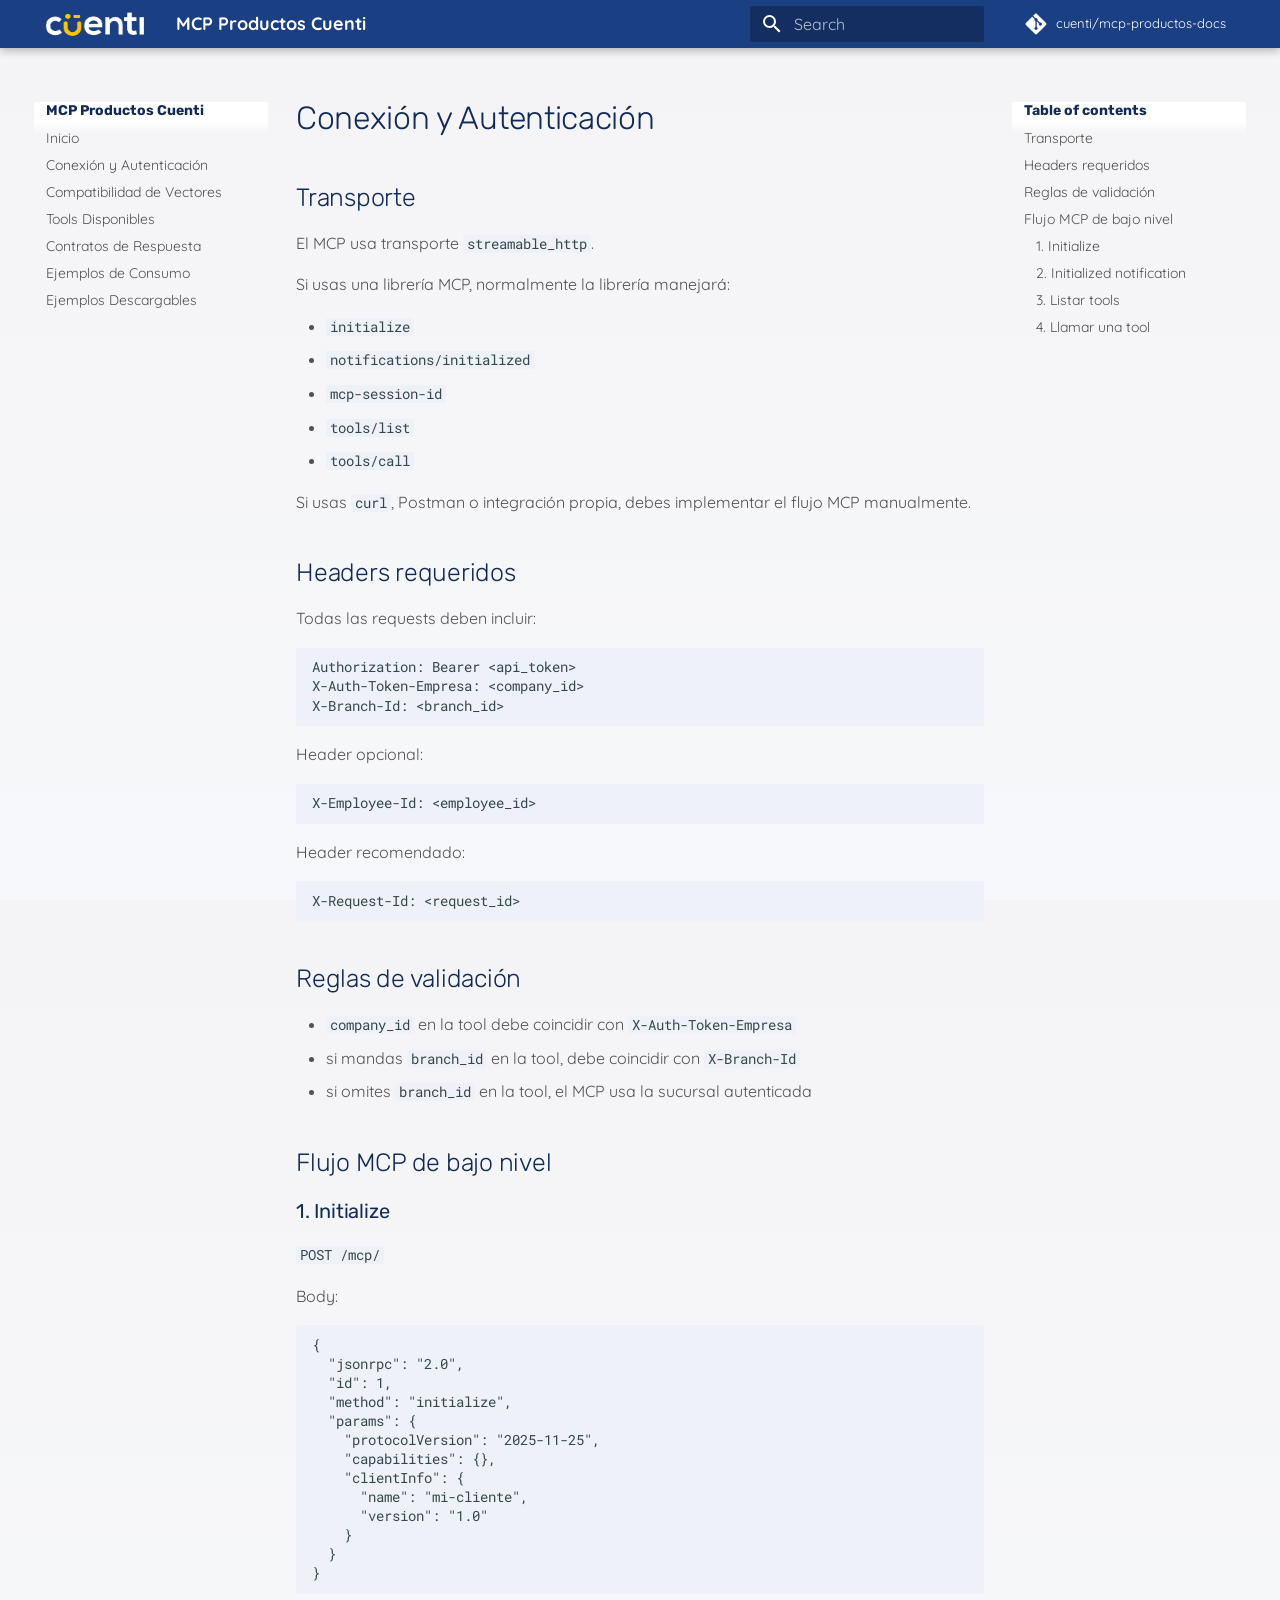
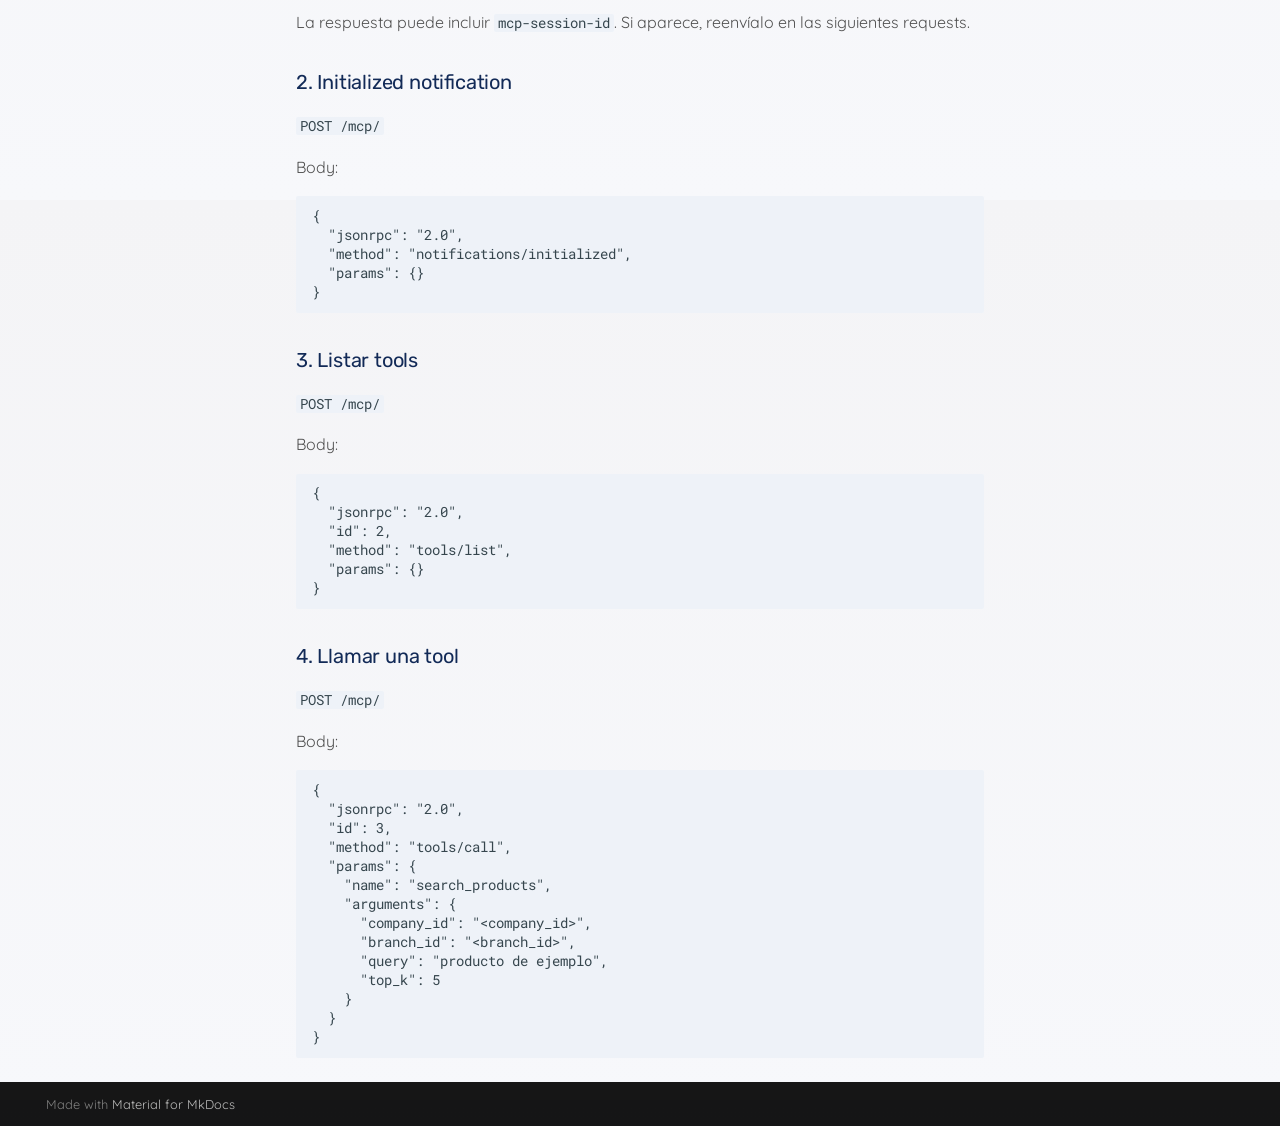
==== conexion/index.html @ 7cf382a3 "Deployed 96f5dcd with MkDocs version: 1.6.1" ====
<!doctype html>
<html lang="en" class="no-js">
  <head>
    
      <meta charset="utf-8">
      <meta name="viewport" content="width=device-width,initial-scale=1">
      
        <meta name="description" content="Documentación oficial del MCP de productos">
      
      
      
        <link rel="canonical" href="https://cuenti.github.io/mcp-productos-docs/conexion/">
      
      
        <link rel="prev" href="..">
      
      
        <link rel="next" href="../vectores/">
      
      
        
      
      
      <link rel="icon" href="../assets/favicon.ico">
      <meta name="generator" content="mkdocs-1.6.1, mkdocs-material-9.7.6">
    
    
      
        <title>Conexión y Autenticación - MCP Productos Cuenti</title>
      
    
    
      <link rel="stylesheet" href="../assets/stylesheets/main.484c7ddc.min.css">
      
        
        <link rel="stylesheet" href="../assets/stylesheets/palette.ab4e12ef.min.css">
      
      


    
    
      
    
    
      
        
        
        <link rel="preconnect" href="https://fonts.gstatic.com" crossorigin>
        <link rel="stylesheet" href="https://fonts.googleapis.com/css?family=Quicksand:300,300i,400,400i,700,700i%7CRoboto+Mono:400,400i,700,700i&display=fallback">
        <style>:root{--md-text-font:"Quicksand";--md-code-font:"Roboto Mono"}</style>
      
    
    
      <link rel="stylesheet" href="../styles/extra.css">
    
    <script>__md_scope=new URL("..",location),__md_hash=e=>[...e].reduce(((e,_)=>(e<<5)-e+_.charCodeAt(0)),0),__md_get=(e,_=localStorage,t=__md_scope)=>JSON.parse(_.getItem(t.pathname+"."+e)),__md_set=(e,_,t=localStorage,a=__md_scope)=>{try{t.setItem(a.pathname+"."+e,JSON.stringify(_))}catch(e){}}</script>
    
      

    
    
  </head>
  
  
    
    
      
    
    
    
    
    <body dir="ltr" data-md-color-scheme="default" data-md-color-primary="blue" data-md-color-accent="light-blue">
  
    
    <input class="md-toggle" data-md-toggle="drawer" type="checkbox" id="__drawer" autocomplete="off">
    <input class="md-toggle" data-md-toggle="search" type="checkbox" id="__search" autocomplete="off">
    <label class="md-overlay" for="__drawer"></label>
    <div data-md-component="skip">
      
        
        <a href="#conexion-y-autenticacion" class="md-skip">
          Skip to content
        </a>
      
    </div>
    <div data-md-component="announce">
      
    </div>
    
    
      

  

<header class="md-header md-header--shadow" data-md-component="header">
  <nav class="md-header__inner md-grid" aria-label="Header">
    <a href=".." title="MCP Productos Cuenti" class="md-header__button md-logo" aria-label="MCP Productos Cuenti" data-md-component="logo">
      
  <img src="../assets/cuenti-logo.png" alt="logo">

    </a>
    <label class="md-header__button md-icon" for="__drawer">
      
      <svg xmlns="http://www.w3.org/2000/svg" viewBox="0 0 24 24"><path d="M3 6h18v2H3zm0 5h18v2H3zm0 5h18v2H3z"/></svg>
    </label>
    <div class="md-header__title" data-md-component="header-title">
      <div class="md-header__ellipsis">
        <div class="md-header__topic">
          <span class="md-ellipsis">
            MCP Productos Cuenti
          </span>
        </div>
        <div class="md-header__topic" data-md-component="header-topic">
          <span class="md-ellipsis">
            
              Conexión y Autenticación
            
          </span>
        </div>
      </div>
    </div>
    
      
        <form class="md-header__option" data-md-component="palette">
  
    
    
    
    <input class="md-option" data-md-color-media="" data-md-color-scheme="default" data-md-color-primary="blue" data-md-color-accent="light-blue"  aria-hidden="true"  type="radio" name="__palette" id="__palette_0">
    
  
</form>
      
    
    
      <script>var palette=__md_get("__palette");if(palette&&palette.color){if("(prefers-color-scheme)"===palette.color.media){var media=matchMedia("(prefers-color-scheme: light)"),input=document.querySelector(media.matches?"[data-md-color-media='(prefers-color-scheme: light)']":"[data-md-color-media='(prefers-color-scheme: dark)']");palette.color.media=input.getAttribute("data-md-color-media"),palette.color.scheme=input.getAttribute("data-md-color-scheme"),palette.color.primary=input.getAttribute("data-md-color-primary"),palette.color.accent=input.getAttribute("data-md-color-accent")}for(var[key,value]of Object.entries(palette.color))document.body.setAttribute("data-md-color-"+key,value)}</script>
    
    
    
      
      
        <label class="md-header__button md-icon" for="__search">
          
          <svg xmlns="http://www.w3.org/2000/svg" viewBox="0 0 24 24"><path d="M9.5 3A6.5 6.5 0 0 1 16 9.5c0 1.61-.59 3.09-1.56 4.23l.27.27h.79l5 5-1.5 1.5-5-5v-.79l-.27-.27A6.52 6.52 0 0 1 9.5 16 6.5 6.5 0 0 1 3 9.5 6.5 6.5 0 0 1 9.5 3m0 2C7 5 5 7 5 9.5S7 14 9.5 14 14 12 14 9.5 12 5 9.5 5"/></svg>
        </label>
        <div class="md-search" data-md-component="search" role="dialog">
  <label class="md-search__overlay" for="__search"></label>
  <div class="md-search__inner" role="search">
    <form class="md-search__form" name="search">
      <input type="text" class="md-search__input" name="query" aria-label="Search" placeholder="Search" autocapitalize="off" autocorrect="off" autocomplete="off" spellcheck="false" data-md-component="search-query" required>
      <label class="md-search__icon md-icon" for="__search">
        
        <svg xmlns="http://www.w3.org/2000/svg" viewBox="0 0 24 24"><path d="M9.5 3A6.5 6.5 0 0 1 16 9.5c0 1.61-.59 3.09-1.56 4.23l.27.27h.79l5 5-1.5 1.5-5-5v-.79l-.27-.27A6.52 6.52 0 0 1 9.5 16 6.5 6.5 0 0 1 3 9.5 6.5 6.5 0 0 1 9.5 3m0 2C7 5 5 7 5 9.5S7 14 9.5 14 14 12 14 9.5 12 5 9.5 5"/></svg>
        
        <svg xmlns="http://www.w3.org/2000/svg" viewBox="0 0 24 24"><path d="M20 11v2H8l5.5 5.5-1.42 1.42L4.16 12l7.92-7.92L13.5 5.5 8 11z"/></svg>
      </label>
      <nav class="md-search__options" aria-label="Search">
        
        <button type="reset" class="md-search__icon md-icon" title="Clear" aria-label="Clear" tabindex="-1">
          
          <svg xmlns="http://www.w3.org/2000/svg" viewBox="0 0 24 24"><path d="M19 6.41 17.59 5 12 10.59 6.41 5 5 6.41 10.59 12 5 17.59 6.41 19 12 13.41 17.59 19 19 17.59 13.41 12z"/></svg>
        </button>
      </nav>
      
    </form>
    <div class="md-search__output">
      <div class="md-search__scrollwrap" tabindex="0" data-md-scrollfix>
        <div class="md-search-result" data-md-component="search-result">
          <div class="md-search-result__meta">
            Initializing search
          </div>
          <ol class="md-search-result__list" role="presentation"></ol>
        </div>
      </div>
    </div>
  </div>
</div>
      
    
    
      <div class="md-header__source">
        <a href="https://github.com/cuenti/mcp-productos-docs" title="Go to repository" class="md-source" data-md-component="source">
  <div class="md-source__icon md-icon">
    
    <svg xmlns="http://www.w3.org/2000/svg" viewBox="0 0 448 512"><!--! Font Awesome Free 7.1.0 by @fontawesome - https://fontawesome.com License - https://fontawesome.com/license/free (Icons: CC BY 4.0, Fonts: SIL OFL 1.1, Code: MIT License) Copyright 2025 Fonticons, Inc.--><path d="M439.6 236.1 244 40.5c-5.4-5.5-12.8-8.5-20.4-8.5s-15 3-20.4 8.4L162.5 81l51.5 51.5c27.1-9.1 52.7 16.8 43.4 43.7l49.7 49.7c34.2-11.8 61.2 31 35.5 56.7-26.5 26.5-70.2-2.9-56-37.3L240.3 199v121.9c25.3 12.5 22.3 41.8 9.1 55-6.4 6.4-15.2 10.1-24.3 10.1s-17.8-3.6-24.3-10.1c-17.6-17.6-11.1-46.9 11.2-56v-123c-20.8-8.5-24.6-30.7-18.6-45L142.6 101 8.5 235.1C3 240.6 0 247.9 0 255.5s3 15 8.5 20.4l195.6 195.7c5.4 5.4 12.7 8.4 20.4 8.4s15-3 20.4-8.4l194.7-194.7c5.4-5.4 8.4-12.8 8.4-20.4s-3-15-8.4-20.4"/></svg>
  </div>
  <div class="md-source__repository">
    cuenti/mcp-productos-docs
  </div>
</a>
      </div>
    
  </nav>
  
</header>
    
    <div class="md-container" data-md-component="container">
      
      
        
          
        
      
      <main class="md-main" data-md-component="main">
        <div class="md-main__inner md-grid">
          
            
              
              <div class="md-sidebar md-sidebar--primary" data-md-component="sidebar" data-md-type="navigation" >
                <div class="md-sidebar__scrollwrap">
                  <div class="md-sidebar__inner">
                    



<nav class="md-nav md-nav--primary" aria-label="Navigation" data-md-level="0">
  <label class="md-nav__title" for="__drawer">
    <a href=".." title="MCP Productos Cuenti" class="md-nav__button md-logo" aria-label="MCP Productos Cuenti" data-md-component="logo">
      
  <img src="../assets/cuenti-logo.png" alt="logo">

    </a>
    MCP Productos Cuenti
  </label>
  
    <div class="md-nav__source">
      <a href="https://github.com/cuenti/mcp-productos-docs" title="Go to repository" class="md-source" data-md-component="source">
  <div class="md-source__icon md-icon">
    
    <svg xmlns="http://www.w3.org/2000/svg" viewBox="0 0 448 512"><!--! Font Awesome Free 7.1.0 by @fontawesome - https://fontawesome.com License - https://fontawesome.com/license/free (Icons: CC BY 4.0, Fonts: SIL OFL 1.1, Code: MIT License) Copyright 2025 Fonticons, Inc.--><path d="M439.6 236.1 244 40.5c-5.4-5.5-12.8-8.5-20.4-8.5s-15 3-20.4 8.4L162.5 81l51.5 51.5c27.1-9.1 52.7 16.8 43.4 43.7l49.7 49.7c34.2-11.8 61.2 31 35.5 56.7-26.5 26.5-70.2-2.9-56-37.3L240.3 199v121.9c25.3 12.5 22.3 41.8 9.1 55-6.4 6.4-15.2 10.1-24.3 10.1s-17.8-3.6-24.3-10.1c-17.6-17.6-11.1-46.9 11.2-56v-123c-20.8-8.5-24.6-30.7-18.6-45L142.6 101 8.5 235.1C3 240.6 0 247.9 0 255.5s3 15 8.5 20.4l195.6 195.7c5.4 5.4 12.7 8.4 20.4 8.4s15-3 20.4-8.4l194.7-194.7c5.4-5.4 8.4-12.8 8.4-20.4s-3-15-8.4-20.4"/></svg>
  </div>
  <div class="md-source__repository">
    cuenti/mcp-productos-docs
  </div>
</a>
    </div>
  
  <ul class="md-nav__list" data-md-scrollfix>
    
      
      
  
  
  
  
    <li class="md-nav__item">
      <a href=".." class="md-nav__link">
        
  
  
  <span class="md-ellipsis">
    
  
    Inicio
  

    
  </span>
  
  

      </a>
    </li>
  

    
      
      
  
  
    
  
  
  
    <li class="md-nav__item md-nav__item--active">
      
      <input class="md-nav__toggle md-toggle" type="checkbox" id="__toc">
      
      
        
      
      
        <label class="md-nav__link md-nav__link--active" for="__toc">
          
  
  
  <span class="md-ellipsis">
    
  
    Conexión y Autenticación
  

    
  </span>
  
  

          <span class="md-nav__icon md-icon"></span>
        </label>
      
      <a href="./" class="md-nav__link md-nav__link--active">
        
  
  
  <span class="md-ellipsis">
    
  
    Conexión y Autenticación
  

    
  </span>
  
  

      </a>
      
        

<nav class="md-nav md-nav--secondary" aria-label="Table of contents">
  
  
  
    
  
  
    <label class="md-nav__title" for="__toc">
      <span class="md-nav__icon md-icon"></span>
      Table of contents
    </label>
    <ul class="md-nav__list" data-md-component="toc" data-md-scrollfix>
      
        <li class="md-nav__item">
  <a href="#transporte" class="md-nav__link">
    <span class="md-ellipsis">
      
        Transporte
      
    </span>
  </a>
  
</li>
      
        <li class="md-nav__item">
  <a href="#headers-requeridos" class="md-nav__link">
    <span class="md-ellipsis">
      
        Headers requeridos
      
    </span>
  </a>
  
</li>
      
        <li class="md-nav__item">
  <a href="#reglas-de-validacion" class="md-nav__link">
    <span class="md-ellipsis">
      
        Reglas de validación
      
    </span>
  </a>
  
</li>
      
        <li class="md-nav__item">
  <a href="#flujo-mcp-de-bajo-nivel" class="md-nav__link">
    <span class="md-ellipsis">
      
        Flujo MCP de bajo nivel
      
    </span>
  </a>
  
    <nav class="md-nav" aria-label="Flujo MCP de bajo nivel">
      <ul class="md-nav__list">
        
          <li class="md-nav__item">
  <a href="#1-initialize" class="md-nav__link">
    <span class="md-ellipsis">
      
        1. Initialize
      
    </span>
  </a>
  
</li>
        
          <li class="md-nav__item">
  <a href="#2-initialized-notification" class="md-nav__link">
    <span class="md-ellipsis">
      
        2. Initialized notification
      
    </span>
  </a>
  
</li>
        
          <li class="md-nav__item">
  <a href="#3-listar-tools" class="md-nav__link">
    <span class="md-ellipsis">
      
        3. Listar tools
      
    </span>
  </a>
  
</li>
        
          <li class="md-nav__item">
  <a href="#4-llamar-una-tool" class="md-nav__link">
    <span class="md-ellipsis">
      
        4. Llamar una tool
      
    </span>
  </a>
  
</li>
        
      </ul>
    </nav>
  
</li>
      
    </ul>
  
</nav>
      
    </li>
  

    
      
      
  
  
  
  
    <li class="md-nav__item">
      <a href="../vectores/" class="md-nav__link">
        
  
  
  <span class="md-ellipsis">
    
  
    Compatibilidad de Vectores
  

    
  </span>
  
  

      </a>
    </li>
  

    
      
      
  
  
  
  
    <li class="md-nav__item">
      <a href="../tools/" class="md-nav__link">
        
  
  
  <span class="md-ellipsis">
    
  
    Tools Disponibles
  

    
  </span>
  
  

      </a>
    </li>
  

    
      
      
  
  
  
  
    <li class="md-nav__item">
      <a href="../respuestas/" class="md-nav__link">
        
  
  
  <span class="md-ellipsis">
    
  
    Contratos de Respuesta
  

    
  </span>
  
  

      </a>
    </li>
  

    
      
      
  
  
  
  
    <li class="md-nav__item">
      <a href="../ejemplos/" class="md-nav__link">
        
  
  
  <span class="md-ellipsis">
    
  
    Ejemplos de Consumo
  

    
  </span>
  
  

      </a>
    </li>
  

    
      
      
  
  
  
  
    <li class="md-nav__item">
      <a href="../ejemplos-uso/" class="md-nav__link">
        
  
  
  <span class="md-ellipsis">
    
  
    Ejemplos Descargables
  

    
  </span>
  
  

      </a>
    </li>
  

    
  </ul>
</nav>
                  </div>
                </div>
              </div>
            
            
              
              <div class="md-sidebar md-sidebar--secondary" data-md-component="sidebar" data-md-type="toc" >
                <div class="md-sidebar__scrollwrap">
                  <div class="md-sidebar__inner">
                    

<nav class="md-nav md-nav--secondary" aria-label="Table of contents">
  
  
  
    
  
  
    <label class="md-nav__title" for="__toc">
      <span class="md-nav__icon md-icon"></span>
      Table of contents
    </label>
    <ul class="md-nav__list" data-md-component="toc" data-md-scrollfix>
      
        <li class="md-nav__item">
  <a href="#transporte" class="md-nav__link">
    <span class="md-ellipsis">
      
        Transporte
      
    </span>
  </a>
  
</li>
      
        <li class="md-nav__item">
  <a href="#headers-requeridos" class="md-nav__link">
    <span class="md-ellipsis">
      
        Headers requeridos
      
    </span>
  </a>
  
</li>
      
        <li class="md-nav__item">
  <a href="#reglas-de-validacion" class="md-nav__link">
    <span class="md-ellipsis">
      
        Reglas de validación
      
    </span>
  </a>
  
</li>
      
        <li class="md-nav__item">
  <a href="#flujo-mcp-de-bajo-nivel" class="md-nav__link">
    <span class="md-ellipsis">
      
        Flujo MCP de bajo nivel
      
    </span>
  </a>
  
    <nav class="md-nav" aria-label="Flujo MCP de bajo nivel">
      <ul class="md-nav__list">
        
          <li class="md-nav__item">
  <a href="#1-initialize" class="md-nav__link">
    <span class="md-ellipsis">
      
        1. Initialize
      
    </span>
  </a>
  
</li>
        
          <li class="md-nav__item">
  <a href="#2-initialized-notification" class="md-nav__link">
    <span class="md-ellipsis">
      
        2. Initialized notification
      
    </span>
  </a>
  
</li>
        
          <li class="md-nav__item">
  <a href="#3-listar-tools" class="md-nav__link">
    <span class="md-ellipsis">
      
        3. Listar tools
      
    </span>
  </a>
  
</li>
        
          <li class="md-nav__item">
  <a href="#4-llamar-una-tool" class="md-nav__link">
    <span class="md-ellipsis">
      
        4. Llamar una tool
      
    </span>
  </a>
  
</li>
        
      </ul>
    </nav>
  
</li>
      
    </ul>
  
</nav>
                  </div>
                </div>
              </div>
            
          
          
            <div class="md-content" data-md-component="content">
              
              <article class="md-content__inner md-typeset">
                
                  


  
  


<h1 id="conexion-y-autenticacion">Conexión y Autenticación<a class="headerlink" href="#conexion-y-autenticacion" title="Permanent link">&para;</a></h1>
<h2 id="transporte">Transporte<a class="headerlink" href="#transporte" title="Permanent link">&para;</a></h2>
<p>El MCP usa transporte <code>streamable_http</code>.</p>
<p>Si usas una librería MCP, normalmente la librería manejará:</p>
<ul>
<li><code>initialize</code></li>
<li><code>notifications/initialized</code></li>
<li><code>mcp-session-id</code></li>
<li><code>tools/list</code></li>
<li><code>tools/call</code></li>
</ul>
<p>Si usas <code>curl</code>, Postman o integración propia, debes implementar el flujo MCP manualmente.</p>
<h2 id="headers-requeridos">Headers requeridos<a class="headerlink" href="#headers-requeridos" title="Permanent link">&para;</a></h2>
<p>Todas las requests deben incluir:</p>
<pre><code class="language-http">Authorization: Bearer &lt;api_token&gt;
X-Auth-Token-Empresa: &lt;company_id&gt;
X-Branch-Id: &lt;branch_id&gt;
</code></pre>
<p>Header opcional:</p>
<pre><code class="language-http">X-Employee-Id: &lt;employee_id&gt;
</code></pre>
<p>Header recomendado:</p>
<pre><code class="language-http">X-Request-Id: &lt;request_id&gt;
</code></pre>
<h2 id="reglas-de-validacion">Reglas de validación<a class="headerlink" href="#reglas-de-validacion" title="Permanent link">&para;</a></h2>
<ul>
<li><code>company_id</code> en la tool debe coincidir con <code>X-Auth-Token-Empresa</code></li>
<li>si mandas <code>branch_id</code> en la tool, debe coincidir con <code>X-Branch-Id</code></li>
<li>si omites <code>branch_id</code> en la tool, el MCP usa la sucursal autenticada</li>
</ul>
<h2 id="flujo-mcp-de-bajo-nivel">Flujo MCP de bajo nivel<a class="headerlink" href="#flujo-mcp-de-bajo-nivel" title="Permanent link">&para;</a></h2>
<h3 id="1-initialize">1. Initialize<a class="headerlink" href="#1-initialize" title="Permanent link">&para;</a></h3>
<p><code>POST /mcp/</code></p>
<p>Body:</p>
<pre><code class="language-json">{
  &quot;jsonrpc&quot;: &quot;2.0&quot;,
  &quot;id&quot;: 1,
  &quot;method&quot;: &quot;initialize&quot;,
  &quot;params&quot;: {
    &quot;protocolVersion&quot;: &quot;2025-11-25&quot;,
    &quot;capabilities&quot;: {},
    &quot;clientInfo&quot;: {
      &quot;name&quot;: &quot;mi-cliente&quot;,
      &quot;version&quot;: &quot;1.0&quot;
    }
  }
}
</code></pre>
<p>La respuesta puede incluir <code>mcp-session-id</code>. Si aparece, reenvíalo en las siguientes requests.</p>
<h3 id="2-initialized-notification">2. Initialized notification<a class="headerlink" href="#2-initialized-notification" title="Permanent link">&para;</a></h3>
<p><code>POST /mcp/</code></p>
<p>Body:</p>
<pre><code class="language-json">{
  &quot;jsonrpc&quot;: &quot;2.0&quot;,
  &quot;method&quot;: &quot;notifications/initialized&quot;,
  &quot;params&quot;: {}
}
</code></pre>
<h3 id="3-listar-tools">3. Listar tools<a class="headerlink" href="#3-listar-tools" title="Permanent link">&para;</a></h3>
<p><code>POST /mcp/</code></p>
<p>Body:</p>
<pre><code class="language-json">{
  &quot;jsonrpc&quot;: &quot;2.0&quot;,
  &quot;id&quot;: 2,
  &quot;method&quot;: &quot;tools/list&quot;,
  &quot;params&quot;: {}
}
</code></pre>
<h3 id="4-llamar-una-tool">4. Llamar una tool<a class="headerlink" href="#4-llamar-una-tool" title="Permanent link">&para;</a></h3>
<p><code>POST /mcp/</code></p>
<p>Body:</p>
<pre><code class="language-json">{
  &quot;jsonrpc&quot;: &quot;2.0&quot;,
  &quot;id&quot;: 3,
  &quot;method&quot;: &quot;tools/call&quot;,
  &quot;params&quot;: {
    &quot;name&quot;: &quot;search_products&quot;,
    &quot;arguments&quot;: {
      &quot;company_id&quot;: &quot;&lt;company_id&gt;&quot;,
      &quot;branch_id&quot;: &quot;&lt;branch_id&gt;&quot;,
      &quot;query&quot;: &quot;producto de ejemplo&quot;,
      &quot;top_k&quot;: 5
    }
  }
}
</code></pre>












                
              </article>
            </div>
          
          
<script>var target=document.getElementById(location.hash.slice(1));target&&target.name&&(target.checked=target.name.startsWith("__tabbed_"))</script>
        </div>
        
      </main>
      
        <footer class="md-footer">
  
  <div class="md-footer-meta md-typeset">
    <div class="md-footer-meta__inner md-grid">
      <div class="md-copyright">
  
  
    Made with
    <a href="https://squidfunk.github.io/mkdocs-material/" target="_blank" rel="noopener">
      Material for MkDocs
    </a>
  
</div>
      
    </div>
  </div>
</footer>
      
    </div>
    <div class="md-dialog" data-md-component="dialog">
      <div class="md-dialog__inner md-typeset"></div>
    </div>
    
    
    
      
      
      <script id="__config" type="application/json">{"annotate": null, "base": "..", "features": [], "search": "../assets/javascripts/workers/search.2c215733.min.js", "tags": null, "translations": {"clipboard.copied": "Copied to clipboard", "clipboard.copy": "Copy to clipboard", "search.result.more.one": "1 more on this page", "search.result.more.other": "# more on this page", "search.result.none": "No matching documents", "search.result.one": "1 matching document", "search.result.other": "# matching documents", "search.result.placeholder": "Type to start searching", "search.result.term.missing": "Missing", "select.version": "Select version"}, "version": null}</script>
    
    
      <script src="../assets/javascripts/bundle.79ae519e.min.js"></script>
      
    
  </body>
</html>
---- assets/stylesheets/main.484c7ddc.min.css ----
@charset "UTF-8";html{-webkit-text-size-adjust:none;-moz-text-size-adjust:none;text-size-adjust:none;box-sizing:border-box}*,:after,:before{box-sizing:inherit}@media (prefers-reduced-motion){*,:after,:before{transition:none!important}}body{margin:0}a,button,input,label{-webkit-tap-highlight-color:transparent}a{color:inherit;text-decoration:none}hr{border:0;box-sizing:initial;display:block;height:.05rem;overflow:visible;padding:0}small{font-size:80%}sub,sup{line-height:1em}img{border-style:none}table{border-collapse:initial;border-spacing:0}td,th{font-weight:400;vertical-align:top}button{background:#0000;border:0;font-family:inherit;font-size:inherit;margin:0;padding:0}input{border:0;outline:none}:root{--md-primary-fg-color:#4051b5;--md-primary-fg-color--light:#5d6cc0;--md-primary-fg-color--dark:#303fa1;--md-primary-bg-color:#fff;--md-primary-bg-color--light:#ffffffb3;--md-accent-fg-color:#526cfe;--md-accent-fg-color--transparent:#526cfe1a;--md-accent-bg-color:#fff;--md-accent-bg-color--light:#ffffffb3}[data-md-color-scheme=default]{color-scheme:light}[data-md-color-scheme=default] img[src$="#gh-dark-mode-only"],[data-md-color-scheme=default] img[src$="#only-dark"]{display:none}:root,[data-md-color-scheme=default]{--md-hue:225deg;--md-default-fg-color:#000000de;--md-default-fg-color--light:#0000008a;--md-default-fg-color--lighter:#00000052;--md-default-fg-color--lightest:#00000012;--md-default-bg-color:#fff;--md-default-bg-color--light:#ffffffb3;--md-default-bg-color--lighter:#ffffff4d;--md-default-bg-color--lightest:#ffffff1f;--md-code-fg-color:#36464e;--md-code-bg-color:#f5f5f5;--md-code-bg-color--light:#f5f5f5b3;--md-code-bg-color--lighter:#f5f5f54d;--md-code-hl-color:#4287ff;--md-code-hl-color--light:#4287ff1a;--md-code-hl-number-color:#d52a2a;--md-code-hl-special-color:#db1457;--md-code-hl-function-color:#a846b9;--md-code-hl-constant-color:#6e59d9;--md-code-hl-keyword-color:#3f6ec6;--md-code-hl-string-color:#1c7d4d;--md-code-hl-name-color:var(--md-code-fg-color);--md-code-hl-operator-color:var(--md-default-fg-color--light);--md-code-hl-punctuation-color:var(--md-default-fg-color--light);--md-code-hl-comment-color:var(--md-default-fg-color--light);--md-code-hl-generic-color:var(--md-default-fg-color--light);--md-code-hl-variable-color:var(--md-default-fg-color--light);--md-typeset-color:var(--md-default-fg-color);--md-typeset-a-color:var(--md-primary-fg-color);--md-typeset-del-color:#f5503d26;--md-typeset-ins-color:#0bd57026;--md-typeset-kbd-color:#fafafa;--md-typeset-kbd-accent-color:#fff;--md-typeset-kbd-border-color:#b8b8b8;--md-typeset-mark-color:#ffff0080;--md-typeset-table-color:#0000001f;--md-typeset-table-color--light:rgba(0,0,0,.035);--md-admonition-fg-color:var(--md-default-fg-color);--md-admonition-bg-color:var(--md-default-bg-color);--md-warning-fg-color:#000000de;--md-warning-bg-color:#ff9;--md-footer-fg-color:#fff;--md-footer-fg-color--light:#ffffffb3;--md-footer-fg-color--lighter:#ffffff73;--md-footer-bg-color:#000000de;--md-footer-bg-color--dark:#00000052;--md-shadow-z1:0 0.2rem 0.5rem #0000000d,0 0 0.05rem #0000001a;--md-shadow-z2:0 0.2rem 0.5rem #0000001a,0 0 0.05rem #00000040;--md-shadow-z3:0 0.2rem 0.5rem #0003,0 0 0.05rem #00000059}.md-icon svg{fill:currentcolor;display:block;height:1.2rem;width:1.2rem}body{-webkit-font-smoothing:antialiased;-moz-osx-font-smoothing:grayscale;--md-text-font-family:var(--md-text-font,_),-apple-system,BlinkMacSystemFont,Helvetica,Arial,sans-serif;--md-code-font-family:var(--md-code-font,_),SFMono-Regular,Consolas,Menlo,monospace}aside,body,input{font-feature-settings:"kern","liga";color:var(--md-typeset-color);font-family:var(--md-text-font-family)}code,kbd,pre{font-feature-settings:"kern";font-family:var(--md-code-font-family)}:root{--md-typeset-table-sort-icon:url('data:image/svg+xml;charset=utf-8,<svg xmlns="http://www.w3.org/2000/svg" viewBox="0 0 24 24"><path d="m18 21-4-4h3V7h-3l4-4 4 4h-3v10h3M2 19v-2h10v2M2 13v-2h7v2M2 7V5h4v2z"/></svg>');--md-typeset-table-sort-icon--asc:url('data:image/svg+xml;charset=utf-8,<svg xmlns="http://www.w3.org/2000/svg" viewBox="0 0 24 24"><path d="M19 17h3l-4 4-4-4h3V3h2M2 17h10v2H2M6 5v2H2V5m0 6h7v2H2z"/></svg>');--md-typeset-table-sort-icon--desc:url('data:image/svg+xml;charset=utf-8,<svg xmlns="http://www.w3.org/2000/svg" viewBox="0 0 24 24"><path d="M19 7h3l-4-4-4 4h3v14h2M2 17h10v2H2M6 5v2H2V5m0 6h7v2H2z"/></svg>')}.md-typeset{-webkit-print-color-adjust:exact;color-adjust:exact;font-size:.8rem;line-height:1.6;overflow-wrap:break-word}@media print{.md-typeset{font-size:.68rem}}.md-typeset blockquote,.md-typeset dl,.md-typeset figure,.md-typeset ol,.md-typeset pre,.md-typeset ul{margin-bottom:1em;margin-top:1em}.md-typeset h1{color:var(--md-default-fg-color--light);font-size:2em;line-height:1.3;margin:0 0 1.25em}.md-typeset h1,.md-typeset h2{font-weight:300;letter-spacing:-.01em}.md-typeset h2{font-size:1.5625em;line-height:1.4;margin:1.6em 0 .64em}.md-typeset h3{font-size:1.25em;font-weight:400;letter-spacing:-.01em;line-height:1.5;margin:1.6em 0 .8em}.md-typeset h2+h3{margin-top:.8em}.md-typeset h4{font-weight:700;letter-spacing:-.01em;margin:1em 0}.md-typeset h5,.md-typeset h6{color:var(--md-default-fg-color--light);font-size:.8em;font-weight:700;letter-spacing:-.01em;margin:1.25em 0}.md-typeset h5{text-transform:uppercase}.md-typeset h5 code{text-transform:none}.md-typeset hr{border-bottom:.05rem solid var(--md-default-fg-color--lightest);display:flow-root;margin:1.5em 0}.md-typeset a{color:var(--md-typeset-a-color);word-break:break-word}.md-typeset a,.md-typeset a:before{transition:color 125ms}.md-typeset a:focus,.md-typeset a:hover{color:var(--md-accent-fg-color)}.md-typeset a:focus code,.md-typeset a:hover code{background-color:var(--md-accent-fg-color--transparent);color:var(--md-accent-fg-color)}.md-typeset a code{color:var(--md-typeset-a-color)}.md-typeset a.focus-visible{outline-color:var(--md-accent-fg-color);outline-offset:.2rem}.md-typeset code,.md-typeset kbd,.md-typeset pre{color:var(--md-code-fg-color);direction:ltr;font-variant-ligatures:none;transition:background-color 125ms}@media print{.md-typeset code,.md-typeset kbd,.md-typeset pre{white-space:pre-wrap}}.md-typeset code{background-color:var(--md-code-bg-color);border-radius:.1rem;-webkit-box-decoration-break:clone;box-decoration-break:clone;font-size:.85em;padding:0 .2941176471em;transition:color 125ms,background-color 125ms;word-break:break-word}.md-typeset code:not(.focus-visible){-webkit-tap-highlight-color:transparent;outline:none}.md-typeset pre{display:flow-root;line-height:1.4;position:relative}.md-typeset pre>code{-webkit-box-decoration-break:slice;box-decoration-break:slice;box-shadow:none;display:block;margin:0;outline-color:var(--md-accent-fg-color);overflow:auto;padding:.7720588235em 1.1764705882em;scrollbar-color:var(--md-default-fg-color--lighter) #0000;scrollbar-width:thin;touch-action:auto;word-break:normal}.md-typeset pre>code:hover{scrollbar-color:var(--md-accent-fg-color) #0000}.md-typeset pre>code::-webkit-scrollbar{height:.2rem;width:.2rem}.md-typeset pre>code::-webkit-scrollbar-thumb{background-color:var(--md-default-fg-color--lighter)}.md-typeset pre>code::-webkit-scrollbar-thumb:hover{background-color:var(--md-accent-fg-color)}.md-typeset kbd{background-color:var(--md-typeset-kbd-color);border-radius:.1rem;box-shadow:0 .1rem 0 .05rem var(--md-typeset-kbd-border-color),0 .1rem 0 var(--md-typeset-kbd-border-color),0 -.1rem .2rem var(--md-typeset-kbd-accent-color) inset;color:var(--md-default-fg-color);display:inline-block;font-size:.75em;padding:0 .6666666667em;vertical-align:text-top;word-break:break-word}.md-typeset mark{background-color:var(--md-typeset-mark-color);-webkit-box-decoration-break:clone;box-decoration-break:clone;color:inherit;word-break:break-word}.md-typeset abbr{cursor:help;text-decoration:none}.md-typeset [data-preview],.md-typeset abbr{border-bottom:.05rem dotted var(--md-default-fg-color--light)}.md-typeset small{opacity:.75}[dir=ltr] .md-typeset sub,[dir=ltr] .md-typeset sup{margin-left:.078125em}[dir=rtl] .md-typeset sub,[dir=rtl] .md-typeset sup{margin-right:.078125em}[dir=ltr] .md-typeset blockquote{padding-left:.6rem}[dir=rtl] .md-typeset blockquote{padding-right:.6rem}[dir=ltr] .md-typeset blockquote{border-left:.2rem solid var(--md-default-fg-color--lighter)}[dir=rtl] .md-typeset blockquote{border-right:.2rem solid var(--md-default-fg-color--lighter)}.md-typeset blockquote{color:var(--md-default-fg-color--light);margin-left:0;margin-right:0}.md-typeset ul{list-style-type:disc}.md-typeset ul[type]{list-style-type:revert-layer}[dir=ltr] .md-typeset ol,[dir=ltr] .md-typeset ul{margin-left:.625em}[dir=rtl] .md-typeset ol,[dir=rtl] .md-typeset ul{margin-right:.625em}.md-typeset ol,.md-typeset ul{padding:0}.md-typeset ol:not([hidden]),.md-typeset ul:not([hidden]){display:flow-root}.md-typeset ol ol,.md-typeset ul ol{list-style-type:lower-alpha}.md-typeset ol ol ol,.md-typeset ul ol ol{list-style-type:lower-roman}.md-typeset ol ol ol ol,.md-typeset ul ol ol ol{list-style-type:upper-alpha}.md-typeset ol ol ol ol ol,.md-typeset ul ol ol ol ol{list-style-type:upper-roman}.md-typeset ol[type],.md-typeset ul[type]{list-style-type:revert-layer}[dir=ltr] .md-typeset ol li,[dir=ltr] .md-typeset ul li{margin-left:1.25em}[dir=rtl] .md-typeset ol li,[dir=rtl] .md-typeset ul li{margin-right:1.25em}.md-typeset ol li,.md-typeset ul li{margin-bottom:.5em}.md-typeset ol li blockquote,.md-typeset ol li p,.md-typeset ul li blockquote,.md-typeset ul li p{margin:.5em 0}.md-typeset ol li:last-child,.md-typeset ul li:last-child{margin-bottom:0}[dir=ltr] .md-typeset ol li ol,[dir=ltr] .md-typeset ol li ul,[dir=ltr] .md-typeset ul li ol,[dir=ltr] .md-typeset ul li ul{margin-left:.625em}[dir=rtl] .md-typeset ol li ol,[dir=rtl] .md-typeset ol li ul,[dir=rtl] .md-typeset ul li ol,[dir=rtl] .md-typeset ul li ul{margin-right:.625em}.md-typeset ol li ol,.md-typeset ol li ul,.md-typeset ul li ol,.md-typeset ul li ul{margin-bottom:.5em;margin-top:.5em}[dir=ltr] .md-typeset dd{margin-left:1.875em}[dir=rtl] .md-typeset dd{margin-right:1.875em}.md-typeset dd{margin-bottom:1.5em;margin-top:1em}.md-typeset img,.md-typeset svg,.md-typeset video{height:auto;max-width:100%}.md-typeset img[align=left]{margin:1em 1em 1em 0}.md-typeset img[align=right]{margin:1em 0 1em 1em}.md-typeset img[align]:only-child{margin-top:0}.md-typeset figure{display:flow-root;margin:1em auto;max-width:100%;text-align:center;width:fit-content}.md-typeset figure img{display:block;margin:0 auto}.md-typeset figcaption{font-style:italic;margin:1em auto;max-width:24rem}.md-typeset iframe{max-width:100%}.md-typeset table:not([class]){background-color:var(--md-default-bg-color);border:.05rem solid var(--md-typeset-table-color);border-radius:.1rem;display:inline-block;font-size:.64rem;max-width:100%;overflow:auto;touch-action:auto}@media print{.md-typeset table:not([class]){display:table}}.md-typeset table:not([class])+*{margin-top:1.5em}.md-typeset table:not([class]) td>:first-child,.md-typeset table:not([class]) th>:first-child{margin-top:0}.md-typeset table:not([class]) td>:last-child,.md-typeset table:not([class]) th>:last-child{margin-bottom:0}.md-typeset table:not([class]) td:not([align]),.md-typeset table:not([class]) th:not([align]){text-align:left}[dir=rtl] .md-typeset table:not([class]) td:not([align]),[dir=rtl] .md-typeset table:not([class]) th:not([align]){text-align:right}.md-typeset table:not([class]) th{font-weight:700;min-width:5rem;padding:.9375em 1.25em;vertical-align:top}.md-typeset table:not([class]) td{border-top:.05rem solid var(--md-typeset-table-color);padding:.9375em 1.25em;vertical-align:top}.md-typeset table:not([class]) tbody tr{transition:background-color 125ms}.md-typeset table:not([class]) tbody tr:hover{background-color:var(--md-typeset-table-color--light);box-shadow:0 .05rem 0 var(--md-default-bg-color) inset}.md-typeset table:not([class]) a{word-break:normal}.md-typeset table th[role=columnheader]{cursor:pointer}[dir=ltr] .md-typeset table th[role=columnheader]:after{margin-left:.5em}[dir=rtl] .md-typeset table th[role=columnheader]:after{margin-right:.5em}.md-typeset table th[role=columnheader]:after{content:"";display:inline-block;height:1.2em;-webkit-mask-image:var(--md-typeset-table-sort-icon);mask-image:var(--md-typeset-table-sort-icon);-webkit-mask-repeat:no-repeat;mask-repeat:no-repeat;-webkit-mask-size:contain;mask-size:contain;transition:background-color 125ms;vertical-align:text-bottom;width:1.2em}.md-typeset table th[role=columnheader]:hover:after{background-color:var(--md-default-fg-color--lighter)}.md-typeset table th[role=columnheader][aria-sort=ascending]:after{background-color:var(--md-default-fg-color--light);-webkit-mask-image:var(--md-typeset-table-sort-icon--asc);mask-image:var(--md-typeset-table-sort-icon--asc)}.md-typeset table th[role=columnheader][aria-sort=descending]:after{background-color:var(--md-default-fg-color--light);-webkit-mask-image:var(--md-typeset-table-sort-icon--desc);mask-image:var(--md-typeset-table-sort-icon--desc)}.md-typeset__scrollwrap{margin:1em -.8rem;overflow-x:auto;touch-action:auto}.md-typeset__table{display:inline-block;margin-bottom:.5em;padding:0 .8rem}@media print{.md-typeset__table{display:block}}html .md-typeset__table table{display:table;margin:0;overflow:hidden;width:100%}@media screen and (max-width:44.984375em){.md-content__inner>pre{margin:1em -.8rem}.md-content__inner>pre code{border-radius:0}}.md-typeset .md-author{border-radius:100%;display:block;flex-shrink:0;height:1.6rem;overflow:hidden;position:relative;transition:color 125ms,transform 125ms;width:1.6rem}.md-typeset .md-author img{display:block}.md-typeset .md-author--more{background:var(--md-default-fg-color--lightest);color:var(--md-default-fg-color--lighter);font-size:.6rem;font-weight:700;line-height:1.6rem;text-align:center}.md-typeset .md-author--long{height:2.4rem;width:2.4rem}.md-typeset a.md-author{transform:scale(1)}.md-typeset a.md-author img{border-radius:100%;filter:grayscale(100%) opacity(75%);transition:filter 125ms}.md-typeset a.md-author:focus,.md-typeset a.md-author:hover{transform:scale(1.1);z-index:1}.md-typeset a.md-author:focus img,.md-typeset a.md-author:hover img{filter:grayscale(0)}.md-banner{background-color:var(--md-footer-bg-color);color:var(--md-footer-fg-color);overflow:auto}@media print{.md-banner{display:none}}.md-banner--warning{background-color:var(--md-warning-bg-color);color:var(--md-warning-fg-color)}.md-banner__inner{font-size:.7rem;margin:.6rem auto;padding:0 .8rem}[dir=ltr] .md-banner__button{float:right}[dir=rtl] .md-banner__button{float:left}.md-banner__button{color:inherit;cursor:pointer;transition:opacity .25s}.no-js .md-banner__button{display:none}.md-banner__button:hover{opacity:.7}html{font-size:125%;height:100%;overflow-x:hidden}@media screen and (min-width:100em){html{font-size:137.5%}}@media screen and (min-width:125em){html{font-size:150%}}body{background-color:var(--md-default-bg-color);display:flex;flex-direction:column;font-size:.5rem;min-height:100%;position:relative;width:100%}@media print{body{display:block}}@media screen and (max-width:59.984375em){body[data-md-scrolllock]{position:fixed}}.md-grid{margin-left:auto;margin-right:auto;max-width:61rem}.md-container{display:flex;flex-direction:column;flex-grow:1}@media print{.md-container{display:block}}.md-main{flex-grow:1}.md-main__inner{display:flex;height:100%;margin-top:1.5rem}.md-ellipsis{overflow:hidden;text-overflow:ellipsis}.md-toggle{display:none}.md-option{height:0;opacity:0;position:absolute;width:0}.md-option:checked+label:not([hidden]){display:block}.md-option.focus-visible+label{outline-color:var(--md-accent-fg-color);outline-style:auto}.md-skip{background-color:var(--md-default-fg-color);border-radius:.1rem;color:var(--md-default-bg-color);font-size:.64rem;margin:.5rem;opacity:0;outline-color:var(--md-accent-fg-color);padding:.3rem .5rem;position:fixed;transform:translateY(.4rem);z-index:-1}.md-skip:focus{opacity:1;transform:translateY(0);transition:transform .25s cubic-bezier(.4,0,.2,1),opacity 175ms 75ms;z-index:10}@page{margin:25mm}:root{--md-clipboard-icon:url('data:image/svg+xml;charset=utf-8,<svg xmlns="http://www.w3.org/2000/svg" viewBox="0 0 24 24"><path d="M19 21H8V7h11m0-2H8a2 2 0 0 0-2 2v14a2 2 0 0 0 2 2h11a2 2 0 0 0 2-2V7a2 2 0 0 0-2-2m-3-4H4a2 2 0 0 0-2 2v14h2V3h12z"/></svg>')}.md-clipboard{border-radius:.1rem;color:var(--md-default-fg-color--lightest);cursor:pointer;height:1.5em;outline-color:var(--md-accent-fg-color);outline-offset:.1rem;transition:color .25s;width:1.5em;z-index:1}@media print{.md-clipboard{display:none}}.md-clipboard:not(.focus-visible){-webkit-tap-highlight-color:transparent;outline:none}:hover>.md-clipboard{color:var(--md-default-fg-color--light)}.md-clipboard:focus,.md-clipboard:hover{color:var(--md-accent-fg-color)}.md-clipboard:after{background-color:currentcolor;content:"";display:block;height:1.125em;margin:0 auto;-webkit-mask-image:var(--md-clipboard-icon);mask-image:var(--md-clipboard-icon);-webkit-mask-position:center;mask-position:center;-webkit-mask-repeat:no-repeat;mask-repeat:no-repeat;-webkit-mask-size:contain;mask-size:contain;width:1.125em}.md-clipboard--inline{cursor:pointer}.md-clipboard--inline code{transition:color .25s,background-color .25s}.md-clipboard--inline:focus code,.md-clipboard--inline:hover code{background-color:var(--md-accent-fg-color--transparent);color:var(--md-accent-fg-color)}:root{--md-code-select-icon:url('data:image/svg+xml;charset=utf-8,<svg xmlns="http://www.w3.org/2000/svg" viewBox="0 0 24 24"><path d="M19 19h-4v2h4c1.1 0 2-.9 2-2v-4h-2m0-12h-4v2h4v4h2V5c0-1.1-.9-2-2-2M5 5h4V3H5c-1.1 0-2 .9-2 2v4h2m0 6H3v4c0 1.1.9 2 2 2h4v-2H5zm2-4h2v2H7zm4 0h2v2h-2zm4 0h2v2h-2zM7 7h2v2H7zm4 0h2v2h-2zm4 0h2v2h-2zm-8 8h2v2H7zm4 0h2v2h-2zm4 0h2v2h-2z"/></svg>');--md-code-copy-icon:url('data:image/svg+xml;charset=utf-8,<svg xmlns="http://www.w3.org/2000/svg" viewBox="0 0 24 24"><path d="M19 21H8V7h11m0-2H8a2 2 0 0 0-2 2v14a2 2 0 0 0 2 2h11a2 2 0 0 0 2-2V7a2 2 0 0 0-2-2m-3-4H4a2 2 0 0 0-2 2v14h2V3h12z"/></svg>')}.md-typeset .md-code__content{display:grid}.md-code__nav{background-color:var(--md-code-bg-color--lighter);border-radius:.1rem;display:flex;gap:.2rem;padding:.2rem;position:absolute;right:.25em;top:.25em;transition:background-color .25s;z-index:1}:hover>.md-code__nav{background-color:var(--md-code-bg-color--light)}.md-code__button{color:var(--md-default-fg-color--lightest);cursor:pointer;display:block;height:1.5em;outline-color:var(--md-accent-fg-color);outline-offset:.1rem;transition:color .25s;width:1.5em}:hover>*>.md-code__button{color:var(--md-default-fg-color--light)}.md-code__button.focus-visible,.md-code__button:hover{color:var(--md-accent-fg-color)}.md-code__button--active{color:var(--md-default-fg-color)!important}.md-code__button:after{background-color:currentcolor;content:"";display:block;height:1.125em;margin:0 auto;-webkit-mask-position:center;mask-position:center;-webkit-mask-repeat:no-repeat;mask-repeat:no-repeat;-webkit-mask-size:contain;mask-size:contain;width:1.125em}.md-code__button[data-md-type=select]:after{-webkit-mask-image:var(--md-code-select-icon);mask-image:var(--md-code-select-icon)}.md-code__button[data-md-type=copy]:after{-webkit-mask-image:var(--md-code-copy-icon);mask-image:var(--md-code-copy-icon)}@keyframes consent{0%{opacity:0;transform:translateY(100%)}to{opacity:1;transform:translateY(0)}}@keyframes overlay{0%{opacity:0}to{opacity:1}}.md-consent__overlay{animation:overlay .25s both;-webkit-backdrop-filter:blur(.1rem);backdrop-filter:blur(.1rem);background-color:#0000008a;height:100%;opacity:1;position:fixed;top:0;width:100%;z-index:5}.md-consent__inner{animation:consent .5s cubic-bezier(.1,.7,.1,1) both;background-color:var(--md-default-bg-color);border:0;border-radius:.1rem;bottom:0;box-shadow:0 0 .2rem #0000001a,0 .2rem .4rem #0003;max-height:100%;overflow:auto;padding:0;position:fixed;width:100%;z-index:5}.md-consent__form{padding:.8rem}.md-consent__settings{display:none;margin:1em 0}input:checked+.md-consent__settings{display:block}.md-consent__controls{margin-bottom:.8rem}.md-typeset .md-consent__controls .md-button{display:inline}@media screen and (max-width:44.984375em){.md-typeset .md-consent__controls .md-button{display:block;margin-top:.4rem;text-align:center;width:100%}}.md-consent label{cursor:pointer}.md-content{flex-grow:1;min-width:0}.md-content__inner{margin:0 .8rem 1.2rem;padding-top:.6rem}@media screen and (min-width:76.25em){[dir=ltr] .md-sidebar--primary:not([hidden])~.md-content>.md-content__inner{margin-left:1.2rem}[dir=ltr] .md-sidebar--secondary:not([hidden])~.md-content>.md-content__inner,[dir=rtl] .md-sidebar--primary:not([hidden])~.md-content>.md-content__inner{margin-right:1.2rem}[dir=rtl] .md-sidebar--secondary:not([hidden])~.md-content>.md-content__inner{margin-left:1.2rem}}.md-content__inner:before{content:"";display:block;height:.4rem}.md-content__inner>:last-child{margin-bottom:0}[dir=ltr] .md-content__button{float:right}[dir=rtl] .md-content__button{float:left}[dir=ltr] .md-content__button{margin-left:.4rem}[dir=rtl] .md-content__button{margin-right:.4rem}.md-content__button{margin:.4rem 0;padding:0}@media print{.md-content__button{display:none}}.md-typeset .md-content__button{color:var(--md-default-fg-color--lighter)}.md-content__button svg{display:inline;vertical-align:top}[dir=rtl] .md-content__button svg{transform:scaleX(-1)}[dir=ltr] .md-dialog{right:.8rem}[dir=rtl] .md-dialog{left:.8rem}.md-dialog{background-color:var(--md-default-fg-color);border-radius:.1rem;bottom:.8rem;box-shadow:var(--md-shadow-z3);min-width:11.1rem;opacity:0;padding:.4rem .6rem;pointer-events:none;position:fixed;transform:translateY(100%);transition:transform 0ms .4s,opacity .4s;z-index:4}@media print{.md-dialog{display:none}}.md-dialog--active{opacity:1;pointer-events:auto;transform:translateY(0);transition:transform .4s cubic-bezier(.075,.85,.175,1),opacity .4s}.md-dialog__inner{color:var(--md-default-bg-color);font-size:.7rem}.md-feedback{margin:2em 0 1em;text-align:center}.md-feedback fieldset{border:none;margin:0;padding:0}.md-feedback__title{font-weight:700;margin:1em auto}.md-feedback__inner{position:relative}.md-feedback__list{display:flex;flex-wrap:wrap;place-content:baseline center;position:relative}.md-feedback__list:hover .md-icon:not(:disabled){color:var(--md-default-fg-color--lighter)}:disabled .md-feedback__list{min-height:1.8rem}.md-feedback__icon{color:var(--md-default-fg-color--light);cursor:pointer;flex-shrink:0;margin:0 .1rem;transition:color 125ms}.md-feedback__icon:not(:disabled).md-icon:hover{color:var(--md-accent-fg-color)}.md-feedback__icon:disabled{color:var(--md-default-fg-color--lightest);pointer-events:none}.md-feedback__note{opacity:0;position:relative;transform:translateY(.4rem);transition:transform .4s cubic-bezier(.1,.7,.1,1),opacity .15s}.md-feedback__note>*{margin:0 auto;max-width:16rem}:disabled .md-feedback__note{opacity:1;transform:translateY(0)}@media print{.md-feedback{display:none}}.md-footer{background-color:var(--md-footer-bg-color);color:var(--md-footer-fg-color)}@media print{.md-footer{display:none}}.md-footer__inner{justify-content:space-between;overflow:auto;padding:.2rem}.md-footer__inner:not([hidden]){display:flex}.md-footer__link{align-items:end;display:flex;flex-grow:0.01;margin-bottom:.4rem;margin-top:1rem;max-width:100%;outline-color:var(--md-accent-fg-color);overflow:hidden;transition:opacity .25s}.md-footer__link:focus,.md-footer__link:hover{opacity:.7}[dir=rtl] .md-footer__link svg{transform:scaleX(-1)}@media screen and (max-width:44.984375em){.md-footer__link--prev{flex-shrink:0}.md-footer__link--prev .md-footer__title{display:none}}[dir=ltr] .md-footer__link--next{margin-left:auto}[dir=rtl] .md-footer__link--next{margin-right:auto}.md-footer__link--next{text-align:right}[dir=rtl] .md-footer__link--next{text-align:left}.md-footer__title{flex-grow:1;font-size:.9rem;margin-bottom:.7rem;max-width:calc(100% - 2.4rem);padding:0 1rem;white-space:nowrap}.md-footer__button{margin:.2rem;padding:.4rem}.md-footer__direction{font-size:.64rem;opacity:.7}.md-footer-meta{background-color:var(--md-footer-bg-color--dark)}.md-footer-meta__inner{display:flex;flex-wrap:wrap;justify-content:space-between;padding:.2rem}html .md-footer-meta.md-typeset a{color:var(--md-footer-fg-color--light)}html .md-footer-meta.md-typeset a:focus,html .md-footer-meta.md-typeset a:hover{color:var(--md-footer-fg-color)}.md-copyright{color:var(--md-footer-fg-color--lighter);font-size:.64rem;margin:auto .6rem;padding:.4rem 0;width:100%}@media screen and (min-width:45em){.md-copyright{width:auto}}.md-copyright__highlight{color:var(--md-footer-fg-color--light)}.md-social{display:inline-flex;gap:.2rem;margin:0 .4rem;padding:.2rem 0 .6rem}@media screen and (min-width:45em){.md-social{padding:.6rem 0}}.md-social__link{display:inline-block;height:1.6rem;text-align:center;width:1.6rem}.md-social__link:before{line-height:1.9}.md-social__link svg{fill:currentcolor;max-height:.8rem;vertical-align:-25%}.md-typeset .md-button{border:.1rem solid;border-radius:.1rem;color:var(--md-primary-fg-color);cursor:pointer;display:inline-block;font-weight:700;padding:.625em 2em;transition:color 125ms,background-color 125ms,border-color 125ms}.md-typeset .md-button--primary{background-color:var(--md-primary-fg-color);border-color:var(--md-primary-fg-color);color:var(--md-primary-bg-color)}.md-typeset .md-button:focus,.md-typeset .md-button:hover{background-color:var(--md-accent-fg-color);border-color:var(--md-accent-fg-color);color:var(--md-accent-bg-color)}[dir=ltr] .md-typeset .md-input{border-top-left-radius:.1rem}[dir=ltr] .md-typeset .md-input,[dir=rtl] .md-typeset .md-input{border-top-right-radius:.1rem}[dir=rtl] .md-typeset .md-input{border-top-left-radius:.1rem}.md-typeset .md-input{border-bottom:.1rem solid var(--md-default-fg-color--lighter);box-shadow:var(--md-shadow-z1);font-size:.8rem;height:1.8rem;padding:0 .6rem;transition:border .25s,box-shadow .25s}.md-typeset .md-input:focus,.md-typeset .md-input:hover{border-bottom-color:var(--md-accent-fg-color);box-shadow:var(--md-shadow-z2)}.md-typeset .md-input--stretch{width:100%}.md-header{background-color:var(--md-primary-fg-color);box-shadow:0 0 .2rem #0000,0 .2rem .4rem #0000;color:var(--md-primary-bg-color);display:block;left:0;position:sticky;right:0;top:0;z-index:4}@media print{.md-header{display:none}}.md-header[hidden]{transform:translateY(-100%);transition:transform .25s cubic-bezier(.8,0,.6,1),box-shadow .25s}.md-header--shadow{box-shadow:0 0 .2rem #0000001a,0 .2rem .4rem #0003;transition:transform .25s cubic-bezier(.1,.7,.1,1),box-shadow .25s}.md-header__inner{align-items:center;display:flex;padding:0 .2rem}.md-header__button{color:currentcolor;cursor:pointer;margin:.2rem;outline-color:var(--md-accent-fg-color);padding:.4rem;position:relative;transition:opacity .25s;vertical-align:middle;z-index:1}.md-header__button:hover{opacity:.7}.md-header__button:not([hidden]){display:inline-block}.md-header__button:not(.focus-visible){-webkit-tap-highlight-color:transparent;outline:none}.md-header__button.md-logo{margin:.2rem;padding:.4rem}@media screen and (max-width:76.234375em){.md-header__button.md-logo{display:none}}.md-header__button.md-logo img,.md-header__button.md-logo svg{fill:currentcolor;display:block;height:1.2rem;width:auto}@media screen and (min-width:60em){.md-header__button[for=__search]{display:none}}.no-js .md-header__button[for=__search]{display:none}[dir=rtl] .md-header__button[for=__search] svg{transform:scaleX(-1)}@media screen and (min-width:76.25em){.md-header__button[for=__drawer]{display:none}}.md-header__topic{display:flex;max-width:100%;position:absolute;transition:transform .4s cubic-bezier(.1,.7,.1,1),opacity .15s;white-space:nowrap}.md-header__topic+.md-header__topic{opacity:0;pointer-events:none;transform:translateX(1.25rem);transition:transform .4s cubic-bezier(1,.7,.1,.1),opacity .15s;z-index:-1}[dir=rtl] .md-header__topic+.md-header__topic{transform:translateX(-1.25rem)}.md-header__topic:first-child{font-weight:700}[dir=ltr] .md-header__title{margin-left:1rem;margin-right:.4rem}[dir=rtl] .md-header__title{margin-left:.4rem;margin-right:1rem}.md-header__title{flex-grow:1;font-size:.9rem;height:2.4rem;line-height:2.4rem}.md-header__title--active .md-header__topic{opacity:0;pointer-events:none;transform:translateX(-1.25rem);transition:transform .4s cubic-bezier(1,.7,.1,.1),opacity .15s;z-index:-1}[dir=rtl] .md-header__title--active .md-header__topic{transform:translateX(1.25rem)}.md-header__title--active .md-header__topic+.md-header__topic{opacity:1;pointer-events:auto;transform:translateX(0);transition:transform .4s cubic-bezier(.1,.7,.1,1),opacity .15s;z-index:0}.md-header__title>.md-header__ellipsis{height:100%;position:relative;width:100%}.md-header__option{display:flex;flex-shrink:0;max-width:100%;transition:max-width 0ms .25s,opacity .25s .25s;white-space:nowrap}[data-md-toggle=search]:checked~.md-header .md-header__option{max-width:0;opacity:0;transition:max-width 0ms,opacity 0ms}.md-header__option>input{bottom:0}.md-header__source{display:none}@media screen and (min-width:60em){[dir=ltr] .md-header__source{margin-left:1rem}[dir=rtl] .md-header__source{margin-right:1rem}.md-header__source{display:block;max-width:11.7rem;width:11.7rem}}@media screen and (min-width:76.25em){[dir=ltr] .md-header__source{margin-left:1.4rem}[dir=rtl] .md-header__source{margin-right:1.4rem}}.md-meta{color:var(--md-default-fg-color--light);font-size:.7rem;line-height:1.3}.md-meta__list{display:inline-flex;flex-wrap:wrap;list-style:none;margin:0;padding:0}.md-meta__item:not(:last-child):after{content:"·";margin-left:.2rem;margin-right:.2rem}.md-meta__link{color:var(--md-typeset-a-color)}.md-meta__link:focus,.md-meta__link:hover{color:var(--md-accent-fg-color)}.md-draft{background-color:#ff1744;border-radius:.125em;color:#fff;display:inline-block;font-weight:700;padding-left:.5714285714em;padding-right:.5714285714em}:root{--md-nav-icon--prev:url('data:image/svg+xml;charset=utf-8,<svg xmlns="http://www.w3.org/2000/svg" viewBox="0 0 24 24"><path d="M20 11v2H8l5.5 5.5-1.42 1.42L4.16 12l7.92-7.92L13.5 5.5 8 11z"/></svg>');--md-nav-icon--next:url('data:image/svg+xml;charset=utf-8,<svg xmlns="http://www.w3.org/2000/svg" viewBox="0 0 24 24"><path d="M8.59 16.58 13.17 12 8.59 7.41 10 6l6 6-6 6z"/></svg>');--md-toc-icon:url('data:image/svg+xml;charset=utf-8,<svg xmlns="http://www.w3.org/2000/svg" viewBox="0 0 24 24"><path d="M3 9h14V7H3zm0 4h14v-2H3zm0 4h14v-2H3zm16 0h2v-2h-2zm0-10v2h2V7zm0 6h2v-2h-2z"/></svg>')}.md-nav{font-size:.7rem;line-height:1.3}.md-nav__title{color:var(--md-default-fg-color--light);display:block;font-weight:700;overflow:hidden;padding:0 .6rem;text-overflow:ellipsis}.md-nav__title .md-nav__button{display:none}.md-nav__title .md-nav__button img{height:100%;width:auto}.md-nav__title .md-nav__button.md-logo img,.md-nav__title .md-nav__button.md-logo svg{fill:currentcolor;display:block;height:2.4rem;max-width:100%;object-fit:contain;width:auto}.md-nav__list{list-style:none;margin:0;padding:0}.md-nav__link{align-items:flex-start;display:flex;gap:.4rem;margin-top:.625em;scroll-snap-align:start;transition:color 125ms}.md-nav__link--passed,.md-nav__link--passed code{color:var(--md-default-fg-color--light)}.md-nav__item .md-nav__link--active,.md-nav__item .md-nav__link--active code{color:var(--md-typeset-a-color)}.md-nav__link .md-ellipsis{position:relative}.md-nav__link .md-ellipsis code{word-break:normal}[dir=ltr] .md-nav__link .md-icon:last-child{margin-left:auto}[dir=rtl] .md-nav__link .md-icon:last-child{margin-right:auto}.md-nav__link .md-typeset{font-size:.7rem;line-height:1.3}.md-nav__link svg{fill:currentcolor;flex-shrink:0;height:1.3em;position:relative}.md-nav__link[for]:focus,.md-nav__link[for]:hover,.md-nav__link[href]:focus,.md-nav__link[href]:hover{color:var(--md-accent-fg-color);cursor:pointer}.md-nav__link[for]:focus code,.md-nav__link[for]:hover code,.md-nav__link[href]:focus code,.md-nav__link[href]:hover code{background-color:var(--md-accent-fg-color--transparent);color:var(--md-accent-fg-color)}.md-nav__link.focus-visible{outline-color:var(--md-accent-fg-color);outline-offset:.2rem}.md-nav--primary .md-nav__link[for=__toc]{display:none}.md-nav--primary .md-nav__link[for=__toc] .md-icon:after{background-color:currentcolor;display:block;height:100%;-webkit-mask-image:var(--md-toc-icon);mask-image:var(--md-toc-icon);width:100%}.md-nav--primary .md-nav__link[for=__toc]~.md-nav{display:none}.md-nav__container>.md-nav__link{margin-top:0}.md-nav__container>.md-nav__link:first-child{flex-grow:1;min-width:0}.md-nav__icon{flex-shrink:0}.md-nav__source{display:none}@media screen and (max-width:76.234375em){.md-nav--primary,.md-nav--primary .md-nav{background-color:var(--md-default-bg-color);display:flex;flex-direction:column;height:100%;left:0;position:absolute;right:0;top:0;z-index:1}.md-nav--primary .md-nav__item,.md-nav--primary .md-nav__title{font-size:.8rem;line-height:1.5}.md-nav--primary .md-nav__title{background-color:var(--md-default-fg-color--lightest);color:var(--md-default-fg-color--light);cursor:pointer;height:5.6rem;line-height:2.4rem;padding:3rem .8rem .2rem;position:relative;white-space:nowrap}[dir=ltr] .md-nav--primary .md-nav__title .md-nav__icon{left:.4rem}[dir=rtl] .md-nav--primary .md-nav__title .md-nav__icon{right:.4rem}.md-nav--primary .md-nav__title .md-nav__icon{display:block;height:1.2rem;margin:.2rem;position:absolute;top:.4rem;width:1.2rem}.md-nav--primary .md-nav__title .md-nav__icon:after{background-color:currentcolor;content:"";display:block;height:100%;-webkit-mask-image:var(--md-nav-icon--prev);mask-image:var(--md-nav-icon--prev);-webkit-mask-position:center;mask-position:center;-webkit-mask-repeat:no-repeat;mask-repeat:no-repeat;-webkit-mask-size:contain;mask-size:contain;width:100%}.md-nav--primary .md-nav__title~.md-nav__list{background-color:var(--md-default-bg-color);box-shadow:0 .05rem 0 var(--md-default-fg-color--lightest) inset;overflow-y:auto;scroll-snap-type:y mandatory;touch-action:pan-y}.md-nav--primary .md-nav__title~.md-nav__list>:first-child{border-top:0}.md-nav--primary .md-nav__title[for=__drawer]{background-color:var(--md-primary-fg-color);color:var(--md-primary-bg-color);font-weight:700}.md-nav--primary .md-nav__title .md-logo{display:block;left:.2rem;margin:.2rem;padding:.4rem;position:absolute;right:.2rem;top:.2rem}.md-nav--primary .md-nav__list{flex:1}.md-nav--primary .md-nav__item{border-top:.05rem solid var(--md-default-fg-color--lightest)}.md-nav--primary .md-nav__item--active>.md-nav__link{color:var(--md-typeset-a-color)}.md-nav--primary .md-nav__item--active>.md-nav__link:focus,.md-nav--primary .md-nav__item--active>.md-nav__link:hover{color:var(--md-accent-fg-color)}.md-nav--primary .md-nav__link{margin-top:0;padding:.6rem .8rem}.md-nav--primary .md-nav__link svg{margin-top:.1em}.md-nav--primary .md-nav__link>.md-nav__link{padding:0}[dir=ltr] .md-nav--primary .md-nav__link .md-nav__icon{margin-right:-.2rem}[dir=rtl] .md-nav--primary .md-nav__link .md-nav__icon{margin-left:-.2rem}.md-nav--primary .md-nav__link .md-nav__icon{font-size:1.2rem;height:1.2rem;width:1.2rem}.md-nav--primary .md-nav__link .md-nav__icon:after{background-color:currentcolor;content:"";display:block;height:100%;-webkit-mask-image:var(--md-nav-icon--next);mask-image:var(--md-nav-icon--next);-webkit-mask-position:center;mask-position:center;-webkit-mask-repeat:no-repeat;mask-repeat:no-repeat;-webkit-mask-size:contain;mask-size:contain;width:100%}[dir=rtl] .md-nav--primary .md-nav__icon:after{transform:scale(-1)}.md-nav--primary .md-nav--secondary .md-nav{background-color:initial;position:static}[dir=ltr] .md-nav--primary .md-nav--secondary .md-nav .md-nav__link{padding-left:1.4rem}[dir=rtl] .md-nav--primary .md-nav--secondary .md-nav .md-nav__link{padding-right:1.4rem}[dir=ltr] .md-nav--primary .md-nav--secondary .md-nav .md-nav .md-nav__link{padding-left:2rem}[dir=rtl] .md-nav--primary .md-nav--secondary .md-nav .md-nav .md-nav__link{padding-right:2rem}[dir=ltr] .md-nav--primary .md-nav--secondary .md-nav .md-nav .md-nav .md-nav__link{padding-left:2.6rem}[dir=rtl] .md-nav--primary .md-nav--secondary .md-nav .md-nav .md-nav .md-nav__link{padding-right:2.6rem}[dir=ltr] .md-nav--primary .md-nav--secondary .md-nav .md-nav .md-nav .md-nav .md-nav__link{padding-left:3.2rem}[dir=rtl] .md-nav--primary .md-nav--secondary .md-nav .md-nav .md-nav .md-nav .md-nav__link{padding-right:3.2rem}.md-nav--secondary{background-color:initial}.md-nav__toggle~.md-nav{display:flex;opacity:0;transform:translateX(100%);transition:transform .25s cubic-bezier(.8,0,.6,1),opacity 125ms 50ms}[dir=rtl] .md-nav__toggle~.md-nav{transform:translateX(-100%)}.md-nav__toggle:checked~.md-nav{opacity:1;transform:translateX(0);transition:transform .25s cubic-bezier(.4,0,.2,1),opacity 125ms 125ms}.md-nav__toggle:checked~.md-nav>.md-nav__list{backface-visibility:hidden}}@media screen and (max-width:59.984375em){.md-nav--primary .md-nav__link[for=__toc]{display:flex}.md-nav--primary .md-nav__link[for=__toc] .md-icon:after{content:""}.md-nav--primary .md-nav__link[for=__toc]+.md-nav__link{display:none}.md-nav--primary .md-nav__link[for=__toc]~.md-nav{display:flex}.md-nav__source{background-color:var(--md-primary-fg-color--dark);color:var(--md-primary-bg-color);display:block;padding:0 .2rem}}@media screen and (min-width:60em) and (max-width:76.234375em){.md-nav--integrated .md-nav__link[for=__toc]{display:flex}.md-nav--integrated .md-nav__link[for=__toc] .md-icon:after{content:""}.md-nav--integrated .md-nav__link[for=__toc]+.md-nav__link{display:none}.md-nav--integrated .md-nav__link[for=__toc]~.md-nav{display:flex}}@media screen and (min-width:60em){.md-nav{margin-bottom:-.4rem}.md-nav--secondary .md-nav__title{background:var(--md-default-bg-color);box-shadow:0 0 .4rem .4rem var(--md-default-bg-color);position:sticky;top:0;z-index:1}.md-nav--secondary .md-nav__title[for=__toc]{scroll-snap-align:start}.md-nav--secondary .md-nav__title .md-nav__icon{display:none}[dir=ltr] .md-nav--secondary .md-nav__list{padding-left:.6rem}[dir=rtl] .md-nav--secondary .md-nav__list{padding-right:.6rem}.md-nav--secondary .md-nav__list{padding-bottom:.4rem}[dir=ltr] .md-nav--secondary .md-nav__item>.md-nav__link{margin-right:.4rem}[dir=rtl] .md-nav--secondary .md-nav__item>.md-nav__link{margin-left:.4rem}}@media screen and (min-width:76.25em){.md-nav{margin-bottom:-.4rem;transition:max-height .25s cubic-bezier(.86,0,.07,1)}.md-nav--primary .md-nav__title{background:var(--md-default-bg-color);box-shadow:0 0 .4rem .4rem var(--md-default-bg-color);position:sticky;top:0;z-index:1}.md-nav--primary .md-nav__title[for=__drawer]{scroll-snap-align:start}.md-nav--primary .md-nav__title .md-nav__icon{display:none}[dir=ltr] .md-nav--primary .md-nav__list{padding-left:.6rem}[dir=rtl] .md-nav--primary .md-nav__list{padding-right:.6rem}.md-nav--primary .md-nav__list{padding-bottom:.4rem}[dir=ltr] .md-nav--primary .md-nav__item>.md-nav__link{margin-right:.4rem}[dir=rtl] .md-nav--primary .md-nav__item>.md-nav__link{margin-left:.4rem}.md-nav__toggle~.md-nav{display:grid;grid-template-rows:minmax(.4rem,0fr);opacity:0;transition:grid-template-rows .25s cubic-bezier(.86,0,.07,1),opacity .25s,visibility 0ms .25s;visibility:collapse}.md-nav__toggle~.md-nav>.md-nav__list{overflow:hidden}.md-nav__toggle.md-toggle--indeterminate~.md-nav,.md-nav__toggle:checked~.md-nav{grid-template-rows:minmax(.4rem,1fr);opacity:1;transition:grid-template-rows .25s cubic-bezier(.86,0,.07,1),opacity .15s .1s,visibility 0ms;visibility:visible}.md-nav__toggle.md-toggle--indeterminate~.md-nav{transition:none}.md-nav__item--nested>.md-nav>.md-nav__title{display:none}.md-nav__item--section{display:block;margin:1.25em 0}.md-nav__item--section:last-child{margin-bottom:0}.md-nav__item--section>.md-nav__link{font-weight:700}.md-nav__item--section>.md-nav__link[for]{color:var(--md-default-fg-color--light)}.md-nav__item--section>.md-nav__link:not(.md-nav__container){pointer-events:none}.md-nav__item--section>.md-nav__link .md-icon,.md-nav__item--section>.md-nav__link>[for]{display:none}[dir=ltr] .md-nav__item--section>.md-nav{margin-left:-.6rem}[dir=rtl] .md-nav__item--section>.md-nav{margin-right:-.6rem}.md-nav__item--section>.md-nav{display:block;opacity:1;visibility:visible}.md-nav__item--section>.md-nav>.md-nav__list>.md-nav__item{padding:0}.md-nav__icon{border-radius:100%;height:.9rem;transition:background-color .25s;width:.9rem}.md-nav__icon:hover{background-color:var(--md-accent-fg-color--transparent)}.md-nav__icon:after{background-color:currentcolor;border-radius:100%;content:"";display:inline-block;height:100%;-webkit-mask-image:var(--md-nav-icon--next);mask-image:var(--md-nav-icon--next);-webkit-mask-position:center;mask-position:center;-webkit-mask-repeat:no-repeat;mask-repeat:no-repeat;-webkit-mask-size:contain;mask-size:contain;transition:transform .25s;vertical-align:-.1rem;width:100%}[dir=rtl] .md-nav__icon:after{transform:rotate(180deg)}.md-nav__item--nested .md-nav__toggle:checked~.md-nav__link .md-nav__icon:after,.md-nav__item--nested .md-toggle--indeterminate~.md-nav__link .md-nav__icon:after{transform:rotate(90deg)}.md-nav--lifted>.md-nav__list>.md-nav__item,.md-nav--lifted>.md-nav__title{display:none}.md-nav--lifted>.md-nav__list>.md-nav__item--active{display:block}.md-nav--lifted>.md-nav__list>.md-nav__item--active>.md-nav__link{background:var(--md-default-bg-color);box-shadow:0 0 .4rem .4rem var(--md-default-bg-color);margin-top:0;position:sticky;top:0;z-index:1}.md-nav--lifted>.md-nav__list>.md-nav__item--active>.md-nav__link:not(.md-nav__container){pointer-events:none}.md-nav--lifted>.md-nav__list>.md-nav__item--active.md-nav__item--section{margin:0}[dir=ltr] .md-nav--lifted>.md-nav__list>.md-nav__item>.md-nav:not(.md-nav--secondary){margin-left:-.6rem}[dir=rtl] .md-nav--lifted>.md-nav__list>.md-nav__item>.md-nav:not(.md-nav--secondary){margin-right:-.6rem}.md-nav--lifted>.md-nav__list>.md-nav__item>[for]{color:var(--md-default-fg-color--light)}.md-nav--lifted .md-nav[data-md-level="1"]{grid-template-rows:minmax(.4rem,1fr);opacity:1;visibility:visible}[dir=ltr] .md-nav--integrated>.md-nav__list>.md-nav__item--active .md-nav--secondary{border-left:.05rem solid var(--md-primary-fg-color)}[dir=rtl] .md-nav--integrated>.md-nav__list>.md-nav__item--active .md-nav--secondary{border-right:.05rem solid var(--md-primary-fg-color)}.md-nav--integrated>.md-nav__list>.md-nav__item--active .md-nav--secondary{display:block;margin-bottom:1.25em;opacity:1;visibility:visible}.md-nav--integrated>.md-nav__list>.md-nav__item--active .md-nav--secondary>.md-nav__list{overflow:visible;padding-bottom:0}.md-nav--integrated>.md-nav__list>.md-nav__item--active .md-nav--secondary>.md-nav__title{display:none}}.md-pagination{font-size:.8rem;font-weight:700;gap:.4rem}.md-pagination,.md-pagination>*{align-items:center;display:flex;justify-content:center}.md-pagination>*{border-radius:.2rem;height:1.8rem;min-width:1.8rem;text-align:center}.md-pagination__current{background-color:var(--md-default-fg-color--lightest);color:var(--md-default-fg-color--light)}.md-pagination__link{transition:color 125ms,background-color 125ms}.md-pagination__link:focus,.md-pagination__link:hover{background-color:var(--md-accent-fg-color--transparent);color:var(--md-accent-fg-color)}.md-pagination__link:focus svg,.md-pagination__link:hover svg{color:var(--md-accent-fg-color)}.md-pagination__link.focus-visible{outline-color:var(--md-accent-fg-color);outline-offset:.2rem}.md-pagination__link svg{fill:currentcolor;color:var(--md-default-fg-color--lighter);display:block;max-height:100%;width:1.2rem}:root{--md-path-icon:url('data:image/svg+xml;charset=utf-8,<svg xmlns="http://www.w3.org/2000/svg" viewBox="0 0 24 24"><path d="M8.59 16.58 13.17 12 8.59 7.41 10 6l6 6-6 6z"/></svg>')}.md-path{font-size:.7rem;margin:0 .8rem;overflow:auto;padding-top:1.2rem}.md-path:not([hidden]){display:block}@media screen and (min-width:76.25em){.md-path{margin:0 1.2rem}}.md-path__list{align-items:center;display:flex;gap:.2rem;list-style:none;margin:0;padding:0}.md-path__item:not(:first-child){display:inline-flex;gap:.2rem;white-space:nowrap}.md-path__item:not(:first-child):before{background-color:var(--md-default-fg-color--lighter);content:"";display:inline;height:.8rem;-webkit-mask-image:var(--md-path-icon);mask-image:var(--md-path-icon);width:.8rem}.md-path__link{align-items:center;color:var(--md-default-fg-color--light);display:flex}.md-path__link:focus,.md-path__link:hover{color:var(--md-accent-fg-color)}:root{--md-post-pin-icon:url('data:image/svg+xml;charset=utf-8,<svg xmlns="http://www.w3.org/2000/svg" viewBox="0 0 24 24"><path d="M16 12V4h1V2H7v2h1v8l-2 2v2h5.2v6h1.6v-6H18v-2z"/></svg>')}.md-post__back{border-bottom:.05rem solid var(--md-default-fg-color--lightest);margin-bottom:1.2rem;padding-bottom:1.2rem}@media screen and (max-width:76.234375em){.md-post__back{display:none}}[dir=rtl] .md-post__back svg{transform:scaleX(-1)}.md-post__authors{display:flex;flex-direction:column;gap:.6rem;margin:0 .6rem 1.2rem}.md-post .md-post__meta a{transition:color 125ms}.md-post .md-post__meta a:focus,.md-post .md-post__meta a:hover{color:var(--md-accent-fg-color)}.md-post__title{color:var(--md-default-fg-color--light);font-weight:700}.md-post--excerpt{margin-bottom:3.2rem}.md-post--excerpt .md-post__header{align-items:center;display:flex;gap:.6rem;min-height:1.6rem}.md-post--excerpt .md-post__authors{align-items:center;display:inline-flex;flex-direction:row;gap:.2rem;margin:0;min-height:2.4rem}[dir=ltr] .md-post--excerpt .md-post__meta .md-meta__list{margin-right:.4rem}[dir=rtl] .md-post--excerpt .md-post__meta .md-meta__list{margin-left:.4rem}.md-post--excerpt .md-post__content>:first-child{--md-scroll-margin:6rem;margin-top:0}.md-post>.md-nav--secondary{margin:1em 0}.md-pin{background:var(--md-default-fg-color--lightest);border-radius:1rem;margin-top:-.05rem;padding:.2rem}.md-pin:after{background-color:currentcolor;content:"";display:block;height:.6rem;margin:0 auto;-webkit-mask-image:var(--md-post-pin-icon);mask-image:var(--md-post-pin-icon);-webkit-mask-position:center;mask-position:center;-webkit-mask-repeat:no-repeat;mask-repeat:no-repeat;-webkit-mask-size:contain;mask-size:contain;width:.6rem}.md-profile{align-items:center;display:flex;font-size:.7rem;gap:.6rem;line-height:1.4;width:100%}.md-profile__description{flex-grow:1}.md-content--post{display:flex}@media screen and (max-width:76.234375em){.md-content--post{flex-flow:column-reverse}}.md-content--post>.md-content__inner{flex-grow:1;min-width:0}@media screen and (min-width:76.25em){[dir=ltr] .md-content--post>.md-content__inner{margin-left:1.2rem}[dir=rtl] .md-content--post>.md-content__inner{margin-right:1.2rem}}@media screen and (max-width:76.234375em){.md-sidebar.md-sidebar--post{padding:0;position:static;width:100%}.md-sidebar.md-sidebar--post .md-sidebar__scrollwrap{overflow:visible}.md-sidebar.md-sidebar--post .md-sidebar__inner{padding:0}.md-sidebar.md-sidebar--post .md-post__meta{margin-left:.6rem;margin-right:.6rem}.md-sidebar.md-sidebar--post .md-nav__item{border:none;display:inline}.md-sidebar.md-sidebar--post .md-nav__list{display:inline-flex;flex-wrap:wrap;gap:.6rem;padding-bottom:.6rem;padding-top:.6rem}.md-sidebar.md-sidebar--post .md-nav__link{padding:0}.md-sidebar.md-sidebar--post .md-nav{height:auto;margin-bottom:0;position:static}}:root{--md-progress-value:0;--md-progress-delay:400ms}.md-progress{background:var(--md-primary-bg-color);height:.075rem;opacity:min(clamp(0,var(--md-progress-value),1),clamp(0,100 - var(--md-progress-value),1));position:fixed;top:0;transform:scaleX(calc(var(--md-progress-value)*1%));transform-origin:left;transition:transform .5s cubic-bezier(.19,1,.22,1),opacity .25s var(--md-progress-delay);width:100%;z-index:4}:root{--md-search-result-icon:url('data:image/svg+xml;charset=utf-8,<svg xmlns="http://www.w3.org/2000/svg" viewBox="0 0 24 24"><path d="M14 2H6a2 2 0 0 0-2 2v16a2 2 0 0 0 2 2h7c-.41-.25-.8-.56-1.14-.9-.33-.33-.61-.7-.86-1.1H6V4h7v5h5v1.18c.71.16 1.39.43 2 .82V8zm6.31 16.9c1.33-2.11.69-4.9-1.4-6.22-2.11-1.33-4.91-.68-6.22 1.4-1.34 2.11-.69 4.89 1.4 6.22 1.46.93 3.32.93 4.79.02L22 23.39 23.39 22zm-3.81.1a2.5 2.5 0 0 1-2.5-2.5 2.5 2.5 0 0 1 2.5-2.5 2.5 2.5 0 0 1 2.5 2.5 2.5 2.5 0 0 1-2.5 2.5"/></svg>')}.md-search{position:relative}@media screen and (min-width:60em){.md-search{padding:.2rem 0}}.no-js .md-search{display:none}.md-search__overlay{opacity:0;z-index:1}@media screen and (max-width:59.984375em){[dir=ltr] .md-search__overlay{left:-2.2rem}[dir=rtl] .md-search__overlay{right:-2.2rem}.md-search__overlay{background-color:var(--md-default-bg-color);border-radius:1rem;height:2rem;overflow:hidden;pointer-events:none;position:absolute;top:-1rem;transform-origin:center;transition:transform .3s .1s,opacity .2s .2s;width:2rem}[data-md-toggle=search]:checked~.md-header .md-search__overlay{opacity:1;transition:transform .4s,opacity .1s}}@media screen and (min-width:60em){[dir=ltr] .md-search__overlay{left:0}[dir=rtl] .md-search__overlay{right:0}.md-search__overlay{background-color:#0000008a;cursor:pointer;height:0;position:fixed;top:0;transition:width 0ms .25s,height 0ms .25s,opacity .25s;width:0}[data-md-toggle=search]:checked~.md-header .md-search__overlay{height:200vh;opacity:1;transition:width 0ms,height 0ms,opacity .25s;width:100%}}@media screen and (max-width:29.984375em){[data-md-toggle=search]:checked~.md-header .md-search__overlay{transform:scale(45)}}@media screen and (min-width:30em) and (max-width:44.984375em){[data-md-toggle=search]:checked~.md-header .md-search__overlay{transform:scale(60)}}@media screen and (min-width:45em) and (max-width:59.984375em){[data-md-toggle=search]:checked~.md-header .md-search__overlay{transform:scale(75)}}.md-search__inner{backface-visibility:hidden}@media screen and (max-width:59.984375em){[dir=ltr] .md-search__inner{left:0}[dir=rtl] .md-search__inner{right:0}.md-search__inner{height:0;opacity:0;overflow:hidden;position:fixed;top:0;transform:translateX(5%);transition:width 0ms .3s,height 0ms .3s,transform .15s cubic-bezier(.4,0,.2,1) .15s,opacity .15s .15s;width:0;z-index:2}[dir=rtl] .md-search__inner{transform:translateX(-5%)}[data-md-toggle=search]:checked~.md-header .md-search__inner{height:100%;opacity:1;transform:translateX(0);transition:width 0ms 0ms,height 0ms 0ms,transform .15s cubic-bezier(.1,.7,.1,1) .15s,opacity .15s .15s;width:100%}}@media screen and (min-width:60em){[dir=ltr] .md-search__inner{float:right}[dir=rtl] .md-search__inner{float:left}.md-search__inner{padding:.1rem 0;position:relative;transition:width .25s cubic-bezier(.1,.7,.1,1);width:11.7rem}}@media screen and (min-width:60em) and (max-width:76.234375em){[data-md-toggle=search]:checked~.md-header .md-search__inner{width:23.4rem}}@media screen and (min-width:76.25em){[data-md-toggle=search]:checked~.md-header .md-search__inner{width:34.4rem}}.md-search__form{background-color:var(--md-default-bg-color);box-shadow:0 0 .6rem #0000;height:2.4rem;position:relative;transition:color .25s,background-color .25s;z-index:2}@media screen and (min-width:60em){.md-search__form{background-color:#00000042;border-radius:.1rem;height:1.8rem}.md-search__form:hover{background-color:#ffffff1f}}[data-md-toggle=search]:checked~.md-header .md-search__form{background-color:var(--md-default-bg-color);border-radius:.1rem .1rem 0 0;box-shadow:0 0 .6rem #00000012;color:var(--md-default-fg-color)}[dir=ltr] .md-search__input{padding-left:3.6rem;padding-right:2.2rem}[dir=rtl] .md-search__input{padding-left:2.2rem;padding-right:3.6rem}.md-search__input{background:#0000;font-size:.9rem;height:100%;position:relative;text-overflow:ellipsis;width:100%;z-index:2}.md-search__input::placeholder{transition:color .25s}.md-search__input::placeholder,.md-search__input~.md-search__icon{color:var(--md-default-fg-color--light)}.md-search__input::-ms-clear{display:none}@media screen and (max-width:59.984375em){.md-search__input{font-size:.9rem;height:2.4rem;width:100%}}@media screen and (min-width:60em){[dir=ltr] .md-search__input{padding-left:2.2rem}[dir=rtl] .md-search__input{padding-right:2.2rem}.md-search__input{color:inherit;font-size:.8rem}.md-search__input::placeholder{color:var(--md-primary-bg-color--light)}.md-search__input+.md-search__icon{color:var(--md-primary-bg-color)}[data-md-toggle=search]:checked~.md-header .md-search__input{text-overflow:clip}[data-md-toggle=search]:checked~.md-header .md-search__input+.md-search__icon{color:var(--md-default-fg-color--light)}[data-md-toggle=search]:checked~.md-header .md-search__input::placeholder{color:#0000}}.md-search__icon{cursor:pointer;display:inline-block;height:1.2rem;transition:color .25s,opacity .25s;width:1.2rem}.md-search__icon:hover{opacity:.7}[dir=ltr] .md-search__icon[for=__search]{left:.5rem}[dir=rtl] .md-search__icon[for=__search]{right:.5rem}.md-search__icon[for=__search]{position:absolute;top:.3rem;z-index:2}[dir=rtl] .md-search__icon[for=__search] svg{transform:scaleX(-1)}@media screen and (max-width:59.984375em){[dir=ltr] .md-search__icon[for=__search]{left:.8rem}[dir=rtl] .md-search__icon[for=__search]{right:.8rem}.md-search__icon[for=__search]{top:.6rem}.md-search__icon[for=__search] svg:first-child{display:none}}@media screen and (min-width:60em){.md-search__icon[for=__search]{pointer-events:none}.md-search__icon[for=__search] svg:last-child{display:none}}[dir=ltr] .md-search__options{right:.5rem}[dir=rtl] .md-search__options{left:.5rem}.md-search__options{pointer-events:none;position:absolute;top:.3rem;z-index:2}@media screen and (max-width:59.984375em){[dir=ltr] .md-search__options{right:.8rem}[dir=rtl] .md-search__options{left:.8rem}.md-search__options{top:.6rem}}[dir=ltr] .md-search__options>.md-icon{margin-left:.2rem}[dir=rtl] .md-search__options>.md-icon{margin-right:.2rem}.md-search__options>.md-icon{color:var(--md-default-fg-color--light);opacity:0;transform:scale(.75);transition:transform .15s cubic-bezier(.1,.7,.1,1),opacity .15s}.md-search__options>.md-icon:not(.focus-visible){-webkit-tap-highlight-color:transparent;outline:none}[data-md-toggle=search]:checked~.md-header .md-search__input:valid~.md-search__options>.md-icon{opacity:1;pointer-events:auto;transform:scale(1)}[data-md-toggle=search]:checked~.md-header .md-search__input:valid~.md-search__options>.md-icon:hover{opacity:.7}[dir=ltr] .md-search__suggest{padding-left:3.6rem;padding-right:2.2rem}[dir=rtl] .md-search__suggest{padding-left:2.2rem;padding-right:3.6rem}.md-search__suggest{align-items:center;color:var(--md-default-fg-color--lighter);display:flex;font-size:.9rem;height:100%;opacity:0;position:absolute;top:0;transition:opacity 50ms;white-space:nowrap;width:100%}@media screen and (min-width:60em){[dir=ltr] .md-search__suggest{padding-left:2.2rem}[dir=rtl] .md-search__suggest{padding-right:2.2rem}.md-search__suggest{font-size:.8rem}}[data-md-toggle=search]:checked~.md-header .md-search__suggest{opacity:1;transition:opacity .3s .1s}[dir=ltr] .md-search__output{border-bottom-left-radius:.1rem}[dir=ltr] .md-search__output,[dir=rtl] .md-search__output{border-bottom-right-radius:.1rem}[dir=rtl] .md-search__output{border-bottom-left-radius:.1rem}.md-search__output{overflow:hidden;position:absolute;width:100%;z-index:1}@media screen and (max-width:59.984375em){.md-search__output{bottom:0;top:2.4rem}}@media screen and (min-width:60em){.md-search__output{opacity:0;top:1.9rem;transition:opacity .4s}[data-md-toggle=search]:checked~.md-header .md-search__output{box-shadow:var(--md-shadow-z3);opacity:1}}.md-search__scrollwrap{backface-visibility:hidden;background-color:var(--md-default-bg-color);height:100%;overflow-y:auto;touch-action:pan-y}@media (-webkit-max-device-pixel-ratio:1),(max-resolution:1dppx){.md-search__scrollwrap{transform:translateZ(0)}}@media screen and (min-width:60em) and (max-width:76.234375em){.md-search__scrollwrap{width:23.4rem}}@media screen and (min-width:76.25em){.md-search__scrollwrap{width:34.4rem}}@media screen and (min-width:60em){.md-search__scrollwrap{max-height:0;scrollbar-color:var(--md-default-fg-color--lighter) #0000;scrollbar-width:thin}[data-md-toggle=search]:checked~.md-header .md-search__scrollwrap{max-height:75vh}.md-search__scrollwrap:hover{scrollbar-color:var(--md-accent-fg-color) #0000}.md-search__scrollwrap::-webkit-scrollbar{height:.2rem;width:.2rem}.md-search__scrollwrap::-webkit-scrollbar-thumb{background-color:var(--md-default-fg-color--lighter)}.md-search__scrollwrap::-webkit-scrollbar-thumb:hover{background-color:var(--md-accent-fg-color)}}.md-search-result{color:var(--md-default-fg-color);word-break:break-word}.md-search-result__meta{background-color:var(--md-default-fg-color--lightest);color:var(--md-default-fg-color--light);font-size:.64rem;line-height:1.8rem;padding:0 .8rem;scroll-snap-align:start}@media screen and (min-width:60em){[dir=ltr] .md-search-result__meta{padding-left:2.2rem}[dir=rtl] .md-search-result__meta{padding-right:2.2rem}}.md-search-result__list{list-style:none;margin:0;padding:0;-webkit-user-select:none;user-select:none}.md-search-result__item{box-shadow:0 -.05rem var(--md-default-fg-color--lightest)}.md-search-result__item:first-child{box-shadow:none}.md-search-result__link{display:block;outline:none;scroll-snap-align:start;transition:background-color .25s}.md-search-result__link:focus,.md-search-result__link:hover{background-color:var(--md-accent-fg-color--transparent)}.md-search-result__link:last-child p:last-child{margin-bottom:.6rem}.md-search-result__more>summary{cursor:pointer;display:block;outline:none;position:sticky;scroll-snap-align:start;top:0;z-index:1}.md-search-result__more>summary::marker{display:none}.md-search-result__more>summary::-webkit-details-marker{display:none}.md-search-result__more>summary>div{color:var(--md-typeset-a-color);font-size:.64rem;padding:.75em .8rem;transition:color .25s,background-color .25s}@media screen and (min-width:60em){[dir=ltr] .md-search-result__more>summary>div{padding-left:2.2rem}[dir=rtl] .md-search-result__more>summary>div{padding-right:2.2rem}}.md-search-result__more>summary:focus>div,.md-search-result__more>summary:hover>div{background-color:var(--md-accent-fg-color--transparent);color:var(--md-accent-fg-color)}.md-search-result__more[open]>summary{background-color:var(--md-default-bg-color)}.md-search-result__article{overflow:hidden;padding:0 .8rem;position:relative}@media screen and (min-width:60em){[dir=ltr] .md-search-result__article{padding-left:2.2rem}[dir=rtl] .md-search-result__article{padding-right:2.2rem}}[dir=ltr] .md-search-result__icon{left:0}[dir=rtl] .md-search-result__icon{right:0}.md-search-result__icon{color:var(--md-default-fg-color--light);height:1.2rem;margin:.5rem;position:absolute;width:1.2rem}@media screen and (max-width:59.984375em){.md-search-result__icon{display:none}}.md-search-result__icon:after{background-color:currentcolor;content:"";display:inline-block;height:100%;-webkit-mask-image:var(--md-search-result-icon);mask-image:var(--md-search-result-icon);-webkit-mask-position:center;mask-position:center;-webkit-mask-repeat:no-repeat;mask-repeat:no-repeat;-webkit-mask-size:contain;mask-size:contain;width:100%}[dir=rtl] .md-search-result__icon:after{transform:scaleX(-1)}.md-search-result .md-typeset{color:var(--md-default-fg-color--light);font-size:.64rem;line-height:1.6}.md-search-result .md-typeset h1{color:var(--md-default-fg-color);font-size:.8rem;font-weight:400;line-height:1.4;margin:.55rem 0}.md-search-result .md-typeset h1 mark{text-decoration:none}.md-search-result .md-typeset h2{color:var(--md-default-fg-color);font-size:.64rem;font-weight:700;line-height:1.6;margin:.5em 0}.md-search-result .md-typeset h2 mark{text-decoration:none}.md-search-result__terms{color:var(--md-default-fg-color);display:block;font-size:.64rem;font-style:italic;margin:.5em 0}.md-search-result mark{background-color:initial;color:var(--md-accent-fg-color);text-decoration:underline}.md-select{position:relative;z-index:1}.md-select__inner{background-color:var(--md-default-bg-color);border-radius:.1rem;box-shadow:var(--md-shadow-z2);color:var(--md-default-fg-color);left:50%;margin-top:.2rem;max-height:0;opacity:0;position:absolute;top:calc(100% - .2rem);transform:translate3d(-50%,.3rem,0);transition:transform .25s 375ms,opacity .25s .25s,max-height 0ms .5s}.md-select:focus-within .md-select__inner,.md-select:hover .md-select__inner{max-height:10rem;opacity:1;transform:translate3d(-50%,0,0);transition:transform .25s cubic-bezier(.1,.7,.1,1),opacity .25s,max-height 0ms}.md-select__inner:after{border-bottom:.2rem solid #0000;border-bottom-color:var(--md-default-bg-color);border-left:.2rem solid #0000;border-right:.2rem solid #0000;border-top:0;content:"";height:0;left:50%;margin-left:-.2rem;margin-top:-.2rem;position:absolute;top:0;width:0}.md-select__list{border-radius:.1rem;font-size:.8rem;list-style-type:none;margin:0;max-height:inherit;overflow:auto;padding:0}.md-select__item{line-height:1.8rem}[dir=ltr] .md-select__link{padding-left:.6rem;padding-right:1.2rem}[dir=rtl] .md-select__link{padding-left:1.2rem;padding-right:.6rem}.md-select__link{cursor:pointer;display:block;outline:none;scroll-snap-align:start;transition:background-color .25s,color .25s;width:100%}.md-select__link:focus,.md-select__link:hover{color:var(--md-accent-fg-color)}.md-select__link:focus{background-color:var(--md-default-fg-color--lightest)}.md-sidebar{align-self:flex-start;flex-shrink:0;padding:1.2rem 0;position:sticky;top:2.4rem;width:12.1rem}@media print{.md-sidebar{display:none}}@media screen and (max-width:76.234375em){[dir=ltr] .md-sidebar--primary{left:-12.1rem}[dir=rtl] .md-sidebar--primary{right:-12.1rem}.md-sidebar--primary{background-color:var(--md-default-bg-color);display:block;height:100%;position:fixed;top:0;transform:translateX(0);transition:transform .25s cubic-bezier(.4,0,.2,1),box-shadow .25s;width:12.1rem;z-index:5}[data-md-toggle=drawer]:checked~.md-container .md-sidebar--primary{box-shadow:var(--md-shadow-z3);transform:translateX(12.1rem)}[dir=rtl] [data-md-toggle=drawer]:checked~.md-container .md-sidebar--primary{transform:translateX(-12.1rem)}.md-sidebar--primary .md-sidebar__scrollwrap{bottom:0;left:0;margin:0;overflow:hidden;position:absolute;right:0;scroll-snap-type:none;top:0}}@media screen and (min-width:76.25em){.md-sidebar{height:0}.no-js .md-sidebar{height:auto}.md-header--lifted~.md-container .md-sidebar{top:4.8rem}}.md-sidebar--secondary{display:none;order:2}@media screen and (min-width:60em){.md-sidebar--secondary{height:0}.no-js .md-sidebar--secondary{height:auto}.md-sidebar--secondary:not([hidden]){display:block}.md-sidebar--secondary .md-sidebar__scrollwrap{touch-action:pan-y}}.md-sidebar__scrollwrap{backface-visibility:hidden;margin:0 .2rem;overflow-y:auto;scrollbar-color:var(--md-default-fg-color--lighter) #0000}@media screen and (min-width:60em){.md-sidebar__scrollwrap{scrollbar-gutter:stable;scrollbar-width:thin}}.md-sidebar__scrollwrap::-webkit-scrollbar{height:.2rem;width:.2rem}.md-sidebar__scrollwrap:focus-within,.md-sidebar__scrollwrap:hover{scrollbar-color:var(--md-accent-fg-color) #0000}.md-sidebar__scrollwrap:focus-within::-webkit-scrollbar-thumb,.md-sidebar__scrollwrap:hover::-webkit-scrollbar-thumb{background-color:var(--md-default-fg-color--lighter)}.md-sidebar__scrollwrap:focus-within::-webkit-scrollbar-thumb:hover,.md-sidebar__scrollwrap:hover::-webkit-scrollbar-thumb:hover{background-color:var(--md-accent-fg-color)}@supports selector(::-webkit-scrollbar){.md-sidebar__scrollwrap{scrollbar-gutter:auto}[dir=ltr] .md-sidebar__inner{padding-right:calc(100% - 11.5rem)}[dir=rtl] .md-sidebar__inner{padding-left:calc(100% - 11.5rem)}}@media screen and (max-width:76.234375em){.md-overlay{background-color:#0000008a;height:0;opacity:0;position:fixed;top:0;transition:width 0ms .25s,height 0ms .25s,opacity .25s;width:0;z-index:5}[data-md-toggle=drawer]:checked~.md-overlay{height:100%;opacity:1;transition:width 0ms,height 0ms,opacity .25s;width:100%}}@keyframes facts{0%{height:0}to{height:.65rem}}@keyframes fact{0%{opacity:0;transform:translateY(100%)}50%{opacity:0}to{opacity:1;transform:translateY(0)}}:root{--md-source-forks-icon:url('data:image/svg+xml;charset=utf-8,<svg xmlns="http://www.w3.org/2000/svg" viewBox="0 0 16 16"><path d="M5 5.372v.878c0 .414.336.75.75.75h4.5a.75.75 0 0 0 .75-.75v-.878a2.25 2.25 0 1 1 1.5 0v.878a2.25 2.25 0 0 1-2.25 2.25h-1.5v2.128a2.251 2.251 0 1 1-1.5 0V8.5h-1.5A2.25 2.25 0 0 1 3.5 6.25v-.878a2.25 2.25 0 1 1 1.5 0M5 3.25a.75.75 0 1 0-1.5 0 .75.75 0 0 0 1.5 0m6.75.75a.75.75 0 1 0 0-1.5.75.75 0 0 0 0 1.5m-3 8.75a.75.75 0 1 0-1.5 0 .75.75 0 0 0 1.5 0"/></svg>');--md-source-repositories-icon:url('data:image/svg+xml;charset=utf-8,<svg xmlns="http://www.w3.org/2000/svg" viewBox="0 0 16 16"><path d="M2 2.5A2.5 2.5 0 0 1 4.5 0h8.75a.75.75 0 0 1 .75.75v12.5a.75.75 0 0 1-.75.75h-2.5a.75.75 0 0 1 0-1.5h1.75v-2h-8a1 1 0 0 0-.714 1.7.75.75 0 1 1-1.072 1.05A2.5 2.5 0 0 1 2 11.5Zm10.5-1h-8a1 1 0 0 0-1 1v6.708A2.5 2.5 0 0 1 4.5 9h8ZM5 12.25a.25.25 0 0 1 .25-.25h3.5a.25.25 0 0 1 .25.25v3.25a.25.25 0 0 1-.4.2l-1.45-1.087a.25.25 0 0 0-.3 0L5.4 15.7a.25.25 0 0 1-.4-.2Z"/></svg>');--md-source-stars-icon:url('data:image/svg+xml;charset=utf-8,<svg xmlns="http://www.w3.org/2000/svg" viewBox="0 0 16 16"><path d="M8 .25a.75.75 0 0 1 .673.418l1.882 3.815 4.21.612a.75.75 0 0 1 .416 1.279l-3.046 2.97.719 4.192a.751.751 0 0 1-1.088.791L8 12.347l-3.766 1.98a.75.75 0 0 1-1.088-.79l.72-4.194L.818 6.374a.75.75 0 0 1 .416-1.28l4.21-.611L7.327.668A.75.75 0 0 1 8 .25m0 2.445L6.615 5.5a.75.75 0 0 1-.564.41l-3.097.45 2.24 2.184a.75.75 0 0 1 .216.664l-.528 3.084 2.769-1.456a.75.75 0 0 1 .698 0l2.77 1.456-.53-3.084a.75.75 0 0 1 .216-.664l2.24-2.183-3.096-.45a.75.75 0 0 1-.564-.41z"/></svg>');--md-source-version-icon:url('data:image/svg+xml;charset=utf-8,<svg xmlns="http://www.w3.org/2000/svg" viewBox="0 0 16 16"><path d="M1 7.775V2.75C1 1.784 1.784 1 2.75 1h5.025c.464 0 .91.184 1.238.513l6.25 6.25a1.75 1.75 0 0 1 0 2.474l-5.026 5.026a1.75 1.75 0 0 1-2.474 0l-6.25-6.25A1.75 1.75 0 0 1 1 7.775m1.5 0c0 .066.026.13.073.177l6.25 6.25a.25.25 0 0 0 .354 0l5.025-5.025a.25.25 0 0 0 0-.354l-6.25-6.25a.25.25 0 0 0-.177-.073H2.75a.25.25 0 0 0-.25.25ZM6 5a1 1 0 1 1 0 2 1 1 0 0 1 0-2"/></svg>')}.md-source{backface-visibility:hidden;display:block;font-size:.65rem;line-height:1.2;outline-color:var(--md-accent-fg-color);transition:opacity .25s;white-space:nowrap}.md-source:hover{opacity:.7}.md-source__icon{display:inline-block;height:2.4rem;vertical-align:middle;width:2rem}[dir=ltr] .md-source__icon svg{margin-left:.6rem}[dir=rtl] .md-source__icon svg{margin-right:.6rem}.md-source__icon svg{margin-top:.6rem}[dir=ltr] .md-source__icon+.md-source__repository{padding-left:2rem}[dir=rtl] .md-source__icon+.md-source__repository{padding-right:2rem}[dir=ltr] .md-source__icon+.md-source__repository{margin-left:-2rem}[dir=rtl] .md-source__icon+.md-source__repository{margin-right:-2rem}[dir=ltr] .md-source__repository{margin-left:.6rem}[dir=rtl] .md-source__repository{margin-right:.6rem}.md-source__repository{display:inline-block;max-width:calc(100% - 1.2rem);overflow:hidden;text-overflow:ellipsis;vertical-align:middle}.md-source__facts{display:flex;font-size:.55rem;gap:.4rem;list-style-type:none;margin:.1rem 0 0;opacity:.75;overflow:hidden;padding:0;width:100%}.md-source__repository--active .md-source__facts{animation:facts .25s ease-in}.md-source__fact{overflow:hidden;text-overflow:ellipsis}.md-source__repository--active .md-source__fact{animation:fact .4s ease-out}[dir=ltr] .md-source__fact:before{margin-right:.1rem}[dir=rtl] .md-source__fact:before{margin-left:.1rem}.md-source__fact:before{background-color:currentcolor;content:"";display:inline-block;height:.6rem;-webkit-mask-position:center;mask-position:center;-webkit-mask-repeat:no-repeat;mask-repeat:no-repeat;-webkit-mask-size:contain;mask-size:contain;vertical-align:text-top;width:.6rem}.md-source__fact:nth-child(1n+2){flex-shrink:0}.md-source__fact--version:before{-webkit-mask-image:var(--md-source-version-icon);mask-image:var(--md-source-version-icon)}.md-source__fact--stars:before{-webkit-mask-image:var(--md-source-stars-icon);mask-image:var(--md-source-stars-icon)}.md-source__fact--forks:before{-webkit-mask-image:var(--md-source-forks-icon);mask-image:var(--md-source-forks-icon)}.md-source__fact--repositories:before{-webkit-mask-image:var(--md-source-repositories-icon);mask-image:var(--md-source-repositories-icon)}.md-source-file{margin:1em 0}[dir=ltr] .md-source-file__fact{margin-right:.6rem}[dir=rtl] .md-source-file__fact{margin-left:.6rem}.md-source-file__fact{align-items:center;color:var(--md-default-fg-color--light);display:inline-flex;font-size:.68rem;gap:.3rem}.md-source-file__fact .md-icon{flex-shrink:0;margin-bottom:.05rem}[dir=ltr] .md-source-file__fact .md-author{float:left}[dir=rtl] .md-source-file__fact .md-author{float:right}.md-source-file__fact .md-author{margin-right:.2rem}.md-source-file__fact svg{width:.9rem}:root{--md-status:url('data:image/svg+xml;charset=utf-8,<svg xmlns="http://www.w3.org/2000/svg" viewBox="0 0 24 24"><path d="M11 9h2V7h-2m1 13c-4.41 0-8-3.59-8-8s3.59-8 8-8 8 3.59 8 8-3.59 8-8 8m0-18A10 10 0 0 0 2 12a10 10 0 0 0 10 10 10 10 0 0 0 10-10A10 10 0 0 0 12 2m-1 15h2v-6h-2z"/></svg>');--md-status--new:url('data:image/svg+xml;charset=utf-8,<svg xmlns="http://www.w3.org/2000/svg" viewBox="0 0 24 24"><path d="m23 12-2.44-2.78.34-3.68-3.61-.82-1.89-3.18L12 3 8.6 1.54 6.71 4.72l-3.61.81.34 3.68L1 12l2.44 2.78-.34 3.69 3.61.82 1.89 3.18L12 21l3.4 1.46 1.89-3.18 3.61-.82-.34-3.68zm-10 5h-2v-2h2zm0-4h-2V7h2z"/></svg>');--md-status--deprecated:url('data:image/svg+xml;charset=utf-8,<svg xmlns="http://www.w3.org/2000/svg" viewBox="0 0 24 24"><path d="M9 3v1H4v2h1v13a2 2 0 0 0 2 2h10a2 2 0 0 0 2-2V6h1V4h-5V3zm0 5h2v9H9zm4 0h2v9h-2z"/></svg>');--md-status--encrypted:url('data:image/svg+xml;charset=utf-8,<svg xmlns="http://www.w3.org/2000/svg" viewBox="0 0 24 24"><path d="M12 1 3 5v6c0 5.55 3.84 10.74 9 12 5.16-1.26 9-6.45 9-12V5zm0 6c1.4 0 2.8 1.1 2.8 2.5V11c.6 0 1.2.6 1.2 1.3v3.5c0 .6-.6 1.2-1.3 1.2H9.2c-.6 0-1.2-.6-1.2-1.3v-3.5c0-.6.6-1.2 1.2-1.2V9.5C9.2 8.1 10.6 7 12 7m0 1.2c-.8 0-1.5.5-1.5 1.3V11h3V9.5c0-.8-.7-1.3-1.5-1.3"/></svg>')}.md-status:after{background-color:var(--md-default-fg-color--light);content:"";display:inline-block;height:1.125em;-webkit-mask-image:var(--md-status);mask-image:var(--md-status);-webkit-mask-position:center;mask-position:center;-webkit-mask-repeat:no-repeat;mask-repeat:no-repeat;-webkit-mask-size:contain;mask-size:contain;vertical-align:text-bottom;width:1.125em}.md-status:hover:after{background-color:currentcolor}.md-status--new:after{-webkit-mask-image:var(--md-status--new);mask-image:var(--md-status--new)}.md-status--deprecated:after{-webkit-mask-image:var(--md-status--deprecated);mask-image:var(--md-status--deprecated)}.md-status--encrypted:after{-webkit-mask-image:var(--md-status--encrypted);mask-image:var(--md-status--encrypted)}.md-tabs{background-color:var(--md-primary-fg-color);color:var(--md-primary-bg-color);display:block;line-height:1.3;overflow:auto;width:100%;z-index:3}@media print{.md-tabs{display:none}}@media screen and (max-width:76.234375em){.md-tabs{display:none}}.md-tabs[hidden]{pointer-events:none}[dir=ltr] .md-tabs__list{margin-left:.2rem}[dir=rtl] .md-tabs__list{margin-right:.2rem}.md-tabs__list{contain:content;display:flex;list-style:none;margin:0;overflow:auto;padding:0;scrollbar-width:none;white-space:nowrap}.md-tabs__list::-webkit-scrollbar{display:none}.md-tabs__item{height:2.4rem;padding-left:.6rem;padding-right:.6rem}.md-tabs__item--active .md-tabs__link{color:inherit;opacity:1}.md-tabs__link{backface-visibility:hidden;display:flex;font-size:.7rem;margin-top:.8rem;opacity:.7;outline-color:var(--md-accent-fg-color);outline-offset:.2rem;transition:transform .4s cubic-bezier(.1,.7,.1,1),opacity .25s}.md-tabs__link:focus,.md-tabs__link:hover{color:inherit;opacity:1}[dir=ltr] .md-tabs__link svg{margin-right:.4rem}[dir=rtl] .md-tabs__link svg{margin-left:.4rem}.md-tabs__link svg{fill:currentcolor;height:1.3em}.md-tabs__item:nth-child(2) .md-tabs__link{transition-delay:20ms}.md-tabs__item:nth-child(3) .md-tabs__link{transition-delay:40ms}.md-tabs__item:nth-child(4) .md-tabs__link{transition-delay:60ms}.md-tabs__item:nth-child(5) .md-tabs__link{transition-delay:80ms}.md-tabs__item:nth-child(6) .md-tabs__link{transition-delay:.1s}.md-tabs__item:nth-child(7) .md-tabs__link{transition-delay:.12s}.md-tabs__item:nth-child(8) .md-tabs__link{transition-delay:.14s}.md-tabs__item:nth-child(9) .md-tabs__link{transition-delay:.16s}.md-tabs__item:nth-child(10) .md-tabs__link{transition-delay:.18s}.md-tabs__item:nth-child(11) .md-tabs__link{transition-delay:.2s}.md-tabs__item:nth-child(12) .md-tabs__link{transition-delay:.22s}.md-tabs__item:nth-child(13) .md-tabs__link{transition-delay:.24s}.md-tabs__item:nth-child(14) .md-tabs__link{transition-delay:.26s}.md-tabs__item:nth-child(15) .md-tabs__link{transition-delay:.28s}.md-tabs__item:nth-child(16) .md-tabs__link{transition-delay:.3s}.md-tabs[hidden] .md-tabs__link{opacity:0;transform:translateY(50%);transition:transform 0ms .1s,opacity .1s}:root{--md-tag-icon:url('data:image/svg+xml;charset=utf-8,<svg xmlns="http://www.w3.org/2000/svg" viewBox="0 0 24 24"><path d="m5.41 21 .71-4h-4l.35-2h4l1.06-6h-4l.35-2h4l.71-4h2l-.71 4h6l.71-4h2l-.71 4h4l-.35 2h-4l-1.06 6h4l-.35 2h-4l-.71 4h-2l.71-4h-6l-.71 4zM9.53 9l-1.06 6h6l1.06-6z"/></svg>')}.md-typeset .md-tags:not([hidden]){display:inline-flex;flex-wrap:wrap;gap:.5em;margin-bottom:.75em;margin-top:-.125em}.md-typeset .md-tag{align-items:center;background:var(--md-default-fg-color--lightest);border-radius:2.4rem;display:inline-flex;font-size:.64rem;font-size:min(.8em,.64rem);font-weight:700;gap:.5em;letter-spacing:normal;line-height:1.6;padding:.3125em .78125em}.md-typeset .md-tag[href]{-webkit-tap-highlight-color:transparent;color:inherit;outline:none;transition:color 125ms,background-color 125ms}.md-typeset .md-tag[href]:focus,.md-typeset .md-tag[href]:hover{background-color:var(--md-accent-fg-color);color:var(--md-accent-bg-color)}[id]>.md-typeset .md-tag{vertical-align:text-top}.md-typeset .md-tag-shadow{opacity:.5}.md-typeset .md-tag-icon:before{background-color:var(--md-default-fg-color--lighter);content:"";display:inline-block;height:1.2em;-webkit-mask-image:var(--md-tag-icon);mask-image:var(--md-tag-icon);-webkit-mask-position:center;mask-position:center;-webkit-mask-repeat:no-repeat;mask-repeat:no-repeat;-webkit-mask-size:contain;mask-size:contain;transition:background-color 125ms;vertical-align:text-bottom;width:1.2em}.md-typeset .md-tag-icon[href]:focus:before,.md-typeset .md-tag-icon[href]:hover:before{background-color:var(--md-accent-bg-color)}@keyframes pulse{0%{transform:scale(.95)}75%{transform:scale(1)}to{transform:scale(.95)}}:root{--md-annotation-bg-icon:url('data:image/svg+xml;charset=utf-8,<svg xmlns="http://www.w3.org/2000/svg" viewBox="0 0 24 24"><path d="M12 2A10 10 0 0 0 2 12a10 10 0 0 0 10 10 10 10 0 0 0 10-10A10 10 0 0 0 12 2"/></svg>');--md-annotation-icon:url('data:image/svg+xml;charset=utf-8,<svg xmlns="http://www.w3.org/2000/svg" viewBox="0 0 24 24"><path d="M17 13h-4v4h-2v-4H7v-2h4V7h2v4h4m-5-9A10 10 0 0 0 2 12a10 10 0 0 0 10 10 10 10 0 0 0 10-10A10 10 0 0 0 12 2"/></svg>')}.md-tooltip{backface-visibility:hidden;background-color:var(--md-default-bg-color);border-radius:.1rem;box-shadow:var(--md-shadow-z2);color:var(--md-default-fg-color);font-family:var(--md-text-font-family);left:clamp(var(--md-tooltip-0,0rem) + .8rem,var(--md-tooltip-x),100vw + var(--md-tooltip-0,0rem) + .8rem - var(--md-tooltip-width) - 2 * .8rem);max-width:calc(100vw - 1.6rem);opacity:0;position:absolute;top:var(--md-tooltip-y);transform:translateY(-.4rem);transition:transform 0ms .25s,opacity .25s,z-index .25s;width:var(--md-tooltip-width);z-index:0}.md-tooltip--active{opacity:1;transform:translateY(0);transition:transform .25s cubic-bezier(.1,.7,.1,1),opacity .25s,z-index 0ms;z-index:2}.md-tooltip--inline{font-weight:700;-webkit-user-select:none;user-select:none;width:auto}.md-tooltip--inline:not(.md-tooltip--active){transform:translateY(.2rem) scale(.9)}.md-tooltip--inline .md-tooltip__inner{font-size:.5rem;padding:.2rem .4rem}[hidden]+.md-tooltip--inline{display:none}.focus-visible>.md-tooltip,.md-tooltip:target{outline:var(--md-accent-fg-color) auto}.md-tooltip__inner{font-size:.64rem;padding:.8rem}.md-tooltip__inner.md-typeset>:first-child{margin-top:0}.md-tooltip__inner.md-typeset>:last-child{margin-bottom:0}.md-annotation{font-style:normal;font-weight:400;outline:none;text-align:initial;vertical-align:text-bottom;white-space:normal}[dir=rtl] .md-annotation{direction:rtl}code .md-annotation{font-family:var(--md-code-font-family);font-size:inherit}.md-annotation:not([hidden]){display:inline-block;line-height:1.25}.md-annotation__index{border-radius:.01px;cursor:pointer;display:inline-block;margin-left:.4ch;margin-right:.4ch;outline:none;overflow:hidden;position:relative;-webkit-user-select:none;user-select:none;vertical-align:text-top;z-index:0}.md-annotation .md-annotation__index{transition:z-index .25s}@media screen{.md-annotation__index{width:2.2ch}[data-md-visible]>.md-annotation__index{animation:pulse 2s infinite}.md-annotation__index:before{background:var(--md-default-bg-color);-webkit-mask-image:var(--md-annotation-bg-icon);mask-image:var(--md-annotation-bg-icon)}.md-annotation__index:after,.md-annotation__index:before{content:"";height:2.2ch;-webkit-mask-position:center;mask-position:center;-webkit-mask-repeat:no-repeat;mask-repeat:no-repeat;-webkit-mask-size:contain;mask-size:contain;position:absolute;top:-.1ch;width:2.2ch;z-index:-1}.md-annotation__index:after{background-color:var(--md-default-fg-color--lighter);-webkit-mask-image:var(--md-annotation-icon);mask-image:var(--md-annotation-icon);transform:scale(1.0001);transition:background-color .25s,transform .25s}.md-tooltip--active+.md-annotation__index:after{transform:rotate(45deg)}.md-tooltip--active+.md-annotation__index:after,:hover>.md-annotation__index:after{background-color:var(--md-accent-fg-color)}}.md-tooltip--active+.md-annotation__index{animation-play-state:paused;transition-duration:0ms;z-index:2}.md-annotation__index [data-md-annotation-id]{display:inline-block}@media print{.md-annotation__index [data-md-annotation-id]{background:var(--md-default-fg-color--lighter);border-radius:2ch;color:var(--md-default-bg-color);font-weight:700;padding:0 .6ch;white-space:nowrap}.md-annotation__index [data-md-annotation-id]:after{content:attr(data-md-annotation-id)}}.md-typeset .md-annotation-list{counter-reset:annotation;list-style:none!important}.md-typeset .md-annotation-list li{position:relative}[dir=ltr] .md-typeset .md-annotation-list li:before{left:-2.125em}[dir=rtl] .md-typeset .md-annotation-list li:before{right:-2.125em}.md-typeset .md-annotation-list li:before{background:var(--md-default-fg-color--lighter);border-radius:2ch;color:var(--md-default-bg-color);content:counter(annotation);counter-increment:annotation;font-size:.8875em;font-weight:700;height:2ch;line-height:1.25;min-width:2ch;padding:0 .6ch;position:absolute;text-align:center;top:.25em}:root{--md-tooltip-width:20rem;--md-tooltip-tail:0.3rem}.md-tooltip2{backface-visibility:hidden;color:var(--md-default-fg-color);font-family:var(--md-text-font-family);opacity:0;pointer-events:none;position:absolute;top:calc(var(--md-tooltip-host-y) + var(--md-tooltip-y));transform:translateY(-.4rem);transform-origin:calc(var(--md-tooltip-host-x) + var(--md-tooltip-x)) 0;transition:transform 0ms .25s,opacity .25s,z-index .25s;width:100%;z-index:0}.md-tooltip2:before{border-left:var(--md-tooltip-tail) solid #0000;border-right:var(--md-tooltip-tail) solid #0000;content:"";display:block;left:clamp(1.5 * .8rem,var(--md-tooltip-host-x) + var(--md-tooltip-x) - var(--md-tooltip-tail),100vw - 2 * var(--md-tooltip-tail) - 1.5 * .8rem);position:absolute;z-index:1}.md-tooltip2--top:before{border-top:var(--md-tooltip-tail) solid var(--md-default-bg-color);bottom:calc(var(--md-tooltip-tail)*-1 + .025rem);filter:drop-shadow(0 1px 0 hsla(0,0%,0%,.05))}.md-tooltip2--bottom:before{border-bottom:var(--md-tooltip-tail) solid var(--md-default-bg-color);filter:drop-shadow(0 -1px 0 hsla(0,0%,0%,.05));top:calc(var(--md-tooltip-tail)*-1 + .025rem)}.md-tooltip2--active{opacity:1;transform:translateY(0);transition:transform .4s cubic-bezier(0,1,.5,1),opacity .25s,z-index 0ms;z-index:2}.md-tooltip2__inner{scrollbar-gutter:stable;background-color:var(--md-default-bg-color);border-radius:.1rem;box-shadow:var(--md-shadow-z2);left:clamp(.8rem,var(--md-tooltip-host-x) - .8rem,100vw - var(--md-tooltip-width) - .8rem);max-height:40vh;max-width:calc(100vw - 1.6rem);position:relative;scrollbar-width:thin}.md-tooltip2__inner::-webkit-scrollbar{height:.2rem;width:.2rem}.md-tooltip2__inner::-webkit-scrollbar-thumb{background-color:var(--md-default-fg-color--lighter)}.md-tooltip2__inner::-webkit-scrollbar-thumb:hover{background-color:var(--md-accent-fg-color)}[role=dialog]>.md-tooltip2__inner{font-size:.64rem;overflow:auto;padding:0 .8rem;pointer-events:auto;width:var(--md-tooltip-width)}[role=dialog]>.md-tooltip2__inner:after,[role=dialog]>.md-tooltip2__inner:before{content:"";display:block;height:.8rem;position:sticky;width:100%;z-index:10}[role=dialog]>.md-tooltip2__inner:before{background:linear-gradient(var(--md-default-bg-color),#0000 75%);top:0}[role=dialog]>.md-tooltip2__inner:after{background:linear-gradient(#0000,var(--md-default-bg-color) 75%);bottom:0}[role=tooltip]>.md-tooltip2__inner{font-size:.5rem;font-weight:700;left:clamp(.8rem,var(--md-tooltip-host-x) + var(--md-tooltip-x) - var(--md-tooltip-width)/2,100vw - var(--md-tooltip-width) - .8rem);max-width:min(100vw - 2 * .8rem,400px);padding:.2rem .4rem;-webkit-user-select:none;user-select:none;width:fit-content}.md-tooltip2__inner.md-typeset>:first-child{margin-top:0}.md-tooltip2__inner.md-typeset>:last-child{margin-bottom:0}[dir=ltr] .md-top{margin-left:50%}[dir=rtl] .md-top{margin-right:50%}.md-top{background-color:var(--md-default-bg-color);border-radius:1.6rem;box-shadow:var(--md-shadow-z2);color:var(--md-default-fg-color--light);cursor:pointer;display:block;font-size:.7rem;outline:none;padding:.4rem .8rem;position:fixed;top:3.2rem;transform:translate(-50%);transition:color 125ms,background-color 125ms,transform 125ms cubic-bezier(.4,0,.2,1),opacity 125ms;z-index:2}@media print{.md-top{display:none}}[dir=rtl] .md-top{transform:translate(50%)}.md-top[hidden]{opacity:0;pointer-events:none;transform:translate(-50%,.2rem);transition-duration:0ms}[dir=rtl] .md-top[hidden]{transform:translate(50%,.2rem)}.md-top:focus,.md-top:hover{background-color:var(--md-accent-fg-color);color:var(--md-accent-bg-color)}.md-top svg{display:inline-block;vertical-align:-.5em}@keyframes hoverfix{0%{pointer-events:none}}:root{--md-version-icon:url('data:image/svg+xml;charset=utf-8,<svg xmlns="http://www.w3.org/2000/svg" viewBox="0 0 320 512"><!--! Font Awesome Free 7.1.0 by @fontawesome - https://fontawesome.com License - https://fontawesome.com/license/free (Icons: CC BY 4.0, Fonts: SIL OFL 1.1, Code: MIT License) Copyright 2025 Fonticons, Inc.--><path d="M140.3 376.8c12.6 10.2 31.1 9.5 42.8-2.2l128-128c9.2-9.2 11.9-22.9 6.9-34.9S301.4 192 288.5 192h-256c-12.9 0-24.6 7.8-29.6 19.8s-2.2 25.7 7 34.8l128 128z"/></svg>')}.md-version{flex-shrink:0;font-size:.8rem;height:2.4rem}[dir=ltr] .md-version__current{margin-left:1.4rem;margin-right:.4rem}[dir=rtl] .md-version__current{margin-left:.4rem;margin-right:1.4rem}.md-version__current{color:inherit;cursor:pointer;outline:none;position:relative;top:.05rem}[dir=ltr] .md-version__current:after{margin-left:.4rem}[dir=rtl] .md-version__current:after{margin-right:.4rem}.md-version__current:after{background-color:currentcolor;content:"";display:inline-block;height:.6rem;-webkit-mask-image:var(--md-version-icon);mask-image:var(--md-version-icon);-webkit-mask-position:center;mask-position:center;-webkit-mask-repeat:no-repeat;mask-repeat:no-repeat;-webkit-mask-size:contain;mask-size:contain;width:.4rem}.md-version__alias{margin-left:.3rem;opacity:.7}.md-version__list{background-color:var(--md-default-bg-color);border-radius:.1rem;box-shadow:var(--md-shadow-z2);color:var(--md-default-fg-color);list-style-type:none;margin:.2rem .8rem;max-height:0;opacity:0;overflow:auto;padding:0;position:absolute;scroll-snap-type:y mandatory;top:.15rem;transition:max-height 0ms .5s,opacity .25s .25s;z-index:3}.md-version:focus-within .md-version__list,.md-version:hover .md-version__list{max-height:10rem;opacity:1;transition:max-height 0ms,opacity .25s}@media (hover:none),(pointer:coarse){.md-version:hover .md-version__list{animation:hoverfix .25s forwards}.md-version:focus-within .md-version__list{animation:none}}.md-version__item{line-height:1.8rem}[dir=ltr] .md-version__link{padding-left:.6rem;padding-right:1.2rem}[dir=rtl] .md-version__link{padding-left:1.2rem;padding-right:.6rem}.md-version__link{cursor:pointer;display:block;outline:none;scroll-snap-align:start;transition:color .25s,background-color .25s;white-space:nowrap;width:100%}.md-version__link:focus,.md-version__link:hover{color:var(--md-accent-fg-color)}.md-version__link:focus{background-color:var(--md-default-fg-color--lightest)}:root{--md-admonition-icon--note:url('data:image/svg+xml;charset=utf-8,<svg xmlns="http://www.w3.org/2000/svg" viewBox="0 0 24 24"><path d="M12 2C6.47 2 2 6.47 2 12s4.47 10 10 10 10-4.47 10-10S17.53 2 12 2m3.1 5.07c.14 0 .28.05.4.16l1.27 1.27c.23.22.23.57 0 .78l-1 1-2.05-2.05 1-1c.1-.11.24-.16.38-.16m-1.97 1.74 2.06 2.06-6.06 6.06H7.07v-2.06z"/></svg>');--md-admonition-icon--abstract:url('data:image/svg+xml;charset=utf-8,<svg xmlns="http://www.w3.org/2000/svg" viewBox="0 0 24 24"><path d="M17 9H7V7h10m0 6H7v-2h10m-3 6H7v-2h7M12 3a1 1 0 0 1 1 1 1 1 0 0 1-1 1 1 1 0 0 1-1-1 1 1 0 0 1 1-1m7 0h-4.18C14.4 1.84 13.3 1 12 1s-2.4.84-2.82 2H5a2 2 0 0 0-2 2v14a2 2 0 0 0 2 2h14a2 2 0 0 0 2-2V5a2 2 0 0 0-2-2"/></svg>');--md-admonition-icon--info:url('data:image/svg+xml;charset=utf-8,<svg xmlns="http://www.w3.org/2000/svg" viewBox="0 0 24 24"><path d="M13 9h-2V7h2m0 10h-2v-6h2m-1-9A10 10 0 0 0 2 12a10 10 0 0 0 10 10 10 10 0 0 0 10-10A10 10 0 0 0 12 2"/></svg>');--md-admonition-icon--tip:url('data:image/svg+xml;charset=utf-8,<svg xmlns="http://www.w3.org/2000/svg" viewBox="0 0 24 24"><path d="M17.66 11.2c-.23-.3-.51-.56-.77-.82-.67-.6-1.43-1.03-2.07-1.66C13.33 7.26 13 4.85 13.95 3c-.95.23-1.78.75-2.49 1.32-2.59 2.08-3.61 5.75-2.39 8.9.04.1.08.2.08.33 0 .22-.15.42-.35.5-.23.1-.47.04-.66-.12a.6.6 0 0 1-.14-.17c-1.13-1.43-1.31-3.48-.55-5.12C5.78 10 4.87 12.3 5 14.47c.06.5.12 1 .29 1.5.14.6.41 1.2.71 1.73 1.08 1.73 2.95 2.97 4.96 3.22 2.14.27 4.43-.12 6.07-1.6 1.83-1.66 2.47-4.32 1.53-6.6l-.13-.26c-.21-.46-.77-1.26-.77-1.26m-3.16 6.3c-.28.24-.74.5-1.1.6-1.12.4-2.24-.16-2.9-.82 1.19-.28 1.9-1.16 2.11-2.05.17-.8-.15-1.46-.28-2.23-.12-.74-.1-1.37.17-2.06.19.38.39.76.63 1.06.77 1 1.98 1.44 2.24 2.8.04.14.06.28.06.43.03.82-.33 1.72-.93 2.27"/></svg>');--md-admonition-icon--success:url('data:image/svg+xml;charset=utf-8,<svg xmlns="http://www.w3.org/2000/svg" viewBox="0 0 24 24"><path d="M21 7 9 19l-5.5-5.5 1.41-1.41L9 16.17 19.59 5.59z"/></svg>');--md-admonition-icon--question:url('data:image/svg+xml;charset=utf-8,<svg xmlns="http://www.w3.org/2000/svg" viewBox="0 0 24 24"><path d="m15.07 11.25-.9.92C13.45 12.89 13 13.5 13 15h-2v-.5c0-1.11.45-2.11 1.17-2.83l1.24-1.26c.37-.36.59-.86.59-1.41a2 2 0 0 0-2-2 2 2 0 0 0-2 2H8a4 4 0 0 1 4-4 4 4 0 0 1 4 4 3.2 3.2 0 0 1-.93 2.25M13 19h-2v-2h2M12 2A10 10 0 0 0 2 12a10 10 0 0 0 10 10 10 10 0 0 0 10-10c0-5.53-4.5-10-10-10"/></svg>');--md-admonition-icon--warning:url('data:image/svg+xml;charset=utf-8,<svg xmlns="http://www.w3.org/2000/svg" viewBox="0 0 24 24"><path d="M13 14h-2V9h2m0 9h-2v-2h2M1 21h22L12 2z"/></svg>');--md-admonition-icon--failure:url('data:image/svg+xml;charset=utf-8,<svg xmlns="http://www.w3.org/2000/svg" viewBox="0 0 24 24"><path d="M19 6.41 17.59 5 12 10.59 6.41 5 5 6.41 10.59 12 5 17.59 6.41 19 12 13.41 17.59 19 19 17.59 13.41 12z"/></svg>');--md-admonition-icon--danger:url('data:image/svg+xml;charset=utf-8,<svg xmlns="http://www.w3.org/2000/svg" viewBox="0 0 24 24"><path d="m11.5 20 4.86-9.73H13V4l-5 9.73h3.5zM12 2c2.75 0 5.1 1 7.05 2.95S22 9.25 22 12s-1 5.1-2.95 7.05S14.75 22 12 22s-5.1-1-7.05-2.95S2 14.75 2 12s1-5.1 2.95-7.05S9.25 2 12 2"/></svg>');--md-admonition-icon--bug:url('data:image/svg+xml;charset=utf-8,<svg xmlns="http://www.w3.org/2000/svg" viewBox="0 0 24 24"><path d="M11 13h2v1h-2zm10-8v6c0 5.5-3.8 10.7-9 12-5.2-1.3-9-6.5-9-12V5l9-4zm-4 5h-2.2c-.2-.6-.6-1.1-1.1-1.5l1.2-1.2-.7-.7L12.8 8H12c-.2 0-.5 0-.7.1L9.9 6.6l-.8.8 1.2 1.2c-.5.3-.9.8-1.1 1.4H7v1h2v1H7v1h2v1H7v1h2.2c.4 1.2 1.5 2 2.8 2s2.4-.8 2.8-2H17v-1h-2v-1h2v-1h-2v-1h2zm-6 2h2v-1h-2z"/></svg>');--md-admonition-icon--example:url('data:image/svg+xml;charset=utf-8,<svg xmlns="http://www.w3.org/2000/svg" viewBox="0 0 24 24"><path d="M7 2v2h1v14a4 4 0 0 0 4 4 4 4 0 0 0 4-4V4h1V2zm4 14c-.6 0-1-.4-1-1s.4-1 1-1 1 .4 1 1-.4 1-1 1m2-4c-.6 0-1-.4-1-1s.4-1 1-1 1 .4 1 1-.4 1-1 1m1-5h-4V4h4z"/></svg>');--md-admonition-icon--quote:url('data:image/svg+xml;charset=utf-8,<svg xmlns="http://www.w3.org/2000/svg" viewBox="0 0 24 24"><path d="M14 17h3l2-4V7h-6v6h3M6 17h3l2-4V7H5v6h3z"/></svg>')}.md-typeset .admonition,.md-typeset details{background-color:var(--md-admonition-bg-color);border:.075rem solid #448aff;border-radius:.2rem;box-shadow:var(--md-shadow-z1);color:var(--md-admonition-fg-color);display:flow-root;font-size:.64rem;margin:1.5625em 0;padding:0 .6rem;page-break-inside:avoid;transition:box-shadow 125ms}@media print{.md-typeset .admonition,.md-typeset details{box-shadow:none}}.md-typeset .admonition:focus-within,.md-typeset details:focus-within{box-shadow:0 0 0 .2rem #448aff1a}.md-typeset .admonition>*,.md-typeset details>*{box-sizing:border-box}.md-typeset .admonition .admonition,.md-typeset .admonition details,.md-typeset details .admonition,.md-typeset details details{margin-bottom:1em;margin-top:1em}.md-typeset .admonition .md-typeset__scrollwrap,.md-typeset details .md-typeset__scrollwrap{margin:1em -.6rem}.md-typeset .admonition .md-typeset__table,.md-typeset details .md-typeset__table{padding:0 .6rem}.md-typeset .admonition>.tabbed-set:only-child,.md-typeset details>.tabbed-set:only-child{margin-top:0}html .md-typeset .admonition>:last-child,html .md-typeset details>:last-child{margin-bottom:.6rem}[dir=ltr] .md-typeset .admonition-title,[dir=ltr] .md-typeset summary{padding-left:2rem;padding-right:.6rem}[dir=rtl] .md-typeset .admonition-title,[dir=rtl] .md-typeset summary{padding-left:.6rem;padding-right:2rem}[dir=ltr] .md-typeset .admonition-title,[dir=ltr] .md-typeset summary{border-left-width:.2rem}[dir=rtl] .md-typeset .admonition-title,[dir=rtl] .md-typeset summary{border-right-width:.2rem}[dir=ltr] .md-typeset .admonition-title,[dir=ltr] .md-typeset summary{border-top-left-radius:.1rem}[dir=ltr] .md-typeset .admonition-title,[dir=ltr] .md-typeset summary,[dir=rtl] .md-typeset .admonition-title,[dir=rtl] .md-typeset summary{border-top-right-radius:.1rem}[dir=rtl] .md-typeset .admonition-title,[dir=rtl] .md-typeset summary{border-top-left-radius:.1rem}.md-typeset .admonition-title,.md-typeset summary{background-color:#448aff1a;border:none;font-weight:700;margin:0 -.6rem;padding-bottom:.4rem;padding-top:.4rem;position:relative}html .md-typeset .admonition-title:last-child,html .md-typeset summary:last-child{margin-bottom:0}[dir=ltr] .md-typeset .admonition-title:before,[dir=ltr] .md-typeset summary:before{left:.6rem}[dir=rtl] .md-typeset .admonition-title:before,[dir=rtl] .md-typeset summary:before{right:.6rem}.md-typeset .admonition-title:before,.md-typeset summary:before{background-color:#448aff;content:"";height:1rem;-webkit-mask-image:var(--md-admonition-icon--note);mask-image:var(--md-admonition-icon--note);-webkit-mask-position:center;mask-position:center;-webkit-mask-repeat:no-repeat;mask-repeat:no-repeat;-webkit-mask-size:contain;mask-size:contain;position:absolute;top:.625em;width:1rem}.md-typeset .admonition-title code,.md-typeset summary code{box-shadow:0 0 0 .05rem var(--md-default-fg-color--lightest)}.md-typeset .admonition.note,.md-typeset details.note{border-color:#448aff}.md-typeset .admonition.note:focus-within,.md-typeset details.note:focus-within{box-shadow:0 0 0 .2rem #448aff1a}.md-typeset .note>.admonition-title,.md-typeset .note>summary{background-color:#448aff1a}.md-typeset .note>.admonition-title:before,.md-typeset .note>summary:before{background-color:#448aff;-webkit-mask-image:var(--md-admonition-icon--note);mask-image:var(--md-admonition-icon--note)}.md-typeset .note>.admonition-title:after,.md-typeset .note>summary:after{color:#448aff}.md-typeset .admonition.abstract,.md-typeset details.abstract{border-color:#00b0ff}.md-typeset .admonition.abstract:focus-within,.md-typeset details.abstract:focus-within{box-shadow:0 0 0 .2rem #00b0ff1a}.md-typeset .abstract>.admonition-title,.md-typeset .abstract>summary{background-color:#00b0ff1a}.md-typeset .abstract>.admonition-title:before,.md-typeset .abstract>summary:before{background-color:#00b0ff;-webkit-mask-image:var(--md-admonition-icon--abstract);mask-image:var(--md-admonition-icon--abstract)}.md-typeset .abstract>.admonition-title:after,.md-typeset .abstract>summary:after{color:#00b0ff}.md-typeset .admonition.info,.md-typeset details.info{border-color:#00b8d4}.md-typeset .admonition.info:focus-within,.md-typeset details.info:focus-within{box-shadow:0 0 0 .2rem #00b8d41a}.md-typeset .info>.admonition-title,.md-typeset .info>summary{background-color:#00b8d41a}.md-typeset .info>.admonition-title:before,.md-typeset .info>summary:before{background-color:#00b8d4;-webkit-mask-image:var(--md-admonition-icon--info);mask-image:var(--md-admonition-icon--info)}.md-typeset .info>.admonition-title:after,.md-typeset .info>summary:after{color:#00b8d4}.md-typeset .admonition.tip,.md-typeset details.tip{border-color:#00bfa5}.md-typeset .admonition.tip:focus-within,.md-typeset details.tip:focus-within{box-shadow:0 0 0 .2rem #00bfa51a}.md-typeset .tip>.admonition-title,.md-typeset .tip>summary{background-color:#00bfa51a}.md-typeset .tip>.admonition-title:before,.md-typeset .tip>summary:before{background-color:#00bfa5;-webkit-mask-image:var(--md-admonition-icon--tip);mask-image:var(--md-admonition-icon--tip)}.md-typeset .tip>.admonition-title:after,.md-typeset .tip>summary:after{color:#00bfa5}.md-typeset .admonition.success,.md-typeset details.success{border-color:#00c853}.md-typeset .admonition.success:focus-within,.md-typeset details.success:focus-within{box-shadow:0 0 0 .2rem #00c8531a}.md-typeset .success>.admonition-title,.md-typeset .success>summary{background-color:#00c8531a}.md-typeset .success>.admonition-title:before,.md-typeset .success>summary:before{background-color:#00c853;-webkit-mask-image:var(--md-admonition-icon--success);mask-image:var(--md-admonition-icon--success)}.md-typeset .success>.admonition-title:after,.md-typeset .success>summary:after{color:#00c853}.md-typeset .admonition.question,.md-typeset details.question{border-color:#64dd17}.md-typeset .admonition.question:focus-within,.md-typeset details.question:focus-within{box-shadow:0 0 0 .2rem #64dd171a}.md-typeset .question>.admonition-title,.md-typeset .question>summary{background-color:#64dd171a}.md-typeset .question>.admonition-title:before,.md-typeset .question>summary:before{background-color:#64dd17;-webkit-mask-image:var(--md-admonition-icon--question);mask-image:var(--md-admonition-icon--question)}.md-typeset .question>.admonition-title:after,.md-typeset .question>summary:after{color:#64dd17}.md-typeset .admonition.warning,.md-typeset details.warning{border-color:#ff9100}.md-typeset .admonition.warning:focus-within,.md-typeset details.warning:focus-within{box-shadow:0 0 0 .2rem #ff91001a}.md-typeset .warning>.admonition-title,.md-typeset .warning>summary{background-color:#ff91001a}.md-typeset .warning>.admonition-title:before,.md-typeset .warning>summary:before{background-color:#ff9100;-webkit-mask-image:var(--md-admonition-icon--warning);mask-image:var(--md-admonition-icon--warning)}.md-typeset .warning>.admonition-title:after,.md-typeset .warning>summary:after{color:#ff9100}.md-typeset .admonition.failure,.md-typeset details.failure{border-color:#ff5252}.md-typeset .admonition.failure:focus-within,.md-typeset details.failure:focus-within{box-shadow:0 0 0 .2rem #ff52521a}.md-typeset .failure>.admonition-title,.md-typeset .failure>summary{background-color:#ff52521a}.md-typeset .failure>.admonition-title:before,.md-typeset .failure>summary:before{background-color:#ff5252;-webkit-mask-image:var(--md-admonition-icon--failure);mask-image:var(--md-admonition-icon--failure)}.md-typeset .failure>.admonition-title:after,.md-typeset .failure>summary:after{color:#ff5252}.md-typeset .admonition.danger,.md-typeset details.danger{border-color:#ff1744}.md-typeset .admonition.danger:focus-within,.md-typeset details.danger:focus-within{box-shadow:0 0 0 .2rem #ff17441a}.md-typeset .danger>.admonition-title,.md-typeset .danger>summary{background-color:#ff17441a}.md-typeset .danger>.admonition-title:before,.md-typeset .danger>summary:before{background-color:#ff1744;-webkit-mask-image:var(--md-admonition-icon--danger);mask-image:var(--md-admonition-icon--danger)}.md-typeset .danger>.admonition-title:after,.md-typeset .danger>summary:after{color:#ff1744}.md-typeset .admonition.bug,.md-typeset details.bug{border-color:#f50057}.md-typeset .admonition.bug:focus-within,.md-typeset details.bug:focus-within{box-shadow:0 0 0 .2rem #f500571a}.md-typeset .bug>.admonition-title,.md-typeset .bug>summary{background-color:#f500571a}.md-typeset .bug>.admonition-title:before,.md-typeset .bug>summary:before{background-color:#f50057;-webkit-mask-image:var(--md-admonition-icon--bug);mask-image:var(--md-admonition-icon--bug)}.md-typeset .bug>.admonition-title:after,.md-typeset .bug>summary:after{color:#f50057}.md-typeset .admonition.example,.md-typeset details.example{border-color:#7c4dff}.md-typeset .admonition.example:focus-within,.md-typeset details.example:focus-within{box-shadow:0 0 0 .2rem #7c4dff1a}.md-typeset .example>.admonition-title,.md-typeset .example>summary{background-color:#7c4dff1a}.md-typeset .example>.admonition-title:before,.md-typeset .example>summary:before{background-color:#7c4dff;-webkit-mask-image:var(--md-admonition-icon--example);mask-image:var(--md-admonition-icon--example)}.md-typeset .example>.admonition-title:after,.md-typeset .example>summary:after{color:#7c4dff}.md-typeset .admonition.quote,.md-typeset details.quote{border-color:#9e9e9e}.md-typeset .admonition.quote:focus-within,.md-typeset details.quote:focus-within{box-shadow:0 0 0 .2rem #9e9e9e1a}.md-typeset .quote>.admonition-title,.md-typeset .quote>summary{background-color:#9e9e9e1a}.md-typeset .quote>.admonition-title:before,.md-typeset .quote>summary:before{background-color:#9e9e9e;-webkit-mask-image:var(--md-admonition-icon--quote);mask-image:var(--md-admonition-icon--quote)}.md-typeset .quote>.admonition-title:after,.md-typeset .quote>summary:after{color:#9e9e9e}:root{--md-footnotes-icon:url('data:image/svg+xml;charset=utf-8,<svg xmlns="http://www.w3.org/2000/svg" viewBox="0 0 24 24"><path d="M19 7v4H5.83l3.58-3.59L8 6l-6 6 6 6 1.41-1.42L5.83 13H21V7z"/></svg>')}.md-typeset .footnote{color:var(--md-default-fg-color--light);font-size:.64rem}[dir=ltr] .md-typeset .footnote>ol{margin-left:0}[dir=rtl] .md-typeset .footnote>ol{margin-right:0}.md-typeset .footnote>ol>li{transition:color 125ms}.md-typeset .footnote>ol>li:target{color:var(--md-default-fg-color)}.md-typeset .footnote>ol>li:focus-within .footnote-backref{opacity:1;transform:translateX(0);transition:none}.md-typeset .footnote>ol>li:hover .footnote-backref,.md-typeset .footnote>ol>li:target .footnote-backref{opacity:1;transform:translateX(0)}.md-typeset .footnote>ol>li>:first-child{margin-top:0}.md-typeset .footnote-ref{font-size:.75em;font-weight:700}html .md-typeset .footnote-ref{outline-offset:.1rem}.md-typeset [id^="fnref:"]:target>.footnote-ref{outline:auto}.md-typeset .footnote-backref{color:var(--md-typeset-a-color);display:inline-block;font-size:0;opacity:0;transform:translateX(.25rem);transition:color .25s,transform .25s .25s,opacity 125ms .25s;vertical-align:text-bottom}@media print{.md-typeset .footnote-backref{color:var(--md-typeset-a-color);opacity:1;transform:translateX(0)}}[dir=rtl] .md-typeset .footnote-backref{transform:translateX(-.25rem)}.md-typeset .footnote-backref:hover{color:var(--md-accent-fg-color)}.md-typeset .footnote-backref:before{background-color:currentcolor;content:"";display:inline-block;height:.8rem;-webkit-mask-image:var(--md-footnotes-icon);mask-image:var(--md-footnotes-icon);-webkit-mask-position:center;mask-position:center;-webkit-mask-repeat:no-repeat;mask-repeat:no-repeat;-webkit-mask-size:contain;mask-size:contain;width:.8rem}[dir=rtl] .md-typeset .footnote-backref:before{transform:scaleX(-1)}[dir=ltr] .md-typeset .headerlink{margin-left:.5rem}[dir=rtl] .md-typeset .headerlink{margin-right:.5rem}.md-typeset .headerlink{color:var(--md-default-fg-color--lighter);display:inline-block;opacity:0;transition:color .25s,opacity 125ms}@media print{.md-typeset .headerlink{display:none}}.md-typeset .headerlink:focus,.md-typeset :hover>.headerlink,.md-typeset :target>.headerlink{opacity:1;transition:color .25s,opacity 125ms}.md-typeset .headerlink:focus,.md-typeset .headerlink:hover,.md-typeset :target>.headerlink{color:var(--md-accent-fg-color)}.md-typeset :target{--md-scroll-margin:3.6rem;--md-scroll-offset:0rem;scroll-margin-top:calc(var(--md-scroll-margin) - var(--md-scroll-offset))}@media screen and (min-width:76.25em){.md-header--lifted~.md-container .md-typeset :target{--md-scroll-margin:6rem}}.md-typeset h1:target,.md-typeset h2:target,.md-typeset h3:target{--md-scroll-offset:0.2rem}.md-typeset h4:target{--md-scroll-offset:0.15rem}.md-typeset div.arithmatex{overflow:auto}@media screen and (max-width:44.984375em){.md-typeset div.arithmatex{margin:0 -.8rem}.md-typeset div.arithmatex>*{width:min-content}}.md-typeset div.arithmatex>*{margin-left:auto!important;margin-right:auto!important;padding:0 .8rem;touch-action:auto}.md-typeset div.arithmatex>* mjx-container{margin:0!important}.md-typeset div.arithmatex mjx-assistive-mml{height:0}.md-typeset .katex-html svg{max-width:revert}.md-typeset del.critic{background-color:var(--md-typeset-del-color)}.md-typeset del.critic,.md-typeset ins.critic{-webkit-box-decoration-break:clone;box-decoration-break:clone}.md-typeset ins.critic{background-color:var(--md-typeset-ins-color)}.md-typeset .critic.comment{-webkit-box-decoration-break:clone;box-decoration-break:clone;color:var(--md-code-hl-comment-color)}.md-typeset .critic.comment:before{content:"/* "}.md-typeset .critic.comment:after{content:" */"}.md-typeset .critic.block{box-shadow:none;display:block;margin:1em 0;overflow:auto;padding-left:.8rem;padding-right:.8rem}.md-typeset .critic.block>:first-child{margin-top:.5em}.md-typeset .critic.block>:last-child{margin-bottom:.5em}:root{--md-details-icon:url('data:image/svg+xml;charset=utf-8,<svg xmlns="http://www.w3.org/2000/svg" viewBox="0 0 24 24"><path d="M8.59 16.58 13.17 12 8.59 7.41 10 6l6 6-6 6z"/></svg>')}.md-typeset details{display:flow-root;overflow:visible;padding-top:0}.md-typeset details[open]>summary:after{transform:rotate(90deg)}.md-typeset details:not([open]){box-shadow:none;padding-bottom:0}.md-typeset details:not([open])>summary{border-radius:.1rem}[dir=ltr] .md-typeset summary{padding-right:1.8rem}[dir=rtl] .md-typeset summary{padding-left:1.8rem}[dir=ltr] .md-typeset summary{border-top-left-radius:.1rem}[dir=ltr] .md-typeset summary,[dir=rtl] .md-typeset summary{border-top-right-radius:.1rem}[dir=rtl] .md-typeset summary{border-top-left-radius:.1rem}.md-typeset summary{cursor:pointer;display:block;min-height:1rem;overflow:hidden}.md-typeset summary.focus-visible{outline-color:var(--md-accent-fg-color);outline-offset:.2rem}.md-typeset summary:not(.focus-visible){-webkit-tap-highlight-color:transparent;outline:none}[dir=ltr] .md-typeset summary:after{right:.4rem}[dir=rtl] .md-typeset summary:after{left:.4rem}.md-typeset summary:after{background-color:currentcolor;content:"";height:1rem;-webkit-mask-image:var(--md-details-icon);mask-image:var(--md-details-icon);-webkit-mask-position:center;mask-position:center;-webkit-mask-repeat:no-repeat;mask-repeat:no-repeat;-webkit-mask-size:contain;mask-size:contain;position:absolute;top:.625em;transform:rotate(0deg);transition:transform .25s;width:1rem}[dir=rtl] .md-typeset summary:after{transform:rotate(180deg)}.md-typeset summary::marker{display:none}.md-typeset summary::-webkit-details-marker{display:none}.md-typeset .emojione,.md-typeset .gemoji,.md-typeset .twemoji{--md-icon-size:1.125em;display:inline-flex;height:var(--md-icon-size);vertical-align:text-top}.md-typeset .emojione svg,.md-typeset .gemoji svg,.md-typeset .twemoji svg{fill:currentcolor;max-height:100%;width:var(--md-icon-size)}.md-typeset .lg,.md-typeset .xl,.md-typeset .xxl,.md-typeset .xxxl{vertical-align:text-bottom}.md-typeset .middle{vertical-align:middle}.md-typeset .lg{--md-icon-size:1.5em}.md-typeset .xl{--md-icon-size:2.25em}.md-typeset .xxl{--md-icon-size:3em}.md-typeset .xxxl{--md-icon-size:4em}.highlight .o,.highlight .ow{color:var(--md-code-hl-operator-color)}.highlight .p{color:var(--md-code-hl-punctuation-color)}.highlight .cpf,.highlight .l,.highlight .s,.highlight .s1,.highlight .s2,.highlight .sb,.highlight .sc,.highlight .si,.highlight .ss{color:var(--md-code-hl-string-color)}.highlight .cp,.highlight .se,.highlight .sh,.highlight .sr,.highlight .sx{color:var(--md-code-hl-special-color)}.highlight .il,.highlight .m,.highlight .mb,.highlight .mf,.highlight .mh,.highlight .mi,.highlight .mo{color:var(--md-code-hl-number-color)}.highlight .k,.highlight .kd,.highlight .kn,.highlight .kp,.highlight .kr,.highlight .kt{color:var(--md-code-hl-keyword-color)}.highlight .kc,.highlight .n{color:var(--md-code-hl-name-color)}.highlight .bp,.highlight .nb,.highlight .no{color:var(--md-code-hl-constant-color)}.highlight .nc,.highlight .ne,.highlight .nf,.highlight .nn{color:var(--md-code-hl-function-color)}.highlight .nd,.highlight .ni,.highlight .nl,.highlight .nt{color:var(--md-code-hl-keyword-color)}.highlight .c,.highlight .c1,.highlight .ch,.highlight .cm,.highlight .cs,.highlight .sd{color:var(--md-code-hl-comment-color)}.highlight .na,.highlight .nv,.highlight .vc,.highlight .vg,.highlight .vi{color:var(--md-code-hl-variable-color)}.highlight .ge,.highlight .gh,.highlight .go,.highlight .gp,.highlight .gr,.highlight .gs,.highlight .gt,.highlight .gu{color:var(--md-code-hl-generic-color)}.highlight .gd,.highlight .gi{border-radius:.1rem;margin:0 -.125em;padding:0 .125em}.highlight .gd{background-color:var(--md-typeset-del-color)}.highlight .gi{background-color:var(--md-typeset-ins-color)}.highlight .hll{background-color:var(--md-code-hl-color--light);box-shadow:2px 0 0 0 var(--md-code-hl-color) inset;display:block;margin:0 -1.1764705882em;padding:0 1.1764705882em}.highlight span.filename{background-color:var(--md-code-bg-color);border-bottom:.05rem solid var(--md-default-fg-color--lightest);border-top-left-radius:.1rem;border-top-right-radius:.1rem;display:flow-root;font-size:.85em;font-weight:700;margin-top:1em;padding:.6617647059em 1.1764705882em;position:relative}.highlight span.filename+pre{margin-top:0}.highlight span.filename+pre>code{border-top-left-radius:0;border-top-right-radius:0}.highlight [data-linenos]:before{background-color:var(--md-code-bg-color);box-shadow:-.05rem 0 var(--md-default-fg-color--lightest) inset;color:var(--md-default-fg-color--light);content:attr(data-linenos);float:left;left:-1.1764705882em;margin-left:-1.1764705882em;margin-right:1.1764705882em;padding-left:1.1764705882em;position:sticky;-webkit-user-select:none;user-select:none;z-index:3}.highlight code a[id]{position:absolute;visibility:hidden}.highlight code[data-md-copying]{display:initial}.highlight code[data-md-copying] .hll{display:contents}.highlight code[data-md-copying] .md-annotation{display:none}.highlighttable{display:flow-root}.highlighttable tbody,.highlighttable td{display:block;padding:0}.highlighttable tr{display:flex}.highlighttable pre{margin:0}.highlighttable th.filename{flex-grow:1;padding:0;text-align:left}.highlighttable th.filename span.filename{margin-top:0}.highlighttable .linenos{background-color:var(--md-code-bg-color);border-bottom-left-radius:.1rem;border-top-left-radius:.1rem;font-size:.85em;padding:.7720588235em 0 .7720588235em 1.1764705882em;-webkit-user-select:none;user-select:none}.highlighttable .linenodiv{box-shadow:-.05rem 0 var(--md-default-fg-color--lightest) inset}.highlighttable .linenodiv pre{color:var(--md-default-fg-color--light);text-align:right}.highlighttable .linenodiv span[class]{padding-right:.5882352941em}.highlighttable .code{flex:1;min-width:0}.linenodiv a{color:inherit}.md-typeset .highlighttable{direction:ltr;margin:1em 0}.md-typeset .highlighttable>tbody>tr>.code>div>pre>code{border-bottom-left-radius:0;border-top-left-radius:0}.md-typeset .highlight+.result{border:.05rem solid var(--md-code-bg-color);border-bottom-left-radius:.1rem;border-bottom-right-radius:.1rem;border-top-width:.1rem;margin-top:-1.125em;overflow:visible;padding:0 1em}.md-typeset .highlight+.result:after{clear:both;content:"";display:block}@media screen and (max-width:44.984375em){.md-content__inner>.highlight{margin:1em -.8rem}.md-content__inner>.highlight>.filename,.md-content__inner>.highlight>.highlighttable>tbody>tr>.code>div>pre>code,.md-content__inner>.highlight>.highlighttable>tbody>tr>.filename span.filename,.md-content__inner>.highlight>.highlighttable>tbody>tr>.linenos,.md-content__inner>.highlight>pre>code{border-radius:0}.md-content__inner>.highlight+.result{border-left-width:0;border-radius:0;border-right-width:0;margin-left:-.8rem;margin-right:-.8rem}}.md-typeset .keys kbd:after,.md-typeset .keys kbd:before{-moz-osx-font-smoothing:initial;-webkit-font-smoothing:initial;color:inherit;margin:0;position:relative}.md-typeset .keys span{color:var(--md-default-fg-color--light);padding:0 .2em}.md-typeset .keys .key-alt:before,.md-typeset .keys .key-left-alt:before,.md-typeset .keys .key-right-alt:before{content:"⎇";padding-right:.4em}.md-typeset .keys .key-command:before,.md-typeset .keys .key-left-command:before,.md-typeset .keys .key-right-command:before{content:"⌘";padding-right:.4em}.md-typeset .keys .key-control:before,.md-typeset .keys .key-left-control:before,.md-typeset .keys .key-right-control:before{content:"⌃";padding-right:.4em}.md-typeset .keys .key-left-meta:before,.md-typeset .keys .key-meta:before,.md-typeset .keys .key-right-meta:before{content:"◆";padding-right:.4em}.md-typeset .keys .key-left-option:before,.md-typeset .keys .key-option:before,.md-typeset .keys .key-right-option:before{content:"⌥";padding-right:.4em}.md-typeset .keys .key-left-shift:before,.md-typeset .keys .key-right-shift:before,.md-typeset .keys .key-shift:before{content:"⇧";padding-right:.4em}.md-typeset .keys .key-left-super:before,.md-typeset .keys .key-right-super:before,.md-typeset .keys .key-super:before{content:"❖";padding-right:.4em}.md-typeset .keys .key-left-windows:before,.md-typeset .keys .key-right-windows:before,.md-typeset .keys .key-windows:before{content:"⊞";padding-right:.4em}.md-typeset .keys .key-arrow-down:before{content:"↓";padding-right:.4em}.md-typeset .keys .key-arrow-left:before{content:"←";padding-right:.4em}.md-typeset .keys .key-arrow-right:before{content:"→";padding-right:.4em}.md-typeset .keys .key-arrow-up:before{content:"↑";padding-right:.4em}.md-typeset .keys .key-backspace:before{content:"⌫";padding-right:.4em}.md-typeset .keys .key-backtab:before{content:"⇤";padding-right:.4em}.md-typeset .keys .key-caps-lock:before{content:"⇪";padding-right:.4em}.md-typeset .keys .key-clear:before{content:"⌧";padding-right:.4em}.md-typeset .keys .key-context-menu:before{content:"☰";padding-right:.4em}.md-typeset .keys .key-delete:before{content:"⌦";padding-right:.4em}.md-typeset .keys .key-eject:before{content:"⏏";padding-right:.4em}.md-typeset .keys .key-end:before{content:"⤓";padding-right:.4em}.md-typeset .keys .key-escape:before{content:"⎋";padding-right:.4em}.md-typeset .keys .key-home:before{content:"⤒";padding-right:.4em}.md-typeset .keys .key-insert:before{content:"⎀";padding-right:.4em}.md-typeset .keys .key-page-down:before{content:"⇟";padding-right:.4em}.md-typeset .keys .key-page-up:before{content:"⇞";padding-right:.4em}.md-typeset .keys .key-print-screen:before{content:"⎙";padding-right:.4em}.md-typeset .keys .key-tab:after{content:"⇥";padding-left:.4em}.md-typeset .keys .key-num-enter:after{content:"⌤";padding-left:.4em}.md-typeset .keys .key-enter:after{content:"⏎";padding-left:.4em}:root{--md-tabbed-icon--prev:url('data:image/svg+xml;charset=utf-8,<svg xmlns="http://www.w3.org/2000/svg" viewBox="0 0 24 24"><path d="M15.41 16.58 10.83 12l4.58-4.59L14 6l-6 6 6 6z"/></svg>');--md-tabbed-icon--next:url('data:image/svg+xml;charset=utf-8,<svg xmlns="http://www.w3.org/2000/svg" viewBox="0 0 24 24"><path d="M8.59 16.58 13.17 12 8.59 7.41 10 6l6 6-6 6z"/></svg>')}.md-typeset .tabbed-set{border-radius:.1rem;display:flex;flex-flow:column wrap;margin:1em 0;position:relative}.md-typeset .tabbed-set>input{height:0;opacity:0;position:absolute;width:0}.md-typeset .tabbed-set>input:target{--md-scroll-offset:0.625em}.md-typeset .tabbed-set>input.focus-visible~.tabbed-labels:before{background-color:var(--md-accent-fg-color)}.md-typeset .tabbed-labels{-ms-overflow-style:none;box-shadow:0 -.05rem var(--md-default-fg-color--lightest) inset;display:flex;max-width:100%;overflow:auto;scrollbar-width:none}@media print{.md-typeset .tabbed-labels{display:contents}}@media screen{.js .md-typeset .tabbed-labels{position:relative}.js .md-typeset .tabbed-labels:before{background:var(--md-default-fg-color);bottom:0;content:"";display:block;height:2px;left:0;position:absolute;transform:translateX(var(--md-indicator-x));transition:width 225ms,background-color .25s,transform .25s;transition-timing-function:cubic-bezier(.4,0,.2,1);width:var(--md-indicator-width)}}.md-typeset .tabbed-labels::-webkit-scrollbar{display:none}.md-typeset .tabbed-labels>label{border-bottom:.1rem solid #0000;border-radius:.1rem .1rem 0 0;color:var(--md-default-fg-color--light);cursor:pointer;flex-shrink:0;font-size:.64rem;font-weight:700;padding:.78125em 1.25em .625em;scroll-margin-inline-start:1rem;transition:background-color .25s,color .25s;white-space:nowrap;width:auto}@media print{.md-typeset .tabbed-labels>label:first-child{order:1}.md-typeset .tabbed-labels>label:nth-child(2){order:2}.md-typeset .tabbed-labels>label:nth-child(3){order:3}.md-typeset .tabbed-labels>label:nth-child(4){order:4}.md-typeset .tabbed-labels>label:nth-child(5){order:5}.md-typeset .tabbed-labels>label:nth-child(6){order:6}.md-typeset .tabbed-labels>label:nth-child(7){order:7}.md-typeset .tabbed-labels>label:nth-child(8){order:8}.md-typeset .tabbed-labels>label:nth-child(9){order:9}.md-typeset .tabbed-labels>label:nth-child(10){order:10}.md-typeset .tabbed-labels>label:nth-child(11){order:11}.md-typeset .tabbed-labels>label:nth-child(12){order:12}.md-typeset .tabbed-labels>label:nth-child(13){order:13}.md-typeset .tabbed-labels>label:nth-child(14){order:14}.md-typeset .tabbed-labels>label:nth-child(15){order:15}.md-typeset .tabbed-labels>label:nth-child(16){order:16}.md-typeset .tabbed-labels>label:nth-child(17){order:17}.md-typeset .tabbed-labels>label:nth-child(18){order:18}.md-typeset .tabbed-labels>label:nth-child(19){order:19}.md-typeset .tabbed-labels>label:nth-child(20){order:20}}.md-typeset .tabbed-labels>label:hover{color:var(--md-default-fg-color)}.md-typeset .tabbed-labels>label>[href]:first-child{color:inherit}.md-typeset .tabbed-labels--linked>label{padding:0}.md-typeset .tabbed-labels--linked>label>a{display:block;padding:.78125em 1.25em .625em}.md-typeset .tabbed-content{width:100%}@media print{.md-typeset .tabbed-content{display:contents}}.md-typeset .tabbed-block{display:none}@media print{.md-typeset .tabbed-block{display:block}.md-typeset .tabbed-block:first-child{order:1}.md-typeset .tabbed-block:nth-child(2){order:2}.md-typeset .tabbed-block:nth-child(3){order:3}.md-typeset .tabbed-block:nth-child(4){order:4}.md-typeset .tabbed-block:nth-child(5){order:5}.md-typeset .tabbed-block:nth-child(6){order:6}.md-typeset .tabbed-block:nth-child(7){order:7}.md-typeset .tabbed-block:nth-child(8){order:8}.md-typeset .tabbed-block:nth-child(9){order:9}.md-typeset .tabbed-block:nth-child(10){order:10}.md-typeset .tabbed-block:nth-child(11){order:11}.md-typeset .tabbed-block:nth-child(12){order:12}.md-typeset .tabbed-block:nth-child(13){order:13}.md-typeset .tabbed-block:nth-child(14){order:14}.md-typeset .tabbed-block:nth-child(15){order:15}.md-typeset .tabbed-block:nth-child(16){order:16}.md-typeset .tabbed-block:nth-child(17){order:17}.md-typeset .tabbed-block:nth-child(18){order:18}.md-typeset .tabbed-block:nth-child(19){order:19}.md-typeset .tabbed-block:nth-child(20){order:20}}.md-typeset .tabbed-block>.highlight:first-child>pre,.md-typeset .tabbed-block>pre:first-child{margin:0}.md-typeset .tabbed-block>.highlight:first-child>pre>code,.md-typeset .tabbed-block>pre:first-child>code{border-top-left-radius:0;border-top-right-radius:0}.md-typeset .tabbed-block>.highlight:first-child>.filename{border-top-left-radius:0;border-top-right-radius:0;margin:0}.md-typeset .tabbed-block>.highlight:first-child>.highlighttable{margin:0}.md-typeset .tabbed-block>.highlight:first-child>.highlighttable>tbody>tr>.filename span.filename,.md-typeset .tabbed-block>.highlight:first-child>.highlighttable>tbody>tr>.linenos{border-top-left-radius:0;border-top-right-radius:0;margin:0}.md-typeset .tabbed-block>.highlight:first-child>.highlighttable>tbody>tr>.code>div>pre>code{border-top-left-radius:0;border-top-right-radius:0}.md-typeset .tabbed-block>.highlight:first-child+.result{margin-top:-.125em}.md-typeset .tabbed-block>.tabbed-set{margin:0}.md-typeset .tabbed-button{align-self:center;border-radius:100%;color:var(--md-default-fg-color--light);cursor:pointer;display:block;height:.9rem;margin-top:.1rem;pointer-events:auto;transition:background-color .25s;width:.9rem}.md-typeset .tabbed-button:hover{background-color:var(--md-accent-fg-color--transparent);color:var(--md-accent-fg-color)}.md-typeset .tabbed-button:after{background-color:currentcolor;content:"";display:block;height:100%;-webkit-mask-image:var(--md-tabbed-icon--prev);mask-image:var(--md-tabbed-icon--prev);-webkit-mask-position:center;mask-position:center;-webkit-mask-repeat:no-repeat;mask-repeat:no-repeat;-webkit-mask-size:contain;mask-size:contain;transition:background-color .25s,transform .25s;width:100%}.md-typeset .tabbed-control{background:linear-gradient(to right,var(--md-default-bg-color) 60%,#0000);display:flex;height:1.9rem;justify-content:start;pointer-events:none;position:absolute;transition:opacity 125ms;width:1.2rem}[dir=rtl] .md-typeset .tabbed-control{transform:rotate(180deg)}.md-typeset .tabbed-control[hidden]{opacity:0}.md-typeset .tabbed-control--next{background:linear-gradient(to left,var(--md-default-bg-color) 60%,#0000);justify-content:end;right:0}.md-typeset .tabbed-control--next .tabbed-button:after{-webkit-mask-image:var(--md-tabbed-icon--next);mask-image:var(--md-tabbed-icon--next)}@media screen and (max-width:44.984375em){[dir=ltr] .md-content__inner>.tabbed-set .tabbed-labels{padding-left:.8rem}[dir=rtl] .md-content__inner>.tabbed-set .tabbed-labels{padding-right:.8rem}.md-content__inner>.tabbed-set .tabbed-labels{margin:0 -.8rem;max-width:100vw;scroll-padding-inline-start:.8rem}[dir=ltr] .md-content__inner>.tabbed-set .tabbed-labels:after{padding-right:.8rem}[dir=rtl] .md-content__inner>.tabbed-set .tabbed-labels:after{padding-left:.8rem}.md-content__inner>.tabbed-set .tabbed-labels:after{content:""}[dir=ltr] .md-content__inner>.tabbed-set .tabbed-labels~.tabbed-control--prev{padding-left:.8rem}[dir=rtl] .md-content__inner>.tabbed-set .tabbed-labels~.tabbed-control--prev{padding-right:.8rem}[dir=ltr] .md-content__inner>.tabbed-set .tabbed-labels~.tabbed-control--prev{margin-left:-.8rem}[dir=rtl] .md-content__inner>.tabbed-set .tabbed-labels~.tabbed-control--prev{margin-right:-.8rem}.md-content__inner>.tabbed-set .tabbed-labels~.tabbed-control--prev{width:2rem}[dir=ltr] .md-content__inner>.tabbed-set .tabbed-labels~.tabbed-control--next{padding-right:.8rem}[dir=rtl] .md-content__inner>.tabbed-set .tabbed-labels~.tabbed-control--next{padding-left:.8rem}[dir=ltr] .md-content__inner>.tabbed-set .tabbed-labels~.tabbed-control--next{margin-right:-.8rem}[dir=rtl] .md-content__inner>.tabbed-set .tabbed-labels~.tabbed-control--next{margin-left:-.8rem}.md-content__inner>.tabbed-set .tabbed-labels~.tabbed-control--next{width:2rem}}@media screen{.md-typeset .tabbed-set>input:first-child:checked~.tabbed-labels>:first-child,.md-typeset .tabbed-set>input:nth-child(10):checked~.tabbed-labels>:nth-child(10),.md-typeset .tabbed-set>input:nth-child(11):checked~.tabbed-labels>:nth-child(11),.md-typeset .tabbed-set>input:nth-child(12):checked~.tabbed-labels>:nth-child(12),.md-typeset .tabbed-set>input:nth-child(13):checked~.tabbed-labels>:nth-child(13),.md-typeset .tabbed-set>input:nth-child(14):checked~.tabbed-labels>:nth-child(14),.md-typeset .tabbed-set>input:nth-child(15):checked~.tabbed-labels>:nth-child(15),.md-typeset .tabbed-set>input:nth-child(16):checked~.tabbed-labels>:nth-child(16),.md-typeset .tabbed-set>input:nth-child(17):checked~.tabbed-labels>:nth-child(17),.md-typeset .tabbed-set>input:nth-child(18):checked~.tabbed-labels>:nth-child(18),.md-typeset .tabbed-set>input:nth-child(19):checked~.tabbed-labels>:nth-child(19),.md-typeset .tabbed-set>input:nth-child(2):checked~.tabbed-labels>:nth-child(2),.md-typeset .tabbed-set>input:nth-child(20):checked~.tabbed-labels>:nth-child(20),.md-typeset .tabbed-set>input:nth-child(3):checked~.tabbed-labels>:nth-child(3),.md-typeset .tabbed-set>input:nth-child(4):checked~.tabbed-labels>:nth-child(4),.md-typeset .tabbed-set>input:nth-child(5):checked~.tabbed-labels>:nth-child(5),.md-typeset .tabbed-set>input:nth-child(6):checked~.tabbed-labels>:nth-child(6),.md-typeset .tabbed-set>input:nth-child(7):checked~.tabbed-labels>:nth-child(7),.md-typeset .tabbed-set>input:nth-child(8):checked~.tabbed-labels>:nth-child(8),.md-typeset .tabbed-set>input:nth-child(9):checked~.tabbed-labels>:nth-child(9){color:var(--md-default-fg-color)}.md-typeset .no-js .tabbed-set>input:first-child:checked~.tabbed-labels>:first-child,.md-typeset .no-js .tabbed-set>input:nth-child(10):checked~.tabbed-labels>:nth-child(10),.md-typeset .no-js .tabbed-set>input:nth-child(11):checked~.tabbed-labels>:nth-child(11),.md-typeset .no-js .tabbed-set>input:nth-child(12):checked~.tabbed-labels>:nth-child(12),.md-typeset .no-js .tabbed-set>input:nth-child(13):checked~.tabbed-labels>:nth-child(13),.md-typeset .no-js .tabbed-set>input:nth-child(14):checked~.tabbed-labels>:nth-child(14),.md-typeset .no-js .tabbed-set>input:nth-child(15):checked~.tabbed-labels>:nth-child(15),.md-typeset .no-js .tabbed-set>input:nth-child(16):checked~.tabbed-labels>:nth-child(16),.md-typeset .no-js .tabbed-set>input:nth-child(17):checked~.tabbed-labels>:nth-child(17),.md-typeset .no-js .tabbed-set>input:nth-child(18):checked~.tabbed-labels>:nth-child(18),.md-typeset .no-js .tabbed-set>input:nth-child(19):checked~.tabbed-labels>:nth-child(19),.md-typeset .no-js .tabbed-set>input:nth-child(2):checked~.tabbed-labels>:nth-child(2),.md-typeset .no-js .tabbed-set>input:nth-child(20):checked~.tabbed-labels>:nth-child(20),.md-typeset .no-js .tabbed-set>input:nth-child(3):checked~.tabbed-labels>:nth-child(3),.md-typeset .no-js .tabbed-set>input:nth-child(4):checked~.tabbed-labels>:nth-child(4),.md-typeset .no-js .tabbed-set>input:nth-child(5):checked~.tabbed-labels>:nth-child(5),.md-typeset .no-js .tabbed-set>input:nth-child(6):checked~.tabbed-labels>:nth-child(6),.md-typeset .no-js .tabbed-set>input:nth-child(7):checked~.tabbed-labels>:nth-child(7),.md-typeset .no-js .tabbed-set>input:nth-child(8):checked~.tabbed-labels>:nth-child(8),.md-typeset .no-js .tabbed-set>input:nth-child(9):checked~.tabbed-labels>:nth-child(9),.md-typeset [role=dialog] .tabbed-set>input:first-child:checked~.tabbed-labels>:first-child,.md-typeset [role=dialog] .tabbed-set>input:nth-child(10):checked~.tabbed-labels>:nth-child(10),.md-typeset [role=dialog] .tabbed-set>input:nth-child(11):checked~.tabbed-labels>:nth-child(11),.md-typeset [role=dialog] .tabbed-set>input:nth-child(12):checked~.tabbed-labels>:nth-child(12),.md-typeset [role=dialog] .tabbed-set>input:nth-child(13):checked~.tabbed-labels>:nth-child(13),.md-typeset [role=dialog] .tabbed-set>input:nth-child(14):checked~.tabbed-labels>:nth-child(14),.md-typeset [role=dialog] .tabbed-set>input:nth-child(15):checked~.tabbed-labels>:nth-child(15),.md-typeset [role=dialog] .tabbed-set>input:nth-child(16):checked~.tabbed-labels>:nth-child(16),.md-typeset [role=dialog] .tabbed-set>input:nth-child(17):checked~.tabbed-labels>:nth-child(17),.md-typeset [role=dialog] .tabbed-set>input:nth-child(18):checked~.tabbed-labels>:nth-child(18),.md-typeset [role=dialog] .tabbed-set>input:nth-child(19):checked~.tabbed-labels>:nth-child(19),.md-typeset [role=dialog] .tabbed-set>input:nth-child(2):checked~.tabbed-labels>:nth-child(2),.md-typeset [role=dialog] .tabbed-set>input:nth-child(20):checked~.tabbed-labels>:nth-child(20),.md-typeset [role=dialog] .tabbed-set>input:nth-child(3):checked~.tabbed-labels>:nth-child(3),.md-typeset [role=dialog] .tabbed-set>input:nth-child(4):checked~.tabbed-labels>:nth-child(4),.md-typeset [role=dialog] .tabbed-set>input:nth-child(5):checked~.tabbed-labels>:nth-child(5),.md-typeset [role=dialog] .tabbed-set>input:nth-child(6):checked~.tabbed-labels>:nth-child(6),.md-typeset [role=dialog] .tabbed-set>input:nth-child(7):checked~.tabbed-labels>:nth-child(7),.md-typeset [role=dialog] .tabbed-set>input:nth-child(8):checked~.tabbed-labels>:nth-child(8),.md-typeset [role=dialog] .tabbed-set>input:nth-child(9):checked~.tabbed-labels>:nth-child(9),.no-js .md-typeset .tabbed-set>input:first-child:checked~.tabbed-labels>:first-child,.no-js .md-typeset .tabbed-set>input:nth-child(10):checked~.tabbed-labels>:nth-child(10),.no-js .md-typeset .tabbed-set>input:nth-child(11):checked~.tabbed-labels>:nth-child(11),.no-js .md-typeset .tabbed-set>input:nth-child(12):checked~.tabbed-labels>:nth-child(12),.no-js .md-typeset .tabbed-set>input:nth-child(13):checked~.tabbed-labels>:nth-child(13),.no-js .md-typeset .tabbed-set>input:nth-child(14):checked~.tabbed-labels>:nth-child(14),.no-js .md-typeset .tabbed-set>input:nth-child(15):checked~.tabbed-labels>:nth-child(15),.no-js .md-typeset .tabbed-set>input:nth-child(16):checked~.tabbed-labels>:nth-child(16),.no-js .md-typeset .tabbed-set>input:nth-child(17):checked~.tabbed-labels>:nth-child(17),.no-js .md-typeset .tabbed-set>input:nth-child(18):checked~.tabbed-labels>:nth-child(18),.no-js .md-typeset .tabbed-set>input:nth-child(19):checked~.tabbed-labels>:nth-child(19),.no-js .md-typeset .tabbed-set>input:nth-child(2):checked~.tabbed-labels>:nth-child(2),.no-js .md-typeset .tabbed-set>input:nth-child(20):checked~.tabbed-labels>:nth-child(20),.no-js .md-typeset .tabbed-set>input:nth-child(3):checked~.tabbed-labels>:nth-child(3),.no-js .md-typeset .tabbed-set>input:nth-child(4):checked~.tabbed-labels>:nth-child(4),.no-js .md-typeset .tabbed-set>input:nth-child(5):checked~.tabbed-labels>:nth-child(5),.no-js .md-typeset .tabbed-set>input:nth-child(6):checked~.tabbed-labels>:nth-child(6),.no-js .md-typeset .tabbed-set>input:nth-child(7):checked~.tabbed-labels>:nth-child(7),.no-js .md-typeset .tabbed-set>input:nth-child(8):checked~.tabbed-labels>:nth-child(8),.no-js .md-typeset .tabbed-set>input:nth-child(9):checked~.tabbed-labels>:nth-child(9),[role=dialog] .md-typeset .tabbed-set>input:first-child:checked~.tabbed-labels>:first-child,[role=dialog] .md-typeset .tabbed-set>input:nth-child(10):checked~.tabbed-labels>:nth-child(10),[role=dialog] .md-typeset .tabbed-set>input:nth-child(11):checked~.tabbed-labels>:nth-child(11),[role=dialog] .md-typeset .tabbed-set>input:nth-child(12):checked~.tabbed-labels>:nth-child(12),[role=dialog] .md-typeset .tabbed-set>input:nth-child(13):checked~.tabbed-labels>:nth-child(13),[role=dialog] .md-typeset .tabbed-set>input:nth-child(14):checked~.tabbed-labels>:nth-child(14),[role=dialog] .md-typeset .tabbed-set>input:nth-child(15):checked~.tabbed-labels>:nth-child(15),[role=dialog] .md-typeset .tabbed-set>input:nth-child(16):checked~.tabbed-labels>:nth-child(16),[role=dialog] .md-typeset .tabbed-set>input:nth-child(17):checked~.tabbed-labels>:nth-child(17),[role=dialog] .md-typeset .tabbed-set>input:nth-child(18):checked~.tabbed-labels>:nth-child(18),[role=dialog] .md-typeset .tabbed-set>input:nth-child(19):checked~.tabbed-labels>:nth-child(19),[role=dialog] .md-typeset .tabbed-set>input:nth-child(2):checked~.tabbed-labels>:nth-child(2),[role=dialog] .md-typeset .tabbed-set>input:nth-child(20):checked~.tabbed-labels>:nth-child(20),[role=dialog] .md-typeset .tabbed-set>input:nth-child(3):checked~.tabbed-labels>:nth-child(3),[role=dialog] .md-typeset .tabbed-set>input:nth-child(4):checked~.tabbed-labels>:nth-child(4),[role=dialog] .md-typeset .tabbed-set>input:nth-child(5):checked~.tabbed-labels>:nth-child(5),[role=dialog] .md-typeset .tabbed-set>input:nth-child(6):checked~.tabbed-labels>:nth-child(6),[role=dialog] .md-typeset .tabbed-set>input:nth-child(7):checked~.tabbed-labels>:nth-child(7),[role=dialog] .md-typeset .tabbed-set>input:nth-child(8):checked~.tabbed-labels>:nth-child(8),[role=dialog] .md-typeset .tabbed-set>input:nth-child(9):checked~.tabbed-labels>:nth-child(9){border-color:var(--md-default-fg-color)}}.md-typeset .tabbed-set>input:first-child.focus-visible~.tabbed-labels>:first-child,.md-typeset .tabbed-set>input:nth-child(10).focus-visible~.tabbed-labels>:nth-child(10),.md-typeset .tabbed-set>input:nth-child(11).focus-visible~.tabbed-labels>:nth-child(11),.md-typeset .tabbed-set>input:nth-child(12).focus-visible~.tabbed-labels>:nth-child(12),.md-typeset .tabbed-set>input:nth-child(13).focus-visible~.tabbed-labels>:nth-child(13),.md-typeset .tabbed-set>input:nth-child(14).focus-visible~.tabbed-labels>:nth-child(14),.md-typeset .tabbed-set>input:nth-child(15).focus-visible~.tabbed-labels>:nth-child(15),.md-typeset .tabbed-set>input:nth-child(16).focus-visible~.tabbed-labels>:nth-child(16),.md-typeset .tabbed-set>input:nth-child(17).focus-visible~.tabbed-labels>:nth-child(17),.md-typeset .tabbed-set>input:nth-child(18).focus-visible~.tabbed-labels>:nth-child(18),.md-typeset .tabbed-set>input:nth-child(19).focus-visible~.tabbed-labels>:nth-child(19),.md-typeset .tabbed-set>input:nth-child(2).focus-visible~.tabbed-labels>:nth-child(2),.md-typeset .tabbed-set>input:nth-child(20).focus-visible~.tabbed-labels>:nth-child(20),.md-typeset .tabbed-set>input:nth-child(3).focus-visible~.tabbed-labels>:nth-child(3),.md-typeset .tabbed-set>input:nth-child(4).focus-visible~.tabbed-labels>:nth-child(4),.md-typeset .tabbed-set>input:nth-child(5).focus-visible~.tabbed-labels>:nth-child(5),.md-typeset .tabbed-set>input:nth-child(6).focus-visible~.tabbed-labels>:nth-child(6),.md-typeset .tabbed-set>input:nth-child(7).focus-visible~.tabbed-labels>:nth-child(7),.md-typeset .tabbed-set>input:nth-child(8).focus-visible~.tabbed-labels>:nth-child(8),.md-typeset .tabbed-set>input:nth-child(9).focus-visible~.tabbed-labels>:nth-child(9){color:var(--md-accent-fg-color)}.md-typeset .tabbed-set>input:first-child:checked~.tabbed-content>:first-child,.md-typeset .tabbed-set>input:nth-child(10):checked~.tabbed-content>:nth-child(10),.md-typeset .tabbed-set>input:nth-child(11):checked~.tabbed-content>:nth-child(11),.md-typeset .tabbed-set>input:nth-child(12):checked~.tabbed-content>:nth-child(12),.md-typeset .tabbed-set>input:nth-child(13):checked~.tabbed-content>:nth-child(13),.md-typeset .tabbed-set>input:nth-child(14):checked~.tabbed-content>:nth-child(14),.md-typeset .tabbed-set>input:nth-child(15):checked~.tabbed-content>:nth-child(15),.md-typeset .tabbed-set>input:nth-child(16):checked~.tabbed-content>:nth-child(16),.md-typeset .tabbed-set>input:nth-child(17):checked~.tabbed-content>:nth-child(17),.md-typeset .tabbed-set>input:nth-child(18):checked~.tabbed-content>:nth-child(18),.md-typeset .tabbed-set>input:nth-child(19):checked~.tabbed-content>:nth-child(19),.md-typeset .tabbed-set>input:nth-child(2):checked~.tabbed-content>:nth-child(2),.md-typeset .tabbed-set>input:nth-child(20):checked~.tabbed-content>:nth-child(20),.md-typeset .tabbed-set>input:nth-child(3):checked~.tabbed-content>:nth-child(3),.md-typeset .tabbed-set>input:nth-child(4):checked~.tabbed-content>:nth-child(4),.md-typeset .tabbed-set>input:nth-child(5):checked~.tabbed-content>:nth-child(5),.md-typeset .tabbed-set>input:nth-child(6):checked~.tabbed-content>:nth-child(6),.md-typeset .tabbed-set>input:nth-child(7):checked~.tabbed-content>:nth-child(7),.md-typeset .tabbed-set>input:nth-child(8):checked~.tabbed-content>:nth-child(8),.md-typeset .tabbed-set>input:nth-child(9):checked~.tabbed-content>:nth-child(9){display:block}:root{--md-tasklist-icon:url('data:image/svg+xml;charset=utf-8,<svg xmlns="http://www.w3.org/2000/svg" viewBox="0 0 24 24"><path d="M1 12C1 5.925 5.925 1 12 1s11 4.925 11 11-4.925 11-11 11S1 18.075 1 12m16.28-2.72a.75.75 0 0 0-.018-1.042.75.75 0 0 0-1.042-.018l-5.97 5.97-2.47-2.47a.75.75 0 0 0-1.042.018.75.75 0 0 0-.018 1.042l3 3a.75.75 0 0 0 1.06 0Z"/></svg>');--md-tasklist-icon--checked:url('data:image/svg+xml;charset=utf-8,<svg xmlns="http://www.w3.org/2000/svg" viewBox="0 0 24 24"><path d="M1 12C1 5.925 5.925 1 12 1s11 4.925 11 11-4.925 11-11 11S1 18.075 1 12m16.28-2.72a.75.75 0 0 0-.018-1.042.75.75 0 0 0-1.042-.018l-5.97 5.97-2.47-2.47a.75.75 0 0 0-1.042.018.75.75 0 0 0-.018 1.042l3 3a.75.75 0 0 0 1.06 0Z"/></svg>')}.md-typeset .task-list-item{list-style-type:none;position:relative}[dir=ltr] .md-typeset .task-list-item [type=checkbox]{left:-2em}[dir=rtl] .md-typeset .task-list-item [type=checkbox]{right:-2em}.md-typeset .task-list-item [type=checkbox]{position:absolute;top:.45em}.md-typeset .task-list-control [type=checkbox]{opacity:0;z-index:-1}[dir=ltr] .md-typeset .task-list-indicator:before{left:-1.5em}[dir=rtl] .md-typeset .task-list-indicator:before{right:-1.5em}.md-typeset .task-list-indicator:before{background-color:var(--md-default-fg-color--lightest);content:"";height:1.25em;-webkit-mask-image:var(--md-tasklist-icon);mask-image:var(--md-tasklist-icon);-webkit-mask-position:center;mask-position:center;-webkit-mask-repeat:no-repeat;mask-repeat:no-repeat;-webkit-mask-size:contain;mask-size:contain;position:absolute;top:.15em;width:1.25em}.md-typeset [type=checkbox]:checked+.task-list-indicator:before{background-color:#00e676;-webkit-mask-image:var(--md-tasklist-icon--checked);mask-image:var(--md-tasklist-icon--checked)}@media print{.giscus,[id=__comments]{display:none}}:root>*{--md-mermaid-font-family:var(--md-text-font-family),sans-serif;--md-mermaid-edge-color:var(--md-code-fg-color);--md-mermaid-node-bg-color:var(--md-accent-fg-color--transparent);--md-mermaid-node-fg-color:var(--md-accent-fg-color);--md-mermaid-label-bg-color:var(--md-default-bg-color);--md-mermaid-label-fg-color:var(--md-code-fg-color);--md-mermaid-sequence-actor-bg-color:var(--md-mermaid-label-bg-color);--md-mermaid-sequence-actor-fg-color:var(--md-mermaid-label-fg-color);--md-mermaid-sequence-actor-border-color:var(--md-mermaid-node-fg-color);--md-mermaid-sequence-actor-line-color:var(--md-default-fg-color--lighter);--md-mermaid-sequence-actorman-bg-color:var(--md-mermaid-label-bg-color);--md-mermaid-sequence-actorman-line-color:var(--md-mermaid-node-fg-color);--md-mermaid-sequence-box-bg-color:var(--md-mermaid-node-bg-color);--md-mermaid-sequence-box-fg-color:var(--md-mermaid-edge-color);--md-mermaid-sequence-label-bg-color:var(--md-mermaid-node-bg-color);--md-mermaid-sequence-label-fg-color:var(--md-mermaid-node-fg-color);--md-mermaid-sequence-loop-bg-color:var(--md-mermaid-node-bg-color);--md-mermaid-sequence-loop-fg-color:var(--md-mermaid-edge-color);--md-mermaid-sequence-loop-border-color:var(--md-mermaid-node-fg-color);--md-mermaid-sequence-message-fg-color:var(--md-mermaid-edge-color);--md-mermaid-sequence-message-line-color:var(--md-mermaid-edge-color);--md-mermaid-sequence-note-bg-color:var(--md-mermaid-label-bg-color);--md-mermaid-sequence-note-fg-color:var(--md-mermaid-edge-color);--md-mermaid-sequence-note-border-color:var(--md-mermaid-label-fg-color);--md-mermaid-sequence-number-bg-color:var(--md-mermaid-node-fg-color);--md-mermaid-sequence-number-fg-color:var(--md-accent-bg-color)}.mermaid{line-height:normal;margin:1em 0}.md-typeset .grid{grid-gap:.4rem;display:grid;grid-template-columns:repeat(auto-fit,minmax(min(100%,16rem),1fr));margin:1em 0}.md-typeset .grid.cards>ol,.md-typeset .grid.cards>ul{display:contents}.md-typeset .grid.cards>ol>li,.md-typeset .grid.cards>ul>li,.md-typeset .grid>.card{border:.05rem solid var(--md-default-fg-color--lightest);border-radius:.1rem;display:block;margin:0;padding:.8rem;transition:border .25s,box-shadow .25s}.md-typeset .grid.cards>ol>li:focus-within,.md-typeset .grid.cards>ol>li:hover,.md-typeset .grid.cards>ul>li:focus-within,.md-typeset .grid.cards>ul>li:hover,.md-typeset .grid>.card:focus-within,.md-typeset .grid>.card:hover{border-color:#0000;box-shadow:var(--md-shadow-z2)}.md-typeset .grid.cards>ol>li>hr,.md-typeset .grid.cards>ul>li>hr,.md-typeset .grid>.card>hr{margin-bottom:1em;margin-top:1em}.md-typeset .grid.cards>ol>li>:first-child,.md-typeset .grid.cards>ul>li>:first-child,.md-typeset .grid>.card>:first-child{margin-top:0}.md-typeset .grid.cards>ol>li>:last-child,.md-typeset .grid.cards>ul>li>:last-child,.md-typeset .grid>.card>:last-child{margin-bottom:0}.md-typeset .grid>*,.md-typeset .grid>.admonition,.md-typeset .grid>.highlight>*,.md-typeset .grid>.highlighttable,.md-typeset .grid>.md-typeset details,.md-typeset .grid>details,.md-typeset .grid>pre{margin-bottom:0;margin-top:0}.md-typeset .grid>.highlight>pre:only-child,.md-typeset .grid>.highlight>pre>code,.md-typeset .grid>.highlighttable,.md-typeset .grid>.highlighttable>tbody,.md-typeset .grid>.highlighttable>tbody>tr,.md-typeset .grid>.highlighttable>tbody>tr>.code,.md-typeset .grid>.highlighttable>tbody>tr>.code>.highlight,.md-typeset .grid>.highlighttable>tbody>tr>.code>.highlight>pre,.md-typeset .grid>.highlighttable>tbody>tr>.code>.highlight>pre>code{height:100%}.md-typeset .grid>.tabbed-set{margin-bottom:0;margin-top:0}@media screen and (min-width:45em){[dir=ltr] .md-typeset .inline{float:left}[dir=rtl] .md-typeset .inline{float:right}[dir=ltr] .md-typeset .inline{margin-right:.8rem}[dir=rtl] .md-typeset .inline{margin-left:.8rem}.md-typeset .inline{margin-bottom:.8rem;margin-top:0;width:11.7rem}[dir=ltr] .md-typeset .inline.end{float:right}[dir=rtl] .md-typeset .inline.end{float:left}[dir=ltr] .md-typeset .inline.end{margin-left:.8rem;margin-right:0}[dir=rtl] .md-typeset .inline.end{margin-left:0;margin-right:.8rem}}
---- assets/stylesheets/palette.ab4e12ef.min.css ----
@media screen{[data-md-color-scheme=slate]{--md-default-fg-color:hsla(var(--md-hue),15%,90%,0.82);--md-default-fg-color--light:hsla(var(--md-hue),15%,90%,0.56);--md-default-fg-color--lighter:hsla(var(--md-hue),15%,90%,0.32);--md-default-fg-color--lightest:hsla(var(--md-hue),15%,90%,0.12);--md-default-bg-color:hsla(var(--md-hue),15%,14%,1);--md-default-bg-color--light:hsla(var(--md-hue),15%,14%,0.54);--md-default-bg-color--lighter:hsla(var(--md-hue),15%,14%,0.26);--md-default-bg-color--lightest:hsla(var(--md-hue),15%,14%,0.07);--md-code-fg-color:hsla(var(--md-hue),18%,86%,0.82);--md-code-bg-color:hsla(var(--md-hue),15%,18%,1);--md-code-bg-color--light:hsla(var(--md-hue),15%,18%,0.9);--md-code-bg-color--lighter:hsla(var(--md-hue),15%,18%,0.54);--md-code-hl-color:#2977ff;--md-code-hl-color--light:#2977ff1a;--md-code-hl-number-color:#e6695b;--md-code-hl-special-color:#f06090;--md-code-hl-function-color:#c973d9;--md-code-hl-constant-color:#9383e2;--md-code-hl-keyword-color:#6791e0;--md-code-hl-string-color:#2fb170;--md-code-hl-name-color:var(--md-code-fg-color);--md-code-hl-operator-color:var(--md-default-fg-color--light);--md-code-hl-punctuation-color:var(--md-default-fg-color--light);--md-code-hl-comment-color:var(--md-default-fg-color--light);--md-code-hl-generic-color:var(--md-default-fg-color--light);--md-code-hl-variable-color:var(--md-default-fg-color--light);--md-typeset-color:var(--md-default-fg-color);--md-typeset-a-color:var(--md-primary-fg-color);--md-typeset-kbd-color:hsla(var(--md-hue),15%,90%,0.12);--md-typeset-kbd-accent-color:hsla(var(--md-hue),15%,90%,0.2);--md-typeset-kbd-border-color:hsla(var(--md-hue),15%,14%,1);--md-typeset-mark-color:#4287ff4d;--md-typeset-table-color:hsla(var(--md-hue),15%,95%,0.12);--md-typeset-table-color--light:hsla(var(--md-hue),15%,95%,0.035);--md-admonition-fg-color:var(--md-default-fg-color);--md-admonition-bg-color:var(--md-default-bg-color);--md-footer-bg-color:hsla(var(--md-hue),15%,10%,0.87);--md-footer-bg-color--dark:hsla(var(--md-hue),15%,8%,1);--md-shadow-z1:0 0.2rem 0.5rem #0000000d,0 0 0.05rem #0000001a;--md-shadow-z2:0 0.2rem 0.5rem #00000040,0 0 0.05rem #00000040;--md-shadow-z3:0 0.2rem 0.5rem #0006,0 0 0.05rem #00000059;color-scheme:dark}[data-md-color-scheme=slate] img[src$="#gh-light-mode-only"],[data-md-color-scheme=slate] img[src$="#only-light"]{display:none}[data-md-color-scheme=slate][data-md-color-primary=pink]{--md-typeset-a-color:#ed5487}[data-md-color-scheme=slate][data-md-color-primary=purple]{--md-typeset-a-color:#c46fd3}[data-md-color-scheme=slate][data-md-color-primary=deep-purple]{--md-typeset-a-color:#a47bea}[data-md-color-scheme=slate][data-md-color-primary=indigo]{--md-typeset-a-color:#5488e8}[data-md-color-scheme=slate][data-md-color-primary=teal]{--md-typeset-a-color:#00ccb8}[data-md-color-scheme=slate][data-md-color-primary=green]{--md-typeset-a-color:#71c174}[data-md-color-scheme=slate][data-md-color-primary=deep-orange]{--md-typeset-a-color:#ff764d}[data-md-color-scheme=slate][data-md-color-primary=brown]{--md-typeset-a-color:#c1775c}[data-md-color-scheme=slate][data-md-color-primary=black],[data-md-color-scheme=slate][data-md-color-primary=blue-grey],[data-md-color-scheme=slate][data-md-color-primary=grey],[data-md-color-scheme=slate][data-md-color-primary=white]{--md-typeset-a-color:#5e8bde}[data-md-color-switching] *,[data-md-color-switching] :after,[data-md-color-switching] :before{transition-duration:0ms!important}}[data-md-color-accent=red]{--md-accent-fg-color:#ff1947;--md-accent-fg-color--transparent:#ff19471a;--md-accent-bg-color:#fff;--md-accent-bg-color--light:#ffffffb3}[data-md-color-accent=pink]{--md-accent-fg-color:#f50056;--md-accent-fg-color--transparent:#f500561a;--md-accent-bg-color:#fff;--md-accent-bg-color--light:#ffffffb3}[data-md-color-accent=purple]{--md-accent-fg-color:#df41fb;--md-accent-fg-color--transparent:#df41fb1a;--md-accent-bg-color:#fff;--md-accent-bg-color--light:#ffffffb3}[data-md-color-accent=deep-purple]{--md-accent-fg-color:#7c4dff;--md-accent-fg-color--transparent:#7c4dff1a;--md-accent-bg-color:#fff;--md-accent-bg-color--light:#ffffffb3}[data-md-color-accent=indigo]{--md-accent-fg-color:#526cfe;--md-accent-fg-color--transparent:#526cfe1a;--md-accent-bg-color:#fff;--md-accent-bg-color--light:#ffffffb3}[data-md-color-accent=blue]{--md-accent-fg-color:#4287ff;--md-accent-fg-color--transparent:#4287ff1a;--md-accent-bg-color:#fff;--md-accent-bg-color--light:#ffffffb3}[data-md-color-accent=light-blue]{--md-accent-fg-color:#0091eb;--md-accent-fg-color--transparent:#0091eb1a;--md-accent-bg-color:#fff;--md-accent-bg-color--light:#ffffffb3}[data-md-color-accent=cyan]{--md-accent-fg-color:#00bad6;--md-accent-fg-color--transparent:#00bad61a;--md-accent-bg-color:#fff;--md-accent-bg-color--light:#ffffffb3}[data-md-color-accent=teal]{--md-accent-fg-color:#00bda4;--md-accent-fg-color--transparent:#00bda41a;--md-accent-bg-color:#fff;--md-accent-bg-color--light:#ffffffb3}[data-md-color-accent=green]{--md-accent-fg-color:#00c753;--md-accent-fg-color--transparent:#00c7531a;--md-accent-bg-color:#fff;--md-accent-bg-color--light:#ffffffb3}[data-md-color-accent=light-green]{--md-accent-fg-color:#63de17;--md-accent-fg-color--transparent:#63de171a;--md-accent-bg-color:#fff;--md-accent-bg-color--light:#ffffffb3}[data-md-color-accent=lime]{--md-accent-fg-color:#b0eb00;--md-accent-fg-color--transparent:#b0eb001a;--md-accent-bg-color:#000000de;--md-accent-bg-color--light:#0000008a}[data-md-color-accent=yellow]{--md-accent-fg-color:#ffd500;--md-accent-fg-color--transparent:#ffd5001a;--md-accent-bg-color:#000000de;--md-accent-bg-color--light:#0000008a}[data-md-color-accent=amber]{--md-accent-fg-color:#fa0;--md-accent-fg-color--transparent:#ffaa001a;--md-accent-bg-color:#000000de;--md-accent-bg-color--light:#0000008a}[data-md-color-accent=orange]{--md-accent-fg-color:#ff9100;--md-accent-fg-color--transparent:#ff91001a;--md-accent-bg-color:#000000de;--md-accent-bg-color--light:#0000008a}[data-md-color-accent=deep-orange]{--md-accent-fg-color:#ff6e42;--md-accent-fg-color--transparent:#ff6e421a;--md-accent-bg-color:#fff;--md-accent-bg-color--light:#ffffffb3}[data-md-color-primary=red]{--md-primary-fg-color:#ef5552;--md-primary-fg-color--light:#e57171;--md-primary-fg-color--dark:#e53734;--md-primary-bg-color:#fff;--md-primary-bg-color--light:#ffffffb3}[data-md-color-primary=pink]{--md-primary-fg-color:#e92063;--md-primary-fg-color--light:#ec417a;--md-primary-fg-color--dark:#c3185d;--md-primary-bg-color:#fff;--md-primary-bg-color--light:#ffffffb3}[data-md-color-primary=purple]{--md-primary-fg-color:#ab47bd;--md-primary-fg-color--light:#bb69c9;--md-primary-fg-color--dark:#8c24a8;--md-primary-bg-color:#fff;--md-primary-bg-color--light:#ffffffb3}[data-md-color-primary=deep-purple]{--md-primary-fg-color:#7e56c2;--md-primary-fg-color--light:#9574cd;--md-primary-fg-color--dark:#673ab6;--md-primary-bg-color:#fff;--md-primary-bg-color--light:#ffffffb3}[data-md-color-primary=indigo]{--md-primary-fg-color:#4051b5;--md-primary-fg-color--light:#5d6cc0;--md-primary-fg-color--dark:#303fa1;--md-primary-bg-color:#fff;--md-primary-bg-color--light:#ffffffb3}[data-md-color-primary=blue]{--md-primary-fg-color:#2094f3;--md-primary-fg-color--light:#42a5f5;--md-primary-fg-color--dark:#1975d2;--md-primary-bg-color:#fff;--md-primary-bg-color--light:#ffffffb3}[data-md-color-primary=light-blue]{--md-primary-fg-color:#02a6f2;--md-primary-fg-color--light:#28b5f6;--md-primary-fg-color--dark:#0287cf;--md-primary-bg-color:#fff;--md-primary-bg-color--light:#ffffffb3}[data-md-color-primary=cyan]{--md-primary-fg-color:#00bdd6;--md-primary-fg-color--light:#25c5da;--md-primary-fg-color--dark:#0097a8;--md-primary-bg-color:#fff;--md-primary-bg-color--light:#ffffffb3}[data-md-color-primary=teal]{--md-primary-fg-color:#009485;--md-primary-fg-color--light:#26a699;--md-primary-fg-color--dark:#007a6c;--md-primary-bg-color:#fff;--md-primary-bg-color--light:#ffffffb3}[data-md-color-primary=green]{--md-primary-fg-color:#4cae4f;--md-primary-fg-color--light:#68bb6c;--md-primary-fg-color--dark:#398e3d;--md-primary-bg-color:#fff;--md-primary-bg-color--light:#ffffffb3}[data-md-color-primary=light-green]{--md-primary-fg-color:#8bc34b;--md-primary-fg-color--light:#9ccc66;--md-primary-fg-color--dark:#689f38;--md-primary-bg-color:#fff;--md-primary-bg-color--light:#ffffffb3}[data-md-color-primary=lime]{--md-primary-fg-color:#cbdc38;--md-primary-fg-color--light:#d3e156;--md-primary-fg-color--dark:#b0b52c;--md-primary-bg-color:#000000de;--md-primary-bg-color--light:#0000008a}[data-md-color-primary=yellow]{--md-primary-fg-color:#ffec3d;--md-primary-fg-color--light:#ffee57;--md-primary-fg-color--dark:#fbc02d;--md-primary-bg-color:#000000de;--md-primary-bg-color--light:#0000008a}[data-md-color-primary=amber]{--md-primary-fg-color:#ffc105;--md-primary-fg-color--light:#ffc929;--md-primary-fg-color--dark:#ffa200;--md-primary-bg-color:#000000de;--md-primary-bg-color--light:#0000008a}[data-md-color-primary=orange]{--md-primary-fg-color:#ffa724;--md-primary-fg-color--light:#ffa724;--md-primary-fg-color--dark:#fa8900;--md-primary-bg-color:#000000de;--md-primary-bg-color--light:#0000008a}[data-md-color-primary=deep-orange]{--md-primary-fg-color:#ff6e42;--md-primary-fg-color--light:#ff8a66;--md-primary-fg-color--dark:#f4511f;--md-primary-bg-color:#fff;--md-primary-bg-color--light:#ffffffb3}[data-md-color-primary=brown]{--md-primary-fg-color:#795649;--md-primary-fg-color--light:#8d6e62;--md-primary-fg-color--dark:#5d4037;--md-primary-bg-color:#fff;--md-primary-bg-color--light:#ffffffb3}[data-md-color-primary=grey]{--md-primary-fg-color:#757575;--md-primary-fg-color--light:#9e9e9e;--md-primary-fg-color--dark:#616161;--md-primary-bg-color:#fff;--md-primary-bg-color--light:#ffffffb3;--md-typeset-a-color:#4051b5}[data-md-color-primary=blue-grey]{--md-primary-fg-color:#546d78;--md-primary-fg-color--light:#607c8a;--md-primary-fg-color--dark:#455a63;--md-primary-bg-color:#fff;--md-primary-bg-color--light:#ffffffb3;--md-typeset-a-color:#4051b5}[data-md-color-primary=light-green]:not([data-md-color-scheme=slate]){--md-typeset-a-color:#72ad2e}[data-md-color-primary=lime]:not([data-md-color-scheme=slate]){--md-typeset-a-color:#8b990a}[data-md-color-primary=yellow]:not([data-md-color-scheme=slate]){--md-typeset-a-color:#b8a500}[data-md-color-primary=amber]:not([data-md-color-scheme=slate]){--md-typeset-a-color:#d19d00}[data-md-color-primary=orange]:not([data-md-color-scheme=slate]){--md-typeset-a-color:#e68a00}[data-md-color-primary=white]{--md-primary-fg-color:hsla(var(--md-hue),0%,100%,1);--md-primary-fg-color--light:hsla(var(--md-hue),0%,100%,0.7);--md-primary-fg-color--dark:hsla(var(--md-hue),0%,0%,0.07);--md-primary-bg-color:hsla(var(--md-hue),0%,0%,0.87);--md-primary-bg-color--light:hsla(var(--md-hue),0%,0%,0.54);--md-typeset-a-color:#4051b5}[data-md-color-primary=white] .md-button{color:var(--md-typeset-a-color)}[data-md-color-primary=white] .md-button--primary{background-color:var(--md-typeset-a-color);border-color:var(--md-typeset-a-color);color:hsla(var(--md-hue),0%,100%,1)}@media screen and (min-width:60em){[data-md-color-primary=white] .md-search__form{background-color:hsla(var(--md-hue),0%,0%,.07)}[data-md-color-primary=white] .md-search__form:hover{background-color:hsla(var(--md-hue),0%,0%,.32)}[data-md-color-primary=white] .md-search__input+.md-search__icon{color:hsla(var(--md-hue),0%,0%,.87)}}@media screen and (min-width:76.25em){[data-md-color-primary=white] .md-tabs{border-bottom:.05rem solid #00000012}}[data-md-color-primary=black]{--md-primary-fg-color:hsla(var(--md-hue),15%,9%,1);--md-primary-fg-color--light:hsla(var(--md-hue),15%,9%,0.54);--md-primary-fg-color--dark:hsla(var(--md-hue),15%,9%,1);--md-primary-bg-color:hsla(var(--md-hue),15%,100%,1);--md-primary-bg-color--light:hsla(var(--md-hue),15%,100%,0.7);--md-typeset-a-color:#4051b5}[data-md-color-primary=black] .md-button{color:var(--md-typeset-a-color)}[data-md-color-primary=black] .md-button--primary{background-color:var(--md-typeset-a-color);border-color:var(--md-typeset-a-color);color:hsla(var(--md-hue),0%,100%,1)}[data-md-color-primary=black] .md-header{background-color:hsla(var(--md-hue),15%,9%,1)}@media screen and (max-width:59.984375em){[data-md-color-primary=black] .md-nav__source{background-color:hsla(var(--md-hue),15%,11%,.87)}}@media screen and (max-width:76.234375em){html [data-md-color-primary=black] .md-nav--primary .md-nav__title[for=__drawer]{background-color:hsla(var(--md-hue),15%,9%,1)}}@media screen and (min-width:76.25em){[data-md-color-primary=black] .md-tabs{background-color:hsla(var(--md-hue),15%,9%,1)}}
---- styles/extra.css ----
@import url("https://fonts.googleapis.com/css2?family=Quicksand:wght@300..700&family=Rubik:wght@300..900&display=swap");

:root {
  --cuenti-bg: #f4f4f6;
  --cuenti-bg-soft: #f7f8fb;
  --cuenti-surface: #fcfcfc;
  --cuenti-text: #1a1a1a;
  --cuenti-text-soft: #515151;
  --cuenti-primary: #1b3f83;
  --cuenti-primary-strong: #122a57;
  --cuenti-accent: #ffc600;
  --cuenti-border: #cdcdcd;
  --cuenti-link: #2664cf;
}

body,
input {
  font-family: "Quicksand", sans-serif;
}

body {
  background: linear-gradient(180deg, var(--cuenti-bg) 0%, var(--cuenti-bg-soft) 100%);
  color: var(--cuenti-text);
}

.md-header {
  background-color: var(--cuenti-primary);
}

.md-tabs {
  background-color: var(--cuenti-primary-strong);
}

.md-content,
.md-sidebar,
.md-search__form,
.md-typeset table:not([class]) {
  border-color: var(--cuenti-border);
}

.md-typeset h1,
.md-typeset h2,
.md-typeset h3,
.md-typeset h4,
.md-typeset h5,
.md-typeset h6,
.md-nav__title {
  font-family: "Rubik", sans-serif;
  color: var(--cuenti-primary-strong);
}

.md-header__title,
.md-header__topic,
.md-header__button,
.md-header__ellipsis {
  color: #ffffff !important;
}

.md-typeset,
.md-nav,
.md-header__topic,
.md-search-result__title {
  color: var(--cuenti-text);
}

.md-typeset p,
.md-typeset li,
.md-typeset td,
.md-typeset th,
.md-nav__item .md-nav__link {
  color: var(--cuenti-text-soft);
}

.md-typeset a,
.md-nav__link:hover,
.md-tabs__link:hover {
  color: var(--cuenti-link);
}

.md-typeset a:hover {
  color: var(--cuenti-primary);
}

.md-typeset code {
  background-color: #eef2f8;
}

.md-typeset .admonition,
.md-typeset details,
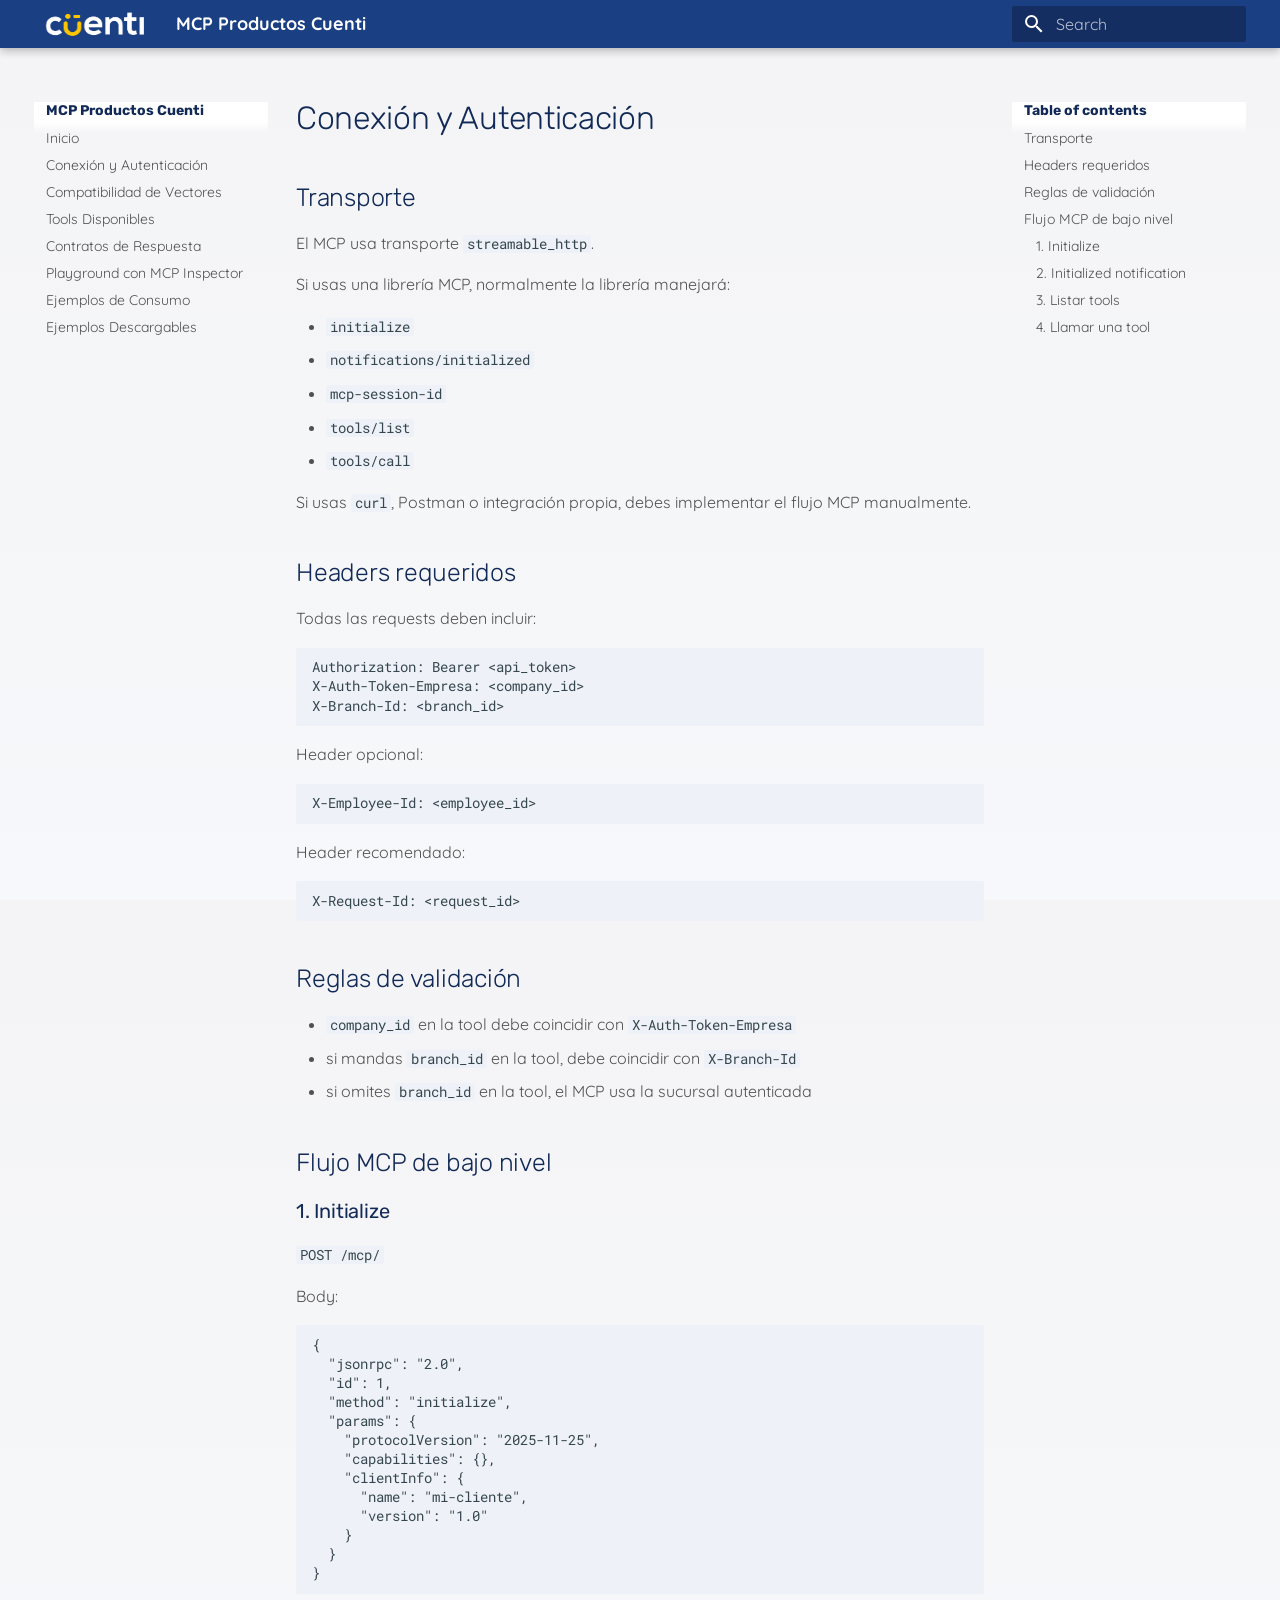
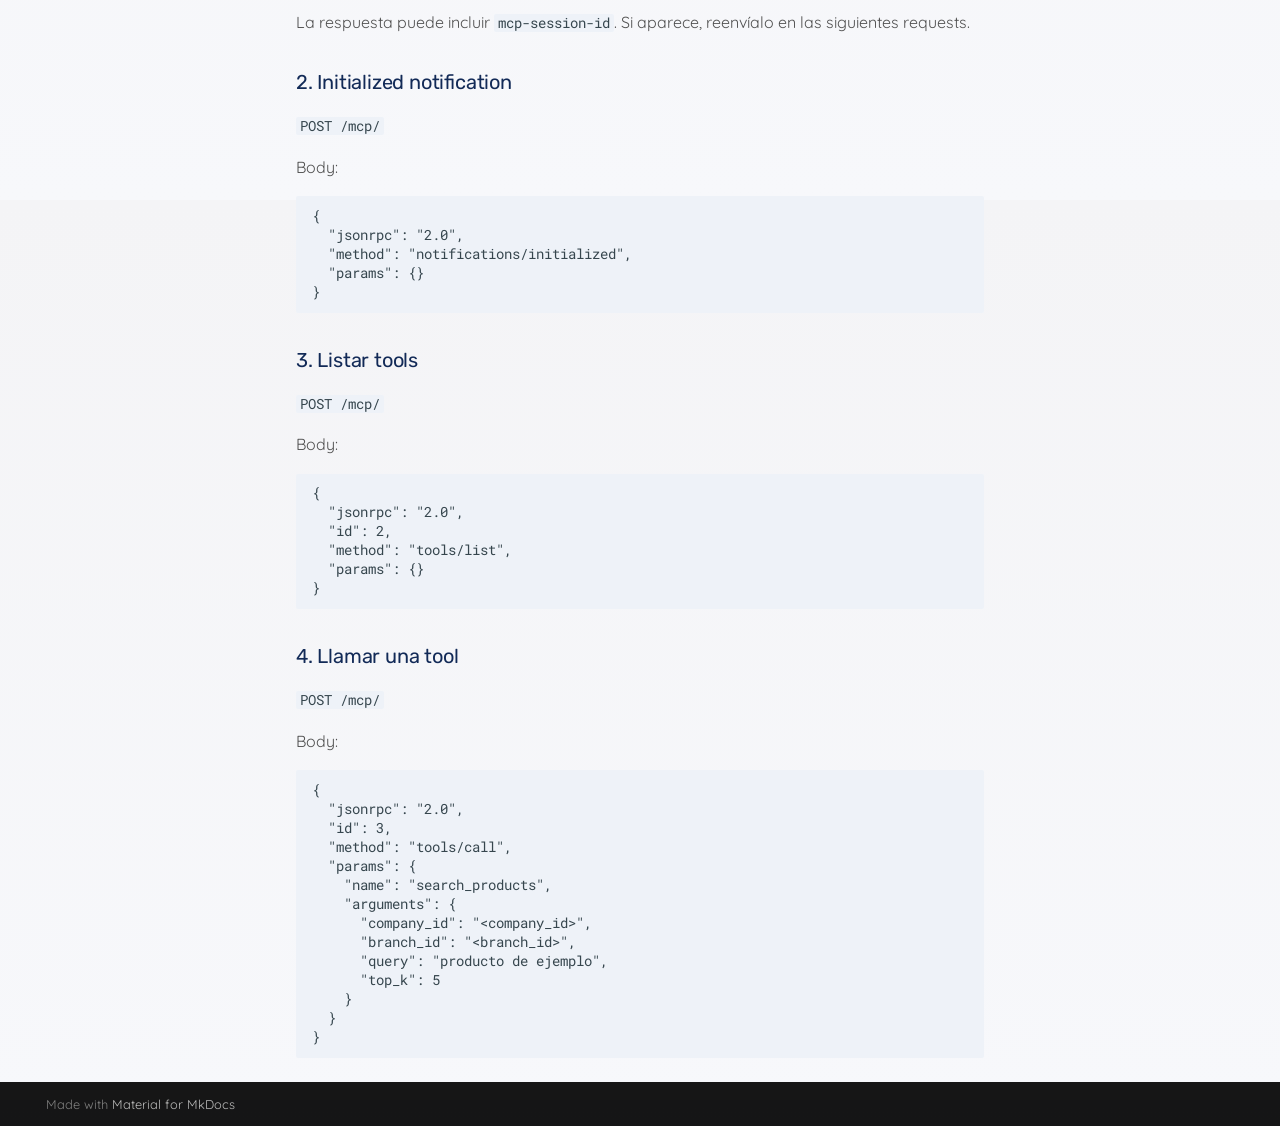
==== commit 0a54334f: "Deployed 4f127ce with MkDocs version: 1.6.1" ====
--- a/conexion/index.html
+++ b/conexion/index.html
@@ -503,6 +503,33 @@
     
   
     Contratos de Respuesta
+  
+
+    
+  </span>
+  
+  
+
+      </a>
+    </li>
+  
+
+    
+      
+      
+  
+  
+  
+  
+    <li class="md-nav__item">
+      <a href="../playground-inspector/" class="md-nav__link">
+        
+  
+  
+  <span class="md-ellipsis">
+    
+  
+    Playground con MCP Inspector
   
 
     
--- a/styles/extra.css
+++ b/styles/extra.css
@@ -85,7 +85,18 @@
   background-color: #eef2f8;
 }
 
+/* Oculta el bloque de repo ("owner/repo") del header */
+.md-source__repository {
+  display: none !important;
+}
+
+.md-header__source,
+.md-source {
+  display: none !important;
+}
+
 .md-typeset .admonition,
-.md-typeset details,
-
-
+.md-typeset details {
+  border-color: var(--cuenti-border);
+  background-color: var(--cuenti-surface);
+}
